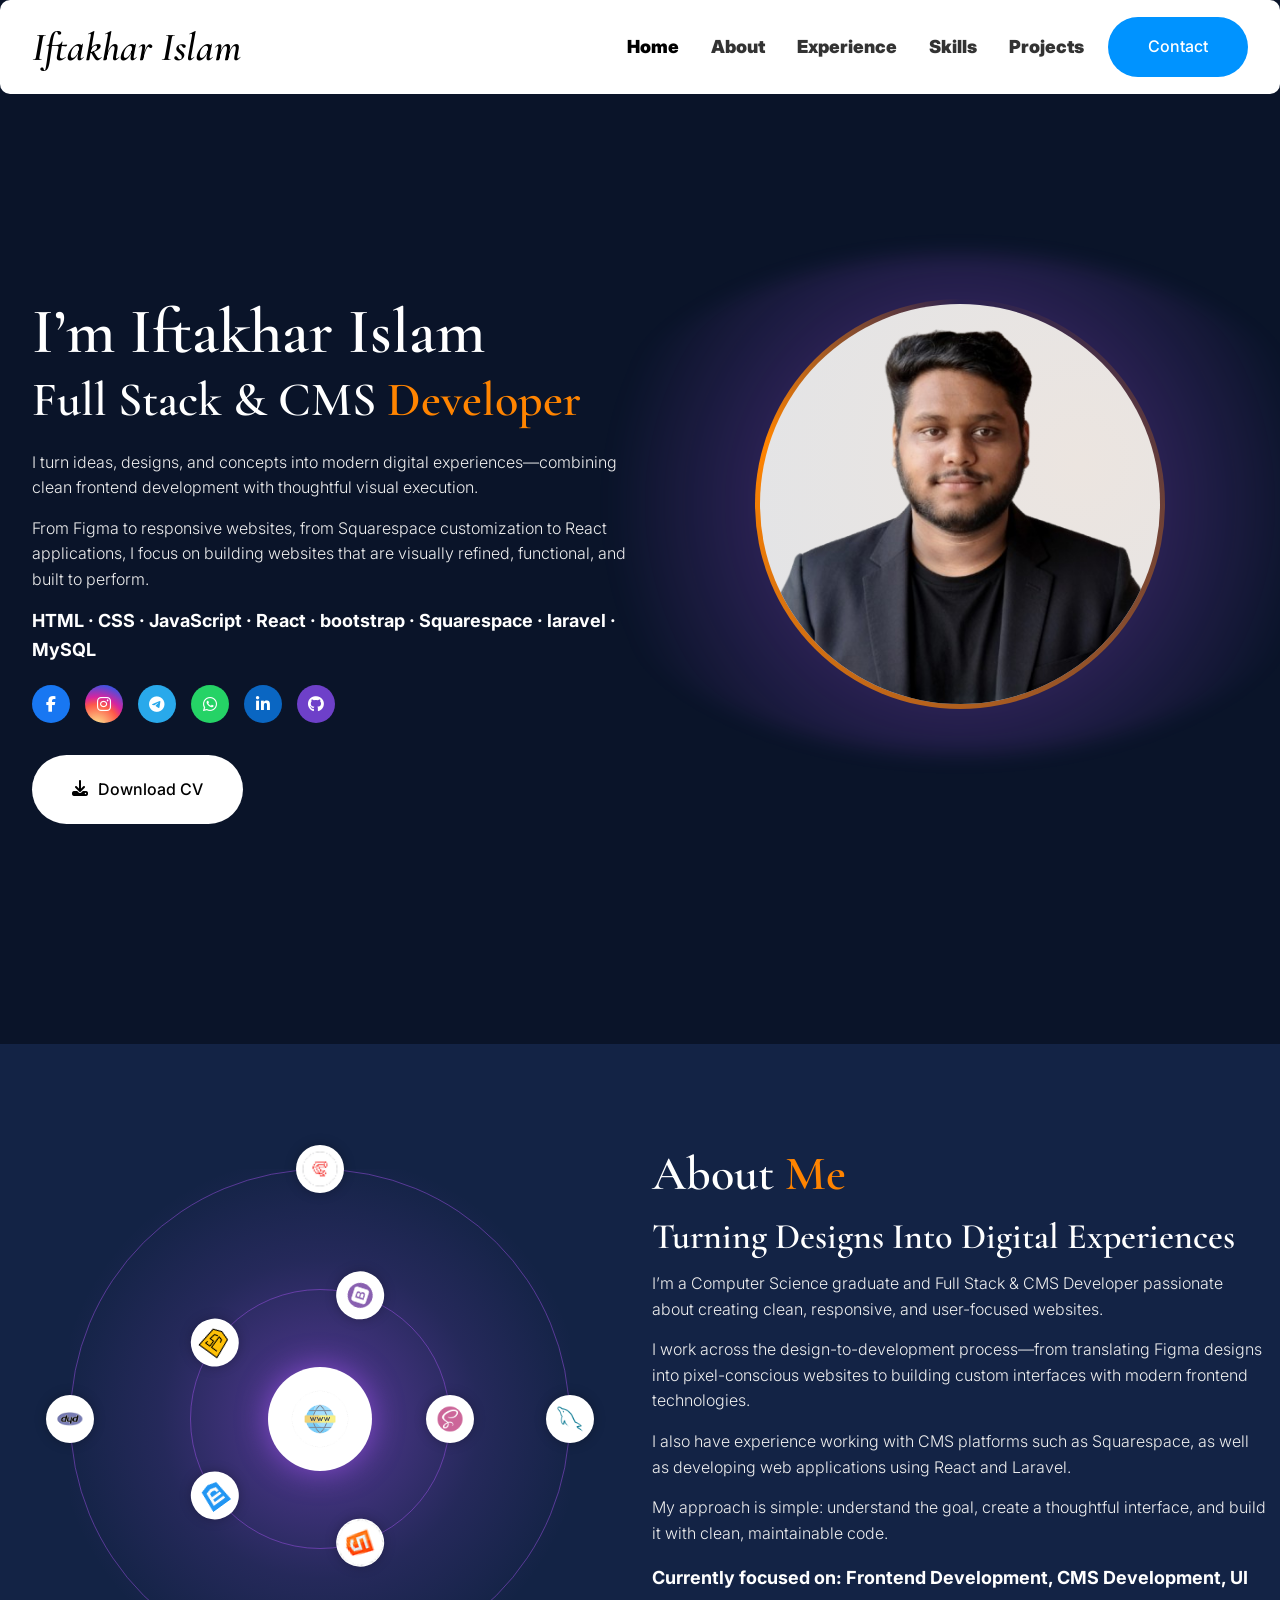
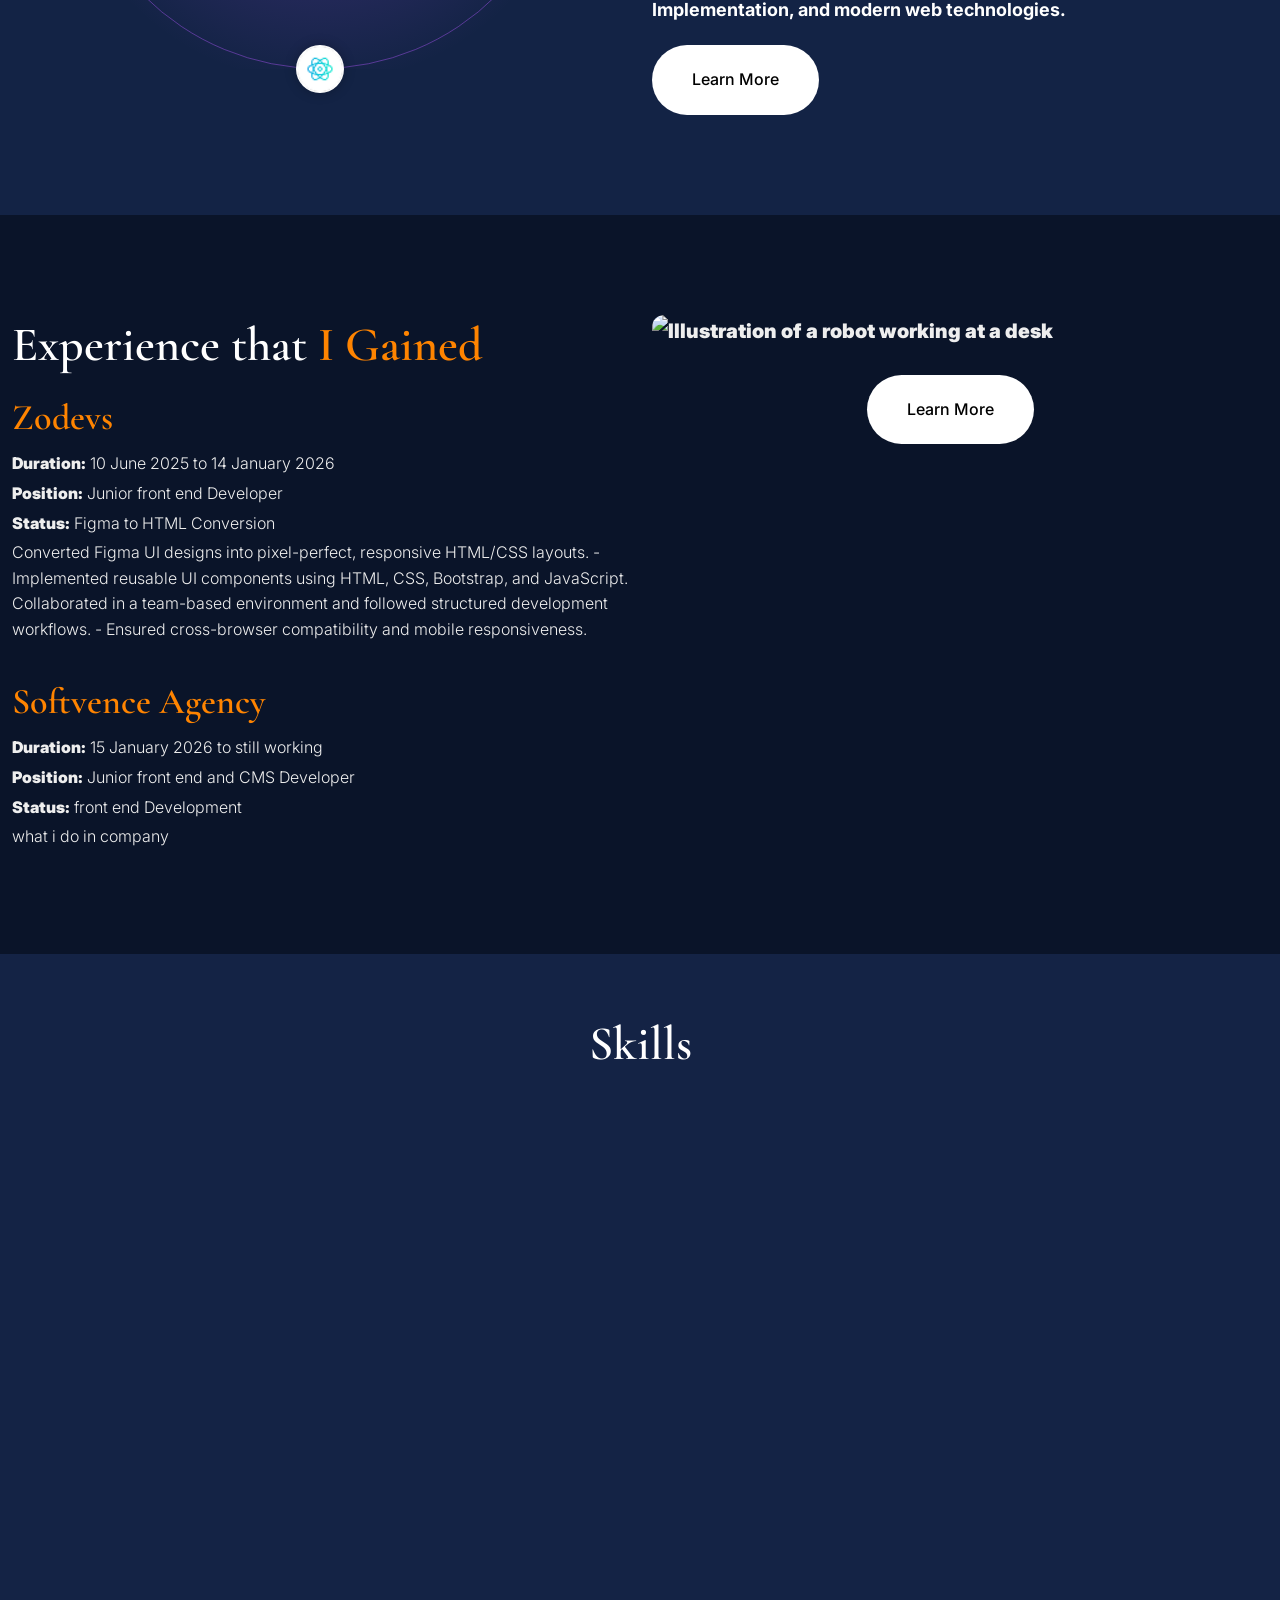
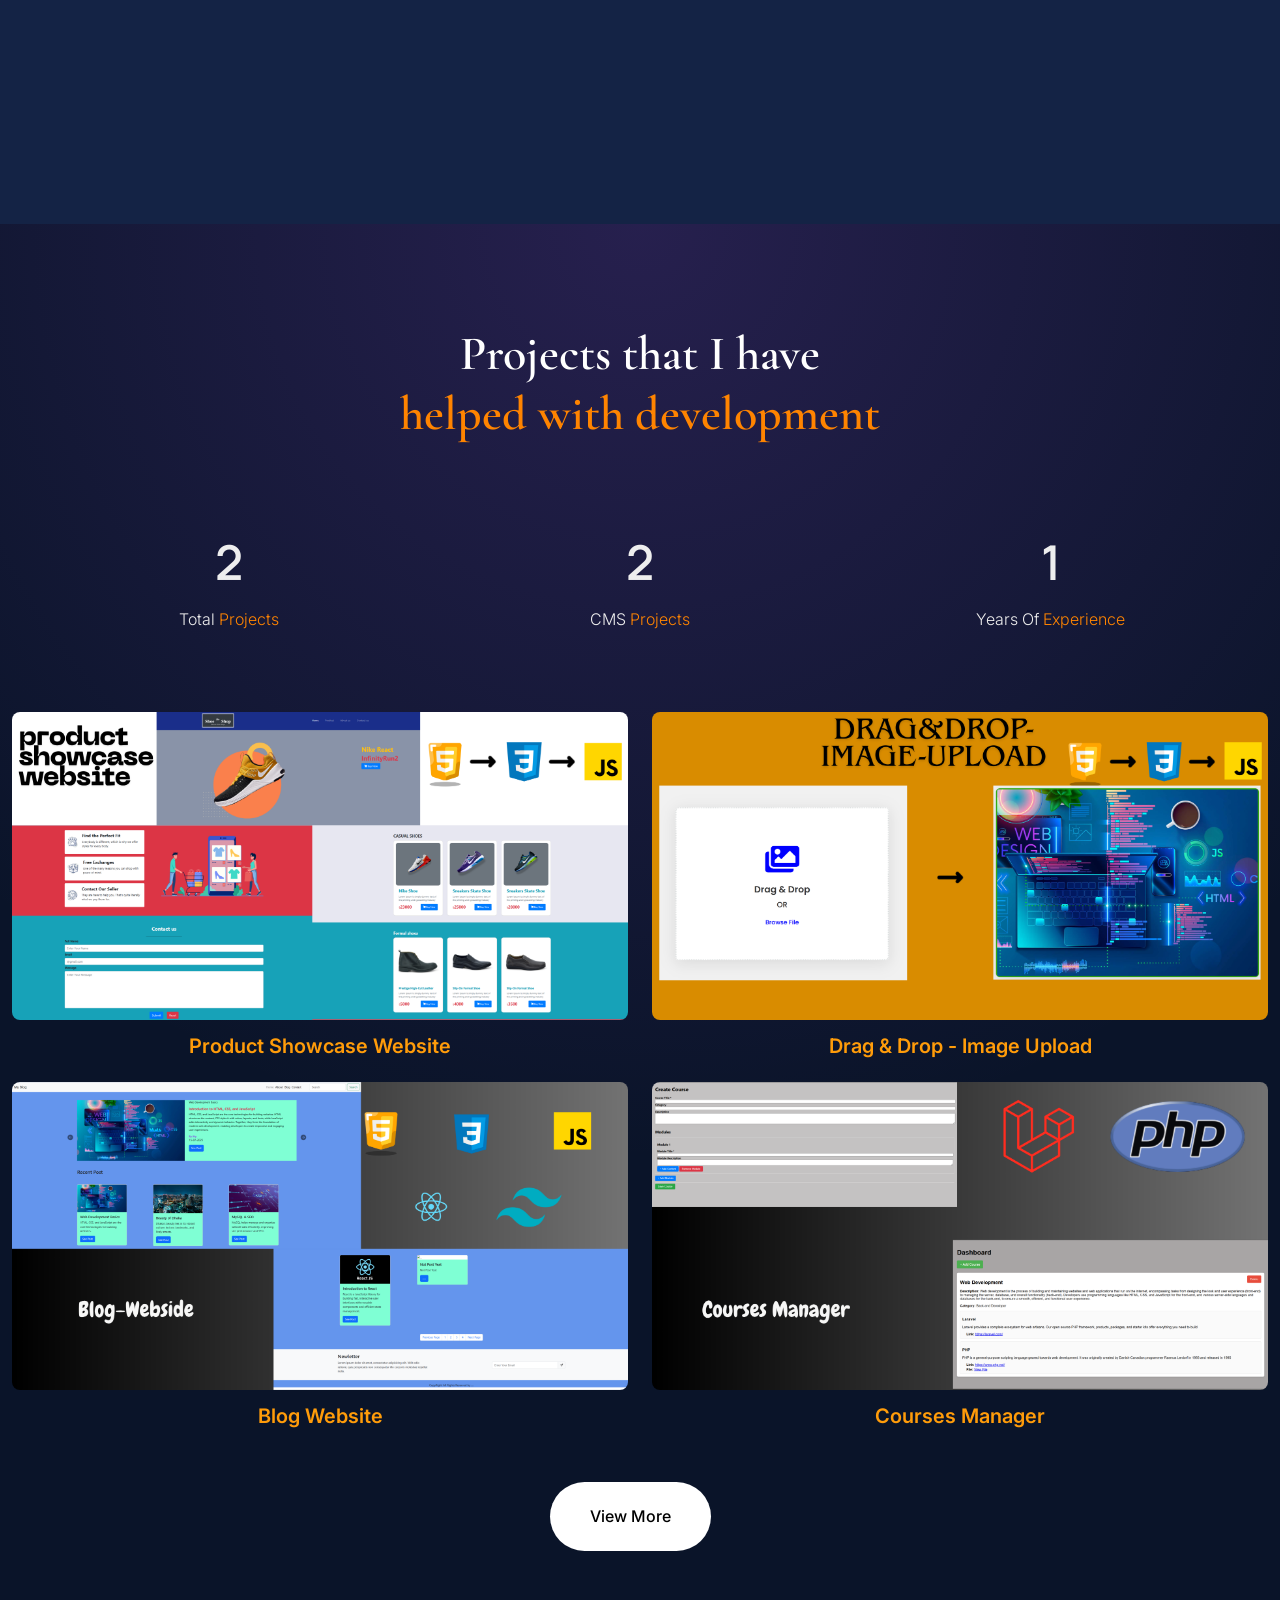
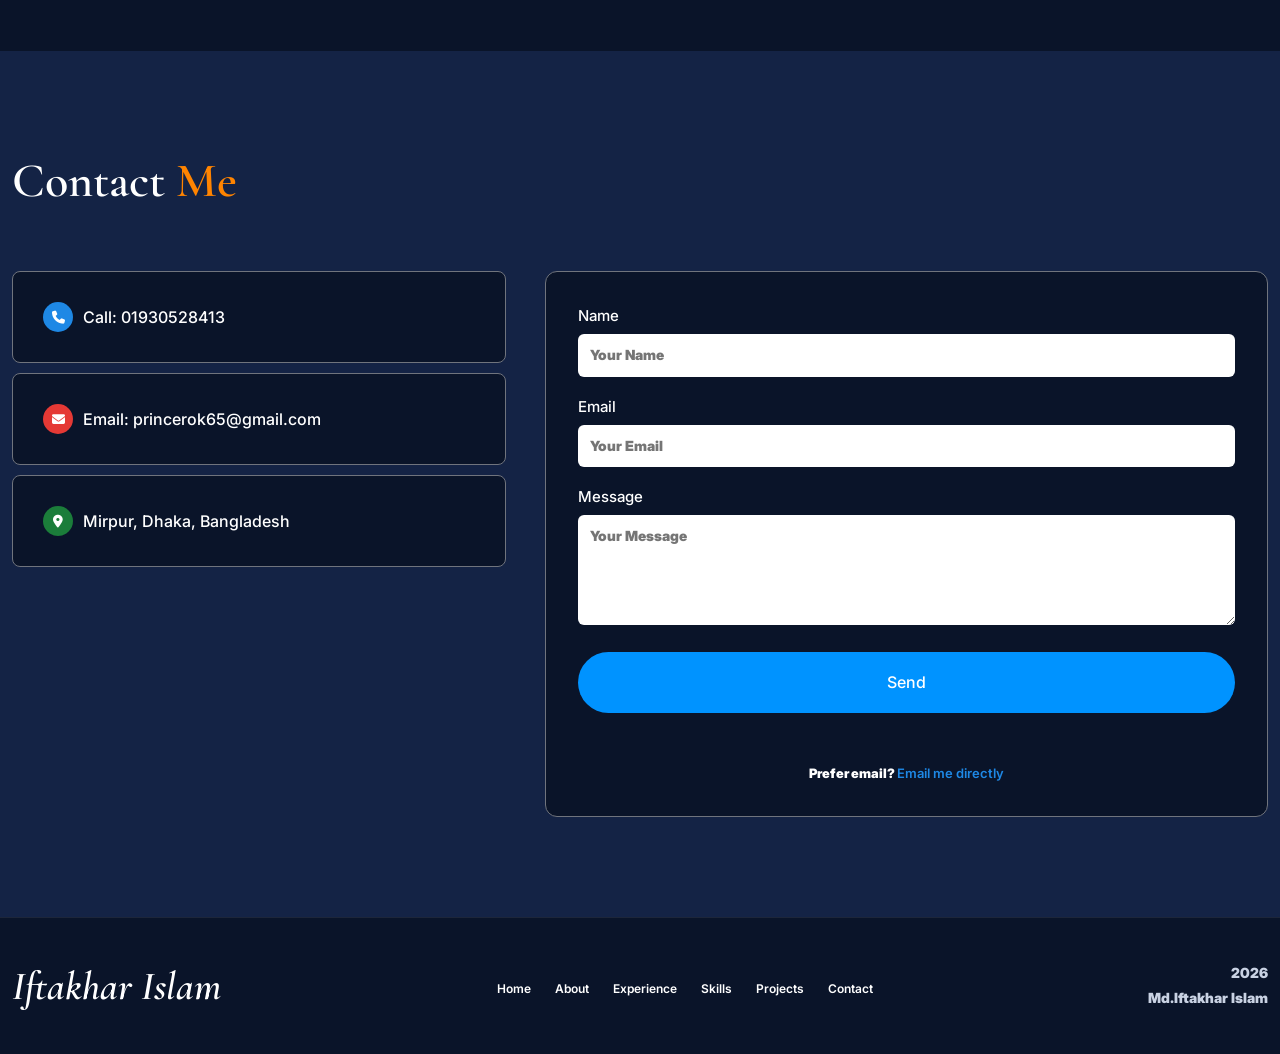
==== index.html @ ff31c4aa "about page and experience is done" ====
<!doctype html>
<html lang="en">

<head>
  <meta charset="UTF-8" />
  <meta name="viewport" content="width=device-width, initial-scale=1.0" />
  <meta name="description"
    content="Talwah is a professional HTML template for madrasa-cadet institutions offering Islamic and modern education under one system." />
  <title>Iftakhar Islam | Developer</title>

  <!-- Bootstrap CSS -->
  <link href="https://cdn.jsdelivr.net/npm/bootstrap@5.3.3/dist/css/bootstrap.min.css" rel="stylesheet" />

  <!-- Icons -->
  <link rel="stylesheet" href="https://cdnjs.cloudflare.com/ajax/libs/font-awesome/6.5.2/css/all.min.css" />
  <link rel="icon" type="image/png" href="assets/img/icons/ChatGPT_Image.png" />
  <link rel="stylesheet" href="assets/css/style.css" />
  <link rel="stylesheet" href="assets/css/swiper.min.css" />
  <link rel="stylesheet" href="assets/css/bootstrap.min.css" />
  <link rel="stylesheet" href="assets/css/remixicon.css" />
  <link rel="stylesheet" href="assets/scss/main.css" />
  <link rel="stylesheet" href="assets/css/simple-lightbox.min.css" />
</head>

<body>
  <!-- Navbar Start Here -->
  <nav class="navbar navbar-expand-md custom-navbar sticky-top">
    <div class="container full-container">
      <!-- Logo -->
      <a class="navbar-brand logo" href="#">
        <p class="logo">Iftakhar Islam</p>
      </a>

      <!-- Toggle Button (Mobile) -->
      <button class="navbar-toggler" type="button" data-bs-toggle="collapse" data-bs-target="#navMenu"
        aria-controls="navMenu" aria-expanded="false" aria-label="Toggle navigation">
        <span class="navbar-toggler-icon"></span>
      </button>

      <!-- Menu -->
      <div class="collapse navbar-collapse justify-content-end" id="navMenu">
        <ul class="navbar-nav align-items-center gap-3">
          <li class="nav-item">
            <a class="nav-link active" href="#">Home</a>
          </li>
          <li class="nav-item">
            <a class="nav-link" href="about.html">About</a>
          </li>
          <li class="nav-item">
            <a class="nav-link" href="experience.html">Experience</a>
          </li>
          <li class="nav-item">
            <a class="nav-link" href="#skills">Skills</a>
          </li>
          <li class="nav-item">
            <a class="nav-link" href="#projects">Projects</a>
          </li>

          <!-- Contact Button -->
          <li class="nav-item">
            <a class="primary-btn" href="#contact">Contact</a>
          </li>
        </ul>
      </div>
    </div>
  </nav>
  <!-- Navbar End Here -->

  <!-- Home-hero Start Here -->
  <section class="hero ptb-200" id="home">
    <div class="container full-container">
      <div class="hero-wrapper align-items-center">
        <div class="row justify-content-center">
          <!-- Text column -->
          <div class="col-xl-6 col-lg-6 col-md-6 col-sm-12">
            <div class="hero-text">
              <h1 class="hero-greeting">I’m Iftakhar Islam</h1>
              <h2>Full Stack & CMS <span>Developer</span></h2>
              <div class="hero-desc">
                <p>
                  I turn ideas, designs, and concepts into modern digital
                  experiences—combining clean frontend development with
                  thoughtful visual execution.
                </p>
                <p>
                  From Figma to responsive websites, from Squarespace
                  customization to React applications, I focus on building
                  websites that are visually refined, functional, and built to
                  perform.
                </p>
                <p>
                  <span>HTML · CSS · JavaScript · React · bootstrap · Squarespace
                    · laravel · MySQL</span>
                </p>
              </div>
              <!-- Social icons -->
              <ul class="social-icons">
                <li>
                  <a href="https://www.facebook.com/share/1AmaYzUc91/" aria-label="Facebook" class="social-fb"
                    target="_blank" rel="noopener"><i class="fa-brands fa-facebook-f"></i></a>
                </li>
                <li>
                  <a href="https://www.instagram.com/ifthakhar_islam?igsh=MWFnd3p4amc1b2N2dA==" aria-label="Instagram"
                    class="social-ig" target="_blank" rel="noopener"><i class="fa-brands fa-instagram"></i></a>
                </li>
                <li>
                  <a href="https://t.me/Iftakhar_Islam" aria-label="Telegram" class="social-tg" target="_blank"
                    rel="noopener"><i class="fa-brands fa-telegram"></i></a>
                </li>
                <li>
                  <a href="https://wa.me/qr/T7R4IDDQA5SNK1" aria-label="WhatsApp" class="social-wa" target="_blank"
                    rel="noopener"><i class="fa-brands fa-whatsapp"></i></a>
                </li>
                <li>
                  <a href="https://www.linkedin.com/in/ifthakhar-islam-a30755213?utm_source=share&utm_campaign=share_via&utm_content=profile&utm_medium=android_app"
                    aria-label="LinkedIn" class="social-li" target="_blank" rel="noopener"><i
                      class="fa-brands fa-linkedin-in"></i></a>
                </li>
                <li>
                  <a href="https://github.com/MrIftakhar" aria-label="GitHub" class="social-gh" target="_blank"
                    rel="noopener"><i class="fa-brands fa-github"></i></a>
                </li>
              </ul>

              <a href="https://drive.google.com/uc?export=download&id=1CptFY_hqhjjaWMTvJQwBOxTksTvJQOSW"
                class="white-btn" id="downloadCv" target="_blank"
                rel="noopener"><!-- just past the link of your drive here in side href-->
                <i class="fa-solid fa-download"></i> Download CV
              </a>
            </div>
          </div>
          <!-- Image column -->
          <div class="col-xl-6 col-lg-6 col-md-6 col-sm-12">
            <div class="hero-image-col">
              <div class="hero-glow"></div>
              <div class="hero-photo-wrapper">
                <img src="assets/img/image-me/aiease_1782556058777-removebg-preview.png" class="hero-photo"
                  alt="Hero Portrait" />
              </div>
            </div>
          </div>
        </div>
      </div>
    </div>
  </section>
  <!-- Home-hero End Here -->

  <!-- About Start Here -->
  <section class="about ptb-100" id="about">
    <div class="container full-container">
      <div class="about-wrapper">
        <div class="row">
          <div class="col-xl-6 col-lg-6 col-md-6 col-sm-12">
            <div class="about-orbit-col">
              <div class="orbit-wrap">
                <div class="orbit-center">
                  <img src="assets/img/icons/world-wide-web.png" alt="Web development" />
                </div>

                <div class="orbit-ring orbit-ring-inner">
                  <div class="orbit-icon" style="--angle: 72deg">
                    <a href="#" target="_blank" rel="noopener">
                      <img src="assets/img/icons/html.png" alt="HTML5" />
                    </a>
                  </div>
                  <div class="orbit-icon" style="--angle: 144deg">
                    <a href="#" target="_blank" rel="noopener">
                      <img src="assets/img/icons/css.png" alt="CSS3" />
                    </a>
                  </div>
                  <div class="orbit-icon" style="--angle: 216deg">
                    <a href="#" target="_blank" rel="noopener">
                      <img src="assets/img/icons/javascript.png" alt="javascript" />
                    </a>
                  </div>
                  <div class="orbit-icon" style="--angle: 288deg">
                    <a href="#" target="_blank" rel="noopener">
                      <img src="assets/img/icons/bootstrap.png" alt="Bootstrap" />
                    </a>
                  </div>
                  <div class="orbit-icon" style="--angle: 360deg">
                    <a href="#" target="_blank" rel="noopener">
                      <img src="assets/img/icons/sass.png" alt="Sass" />
                    </a>
                  </div>
                </div>

                <div class="orbit-ring orbit-ring-outer">
                  <div class="orbit-icon" style="--angle: 90deg">
                    <a href="#" target="_blank" rel="noopener">
                      <img src="assets/img/icons/react.png" alt="React" />
                    </a>
                  </div>
                  <div class="orbit-icon" style="--angle: 180deg">
                    <a href="#" target="_blank" rel="noopener">
                      <img src="assets/img/icons/php.png" alt="PHP" />
                    </a>
                  </div>
                  <div class="orbit-icon" style="--angle: 270deg">
                    <a href="#" target="_blank" rel="noopener">
                      <img src="assets/img/icons/laravel.png" alt="Laravel" />
                    </a>
                  </div>
                  <div class="orbit-icon" style="--angle: 360deg">
                    <a href="#" target="_blank" rel="noopener">
                      <img src="assets/img/icons/mysql.png" alt="mysql" />
                    </a>
                  </div>
                </div>
              </div>
            </div>
          </div>

          <div class="col-xl-6 col-lg-6 col-md-6 col-sm-12">
            <div class="about-text-col">
              <div class="about-description">
                <h2>About <span>Me</span></h2>
                <h3>Turning Designs Into Digital Experiences</h3>
                <div class="about-desc">
                  <p>
                    I’m a Computer Science graduate and Full Stack & CMS
                    Developer passionate about creating clean, responsive, and
                    user-focused websites.
                  </p>
                  <p>
                    I work across the design-to-development process—from
                    translating Figma designs into pixel-conscious websites to
                    building custom interfaces with modern frontend
                    technologies.
                  </p>
                  <p>
                    I also have experience working with CMS platforms such as
                    Squarespace, as well as developing web applications using
                    React and Laravel.
                  </p>
                  <p>
                    My approach is simple: understand the goal, create a
                    thoughtful interface, and build it with clean,
                    maintainable code.
                  </p>
                  <span>Currently focused on: Frontend Development, CMS
                    Development, UI Implementation, and modern web
                    technologies.</span>
                </div>
                <a href="about.html" class="white-btn">Learn More</a>
              </div>
            </div>
          </div>
        </div>
      </div>
    </div>
  </section>
  <!-- About End Here -->

  <!-- experience Start Here -->
  <section class="experience ptb-100" id="experience">
    <div class="container full-container">
      <div class="experience-wrapper">
        <div class="row">
          <!-- Text column -->
          <div class="col-xl-6 col-lg-6 col-md-6 col-sm-12">
            <div class="experience-text">
              <h2>Experience that <span>I Gained</span></h2>

              <div class="experience-entry">
                <h3>Zodevs</h3>
                <p><span>Duration:</span> 10 June 2025 to 14 January 2026</p>
                <p><span>Position:</span> Junior front end Developer</p>
                <p><span>Status:</span> Figma to HTML Conversion</p>
                <p>
                  Converted Figma UI designs into pixel-perfect, responsive
                  HTML/CSS layouts. - Implemented reusable UI components using
                  HTML, CSS, Bootstrap, and JavaScript. Collaborated in a
                  team-based environment and followed structured development
                  workflows. - Ensured cross-browser compatibility and mobile
                  responsiveness.
                </p>
              </div>
              <div class="experience-entry">
                <h3>Softvence Agency</h3>
                <p><span>Duration:</span> 15 January 2026 to still working</p>
                <p><span>Position:</span> Junior front end and CMS Developer</p>
                <p><span>Status:</span> front end Development</p>
                <p>what i do in company</p>
              </div>
            </div>
          </div>
          <!-- Image column -->
          <div class="col-xl-6 col-lg-6 col-md-6 col-sm-12">
            <div class="experience-image">
              <img src="assets/img/home-1/office.jpg" alt="Illustration of a robot working at a desk"
                class="experience-photo" />
              <a href="#" class="white-btn">Learn More</a>
            </div>
          </div>
        </div>
      </div>
    </div>
  </section>
  <!-- experience End Here -->

  <!-- skills Start Here -->
  <section class="skills ptb-100" id="skills">
    <div class="container full-container">
      <div class="skills-wrapper">
        <div class="head">
          <h2>Skills</h2>
        </div>
        <div class="banner">
          <div class="slider" style="--quantity: 10">
            <div class="item" style="--position: 1">
              <img src="assets/img/skills/html-img.png" alt="HTML" />
            </div>
            <div class="item" style="--position: 2">
              <img src="assets/img/skills/css.png" alt="CSS" />
            </div>
            <div class="item" style="--position: 3">
              <img src="assets/img/skills/javascript.png" alt="JavaScript" />
            </div>
            <div class="item" style="--position: 4">
              <img src="assets/img/skills/bootstrap.png" alt="Bootstrap" />
            </div>
            <div class="item" style="--position: 5">
              <img src="assets/img/skills/sass.png" alt="Sass" />
            </div>
            <div class="item" style="--position: 6">
              <img src="assets/img/skills/react.png" alt="React" />
            </div>
            <div class="item" style="--position: 7">
              <img src="assets/img/skills/mysql.png" alt="MySQL" />
            </div>
            <div class="item" style="--position: 8">
              <img src="assets/img/skills/php.png" alt="PHP" />
            </div>
            <div class="item" style="--position: 9">
              <img src="assets/img/skills/Laravel.png" alt="Laravel" />
            </div>
            <div class="item" style="--position: 10">
              <img src="assets/img/skills/squarespace.png" alt="squarespace" />
            </div>
          </div>
        </div>
      </div>
    </div>
  </section>
  <!-- skills End Here -->

  <!-- projects Start Here -->
  <section class="projects ptb-100" id="projects">
    <div class="container full-container">
      <div class="project-wrapper">
        <h2>Projects that I have <span>helped with development</span></h2>
        <!-- Counter row (as provided) -->
        <div class="counter-wrapper">
          <div class="counter-box">
            <div class="count-num" data-target="20">0</div>
            <div class="count-text">
              <p>Total <span>Projects</span></p>
            </div>
          </div>
          <div class="counter-box">
            <div class="count-num" data-target="15">0</div>
            <div class="count-text">
              <p>CMS <span>Projects</span></p>
            </div>
          </div>
          <div class="counter-box">
            <div class="count-num" data-target="2">0</div>
            <div class="count-text">
              <p>Years Of <span>Experience</span></p>
            </div>
          </div>
        </div>
        <div class="project-images">
          <div class="row">
            <div class="col-xl-6 col-lg-6 col-md-6 col-sm-12">
              <div class="project-card-wapper">
                <div class="project-card">
                  <img src="assets/img/home-1/projects/project1.png" alt="Project 1 screenshot" />
                  <div class="project-overlay">
                    <a href="#" class="learn-more-btn" target="_blank" rel="noopener">Live Preview</a>
                  </div>
                </div>
              </div>
              <p class="project-caption">Product Showcase Website</p>
            </div>

            <div class="col-xl-6 col-lg-6 col-md-6 col-sm-12">
              <div class="project-card-wapper">
                <div class="project-card">
                  <img src="assets/img/home-1/projects/project2.png" alt="Project 2 screenshot" />
                  <div class="project-overlay">
                    <a href="#" class="learn-more-btn" target="_blank" rel="noopener">Live Preview</a>
                  </div>
                </div>
              </div>
              <p class="project-caption">Drag & Drop - Image Upload</p>
            </div>

            <div class="col-xl-6 col-lg-6 col-md-6 col-sm-12">
              <div class="project-card-wapper">
                <div class="project-card">
                  <img src="assets/img/home-1/projects/project4.png" alt="Project 3 screenshot" />
                  <div class="project-overlay">
                    <a href="#" class="learn-more-btn" target="_blank" rel="noopener">Live Preview</a>
                  </div>
                </div>
              </div>
              <p class="project-caption">Blog Website</p>
            </div>

            <div class="col-xl-6 col-lg-6 col-md-6 col-sm-12">
              <div class="project-card-wapper">
                <div class="project-card">
                  <img src="assets/img/home-1/projects/project5.png" alt="Project 4 screenshot" />
                  <div class="project-overlay">
                    <a href="#" class="learn-more-btn" target="_blank" rel="noopener">Know More</a>
                  </div>
                </div>
              </div>
              <p class="project-caption">Courses Manager</p>
            </div>
          </div>
        </div>
        <div class="text-center projects-learn-more">
          <a href="#" class="white-btn">View More</a>
        </div>
      </div>
    </div>
  </section>
  <!-- projects End Here -->

  <!-- contact Start Here -->
  <section class="contact ptb-100" id="contact">
    <div class="container full-container">
      <div class="contact-wrapper">
        <h2>Contact <span>Me</span></h2>
        <div class="row">
          <div class="col-xl-5 col-lg-5 col-md-5 col-sm-12">
            <div class="contact-info">
              <ul class="footer-contact-list">
                <li>
                  <span class="footer-icon footer-icon-call"><i class="fa-solid fa-phone"></i></span>
                  <a href="tel:+8801930528413">Call: 01930528413</a>
                </li>
                <li>
                  <span class="footer-icon footer-icon-mail"><i class="fa-solid fa-envelope"></i></span>
                  <a href="mailto:princerok65@gmail.com">Email: princerok65@gmail.com</a>
                </li>
                <li>
                  <span class="footer-icon footer-icon-location">
                    <i class="fa-solid fa-location-dot"></i>
                  </span>
                  <a href="#">Mirpur, Dhaka, Bangladesh</a>
                </li>
              </ul>
            </div>
          </div>

          <div class="col-xl-7 col-lg-7 col-md-7 col-sm-12">
            <div class="contact-form-col">
              <div class="contact-card">
                <form id="contactForm" action="https://formspree.io/f/your-form-id" method="POST" novalidate>
                  <label for="contactName">Name</label>
                  <input type="text" id="contactName" name="name" placeholder="Your Name" required />

                  <label for="contactEmail">Email</label>
                  <input type="email" id="contactEmail" name="email" placeholder="Your Email" required />

                  <label for="contactMessage">Message</label>
                  <textarea id="contactMessage" name="message" rows="4" placeholder="Your Message" required></textarea>

                  <input type="text" name="_gotcha" style="display: none" tabindex="-1" autocomplete="off" />

                  <button type="submit" class="btn contact-submit-btn">
                    <span class="btn-label">Send</span>
                    <span class="btn-spinner" aria-hidden="true"></span>
                  </button>

                  <p class="contact-form-status" id="contactFormStatus" role="status" aria-live="polite"></p>

                  <p class="contact-alt-text">
                    Prefer email?
                    <a href="mailto:your@email.com?subject=Portfolio%20Contact">
                      Email me directly</a>
                  </p>
                </form>
              </div>
            </div>
          </div>
        </div>
      </div>
    </div>
  </section>
  <!-- contact End Here -->

  <!-- FOOTER START here -->
  <footer class="site-footer ptb-100">
    <div class="container full-container">
      <div class="footer-wrapper">
        <!-- Logo + contact -->
        <div class="footer-brand-col">
          <a class="navbar-brand logo" href="#">
            <p class="logo">Iftakhar Islam</p>
          </a>
        </div>

        <!-- Nav links -->
        <nav class="footer-nav-col" aria-label="Footer navigation">
          <ul class="footer-nav-list">
            <li><a href="#">Home</a></li>
            <li><a href="about.html">About</a></li>
            <li><a href="experience.html">Experience</a></li>
            <li><a href="#skills">Skills</a></li>
            <li><a href="#projects">Projects</a></li>
            <li><a href="#contact">Contact</a></li>
          </ul>
        </nav>
        <!-- Copyright -->
        <div class="footer-copyright-col">
          <p class="footer-year" id="footerYear">2026</p>
          <p class="footer-name">Md.Iftakhar Islam</p>
        </div>
      </div>
    </div>
  </footer>

  <!-- FOOTER END here -->
  <!-- Script link -->

  <!-- JS here -->
  <script src="assets/js/simple-lightbox.min.js"></script>
  <script src="assets/js/vendor/jquery3.7.1.js"></script>
  <script src="assets/js/bootstrap.min.js"></script>
  <script src="assets/js/swiper.min.js"></script>
  <script src="assets/js/main.js"></script>
  <script src="assets/js/script.js"></script>
</body>

</html>
---- assets/scss/main.css ----
@charset "UTF-8";
/*----------------------------------------*/
/*  01. THEME DEFAULT CSS START
/*----------------------------------------*/
@import url("https://fonts.googleapis.com/css2?family=Inter:ital,opsz,wght@0,14..32,100..900;1,14..32,100..900&display=swap");
@import url("https://fonts.googleapis.com/css2?family=Manrope:wght@200..800&display=swap");
@import url("https://fonts.googleapis.com/css2?family=Kaushan+Script&family=Story+Script&display=swap");
@import url("https://fonts.googleapis.com/css2?family=Cormorant+Garamond:ital,wght@0,300..700;1,300..700&display=swap");
:root {
  /**
  @font family declaration
  */
  --zo-ff-body: 'Manrope', sans-serif;
  --zo-ff-heading: 'Kaushan Script', cursive;
  --zo-ff-p: 'Inter', sans-serif;
  --zo-ff-heading-2: 'Figtree', sans-serif;
  --zo-ff-menu: 'Inter', sans-serif;
  --zo-ff-button: 'Inter', sans-serif;
  --zo-ff-logo: 'Cormorant Garamond', serif;
  /**
  @color declaration
  */
  --zo-common-white: #ffffff;
  --zo-common-black: #000000;
  --zo-common-light-white: #70747D;
  --zo-common-body: #6D6D6D;
  --zo-heading-primary: #0093FF;
  --zo-heading-secondary: #001A48;
  --zo-grey-1: #CFD1D4;
  --zo-grey-2: #70747D;
  --zo-text-body: #eeeeee;
  --zo-text-body2: #4F4F4F;
  --zo-body-text: #888888;
  --zo-body-text2: #3D3D3D;
  --zo-body-text3: #0093FF;
  --zo-theme-primary: #FF8400;
  --zo-button-primary: #FF9C0A;
  --zo-border-1: #D1D1D1;
  --zo-border-2: #A7E4FF;
  --zo-border-3: #6BD6FF;
  --zo-bg-1: #D1D1D1;
  --zo-bg-2: #E9F8FF;
  --zo-bg-3: #CEEEFF;
  --zo-bg-4: #E9F8FF;
  --zo-bg-5: #D9D9D9;
  --zo-subtitle-primary: #004EFF;
  /**
  @font weight declaration
  */
  --zo-fw-normal: normal;
  --zo-fw-regular: 400;
  --zo-fw-medium: 500;
  --zo-fw-sbold: 600;
  --zo-fw-bold: 700;
  --zo-fw-heading: 600;
  --zo-fw-ebold: 800;
  --zo-fw-black: 900;
  /**
  @font size declaration
  */
  --zo-fz-body: 20px;
  --zo-fz-p: 24px;
  --zo-fz-p2: 20px;
  --zo-fz-p3: 20px;
  --zo-fz-p4: 16px;
  --zo-fz-p5: 18px;
  --zo-fz-p6: 12px;
  --zo-fz-p7: 8px;
  --zo-fz-h1: 64px;
  --zo-fz-h2: 48px;
  --zo-fz-h3: 36px;
  --zo-fz-h4: 32px;
  --zo-fz-button: 16px;
  --zo-fz-mob-body: 16px;
  --zo-fz-mob-h1: 36px;
  --zo-fz-mob-h2: 30px;
  --zo-fz-mob-h3: 26px;
  --zo-fz-mob-h4: 22px;
  --zo-fz-mob-p2: 16px;
  --zo-fz-mob-p4: 14px;
  --zo-fz-mob-button: 16px;
  --zo-fz-tab-body: 18px;
  --zo-fz-tab-h1: 48px;
  --zo-fz-tab-h2: 48px;
  --zo-fz-tab-h3: 32px;
  --zo-fz-tab-h4: 28px;
  --zo-fz-tab-button: 16px;
  /**
  @line height declaration
  */
  --zo-lh-body: 1.6;
  --zo-lh-p: 1.6;
  --zo-lh-p2: 1.6;
  --zo-lh-p3: 1.34;
  --zo-lh-p4: 1.5;
  --zo-lh-p5: 1.2;
  --zo-lh-p6: 1;
  --zo-lh-h1: 1.18;
  --zo-lh-h2: 1.25;
  --zo-lh-h3: 1.3;
  --zo-lh-h4: 1.2;
  --zo-lh-h1-tab: 1.18;
  --zo-lh-h2-tab: 1.25;
  --zo-lh-h3-tab: 1.3;
  --zo-lh-h4-tab: 1.2;
  --zo-lh-h1-mob: 1.18;
  --zo-lh-h2-mob: 1.25;
  --zo-lh-h3-mob: 1.3;
  --zo-lh-h4-mob: 1.2;
}

.pb-124 {
  padding-bottom: 124px;
}
@media only screen and (min-width: 768px) and (max-width: 991.98px), only screen and (min-width: 992px) and (max-width: 1199.98px) {
  .pb-124 {
    padding-bottom: 80px;
  }
}
@media (max-width: 575.98px), only screen and (min-width: 576px) and (max-width: 767.98px) {
  .pb-124 {
    padding-bottom: 50px;
  }
}

.pt-120 {
  padding-top: 120px;
}
@media only screen and (min-width: 768px) and (max-width: 991.98px), only screen and (min-width: 992px) and (max-width: 1199.98px) {
  .pt-120 {
    padding-top: 80px;
  }
}
@media (max-width: 575.98px), only screen and (min-width: 576px) and (max-width: 767.98px) {
  .pt-120 {
    padding-top: 50px;
  }
}

.pb-120 {
  padding-bottom: 120px;
}
@media only screen and (min-width: 768px) and (max-width: 991.98px), only screen and (min-width: 992px) and (max-width: 1199.98px) {
  .pb-120 {
    padding-bottom: 80px;
  }
}
@media (max-width: 575.98px), only screen and (min-width: 576px) and (max-width: 767.98px) {
  .pb-120 {
    padding-bottom: 50px;
  }
}

.pt-100 {
  padding-top: 100px;
}
@media only screen and (min-width: 768px) and (max-width: 991.98px), only screen and (min-width: 992px) and (max-width: 1199.98px) {
  .pt-100 {
    padding-top: 80px;
  }
}
@media (max-width: 575.98px), only screen and (min-width: 576px) and (max-width: 767.98px) {
  .pt-100 {
    padding-top: 50px;
  }
}

.pb-100 {
  padding-bottom: 100px;
}
@media only screen and (min-width: 768px) and (max-width: 991.98px), only screen and (min-width: 992px) and (max-width: 1199.98px) {
  .pb-100 {
    padding-bottom: 80px;
  }
}
@media (max-width: 575.98px), only screen and (min-width: 576px) and (max-width: 767.98px) {
  .pb-100 {
    padding-bottom: 50px;
  }
}

.ptb-100 {
  padding-top: 100px;
  padding-bottom: 100px;
}
@media only screen and (min-width: 768px) and (max-width: 991.98px), only screen and (min-width: 992px) and (max-width: 1199.98px) {
  .ptb-100 {
    padding-top: 80px;
    padding-bottom: 80px;
  }
}
@media (max-width: 575.98px), only screen and (min-width: 576px) and (max-width: 767.98px) {
  .ptb-100 {
    padding-top: 50px;
    padding-bottom: 50px;
  }
}

.ptb-200 {
  padding-top: 200px;
  padding-bottom: 200px;
}
@media only screen and (min-width: 768px) and (max-width: 991.98px), only screen and (min-width: 992px) and (max-width: 1199.98px) {
  .ptb-200 {
    padding-top: 80px;
    padding-bottom: 80px;
  }
}
@media (max-width: 575.98px), only screen and (min-width: 576px) and (max-width: 767.98px) {
  .ptb-200 {
    padding-top: 50px;
    padding-bottom: 50px;
  }
}

.ptb-80 {
  padding-top: 80px;
  padding-bottom: 80px;
}
@media only screen and (min-width: 768px) and (max-width: 991.98px), only screen and (min-width: 992px) and (max-width: 1199.98px) {
  .ptb-80 {
    padding-top: 40px;
    padding-bottom: 40px;
  }
}
@media (max-width: 575.98px), only screen and (min-width: 576px) and (max-width: 767.98px) {
  .ptb-80 {
    padding-bottom: 20px;
  }
}

.pb-89 {
  padding-bottom: 89px;
}
@media only screen and (min-width: 768px) and (max-width: 991.98px), only screen and (min-width: 992px) and (max-width: 1199.98px) {
  .pb-89 {
    padding-bottom: 50px;
  }
}
@media (max-width: 575.98px), only screen and (min-width: 576px) and (max-width: 767.98px) {
  .pb-89 {
    padding-bottom: 30px;
  }
}

.pt-80 {
  padding-top: 80px;
}
@media only screen and (min-width: 768px) and (max-width: 991.98px), only screen and (min-width: 992px) and (max-width: 1199.98px) {
  .pt-80 {
    padding-top: 50px;
  }
}
@media (max-width: 575.98px), only screen and (min-width: 576px) and (max-width: 767.98px) {
  .pt-80 {
    padding-top: 30px;
  }
}

.pb-80 {
  padding-bottom: 80px;
}
@media only screen and (min-width: 768px) and (max-width: 991.98px), only screen and (min-width: 992px) and (max-width: 1199.98px) {
  .pb-80 {
    padding-bottom: 50px;
  }
}
@media (max-width: 575.98px), only screen and (min-width: 576px) and (max-width: 767.98px) {
  .pb-80 {
    padding-bottom: 30px;
  }
}

.pt-60 {
  padding-top: 60px;
}
@media only screen and (min-width: 576px) and (max-width: 767.98px), (max-width: 575.98px) {
  .pt-60 {
    padding-top: 30px;
  }
}

.pb-60 {
  padding-bottom: 60px;
}
@media only screen and (min-width: 576px) and (max-width: 767.98px), (max-width: 575.98px) {
  .pb-60 {
    padding-bottom: 30px;
  }
}

.zo-pt-4 {
  padding-top: 4px;
}

.zo-pt-8 {
  padding-top: 8px;
}

.pt-12 {
  padding-top: 12px;
}

.pt-16 {
  padding-top: 16px;
}

.pt-24 {
  padding-top: 24px;
}
@media only screen and (min-width: 576px) and (max-width: 767.98px), (max-width: 575.98px) {
  .pt-24 {
    padding-top: 16px;
  }
}

.pt-32 {
  padding-top: 32px;
}
@media only screen and (min-width: 576px) and (max-width: 767.98px), (max-width: 575.98px) {
  .pt-32 {
    padding-top: 24px;
  }
}

.pt-48 {
  padding-top: 48px;
}
@media only screen and (min-width: 576px) and (max-width: 767.98px), (max-width: 575.98px) {
  .pt-48 {
    padding-top: 32px;
  }
}

.zo-pb-4 {
  padding-bottom: 4px;
}

.zo-pb-8 {
  padding-bottom: 8px;
}

.pb-12 {
  padding-bottom: 12px;
}

.pb-16 {
  padding-bottom: 16px;
}

.pb-24 {
  padding-bottom: 24px;
}
@media only screen and (min-width: 576px) and (max-width: 767.98px), (max-width: 575.98px) {
  .pb-24 {
    padding-bottom: 16px;
  }
}

.pb-32 {
  padding-bottom: 32px;
}
@media only screen and (min-width: 576px) and (max-width: 767.98px), (max-width: 575.98px) {
  .pb-32 {
    padding-bottom: 24px;
  }
}

.pb-48 {
  padding-bottom: 48px;
}
@media only screen and (min-width: 576px) and (max-width: 767.98px), (max-width: 575.98px) {
  .pb-48 {
    padding-bottom: 32px;
  }
}

.zo-py-4 {
  padding-top: 4px;
  padding-bottom: 4px;
}

.zo-py-8 {
  padding-top: 8px;
  padding-bottom: 8px;
}

.py-12 {
  padding-top: 12px;
  padding-bottom: 12px;
}

.py-16 {
  padding-top: 16px;
  padding-bottom: 16px;
}

.py-24 {
  padding-top: 24px;
  padding-bottom: 24px;
}
@media only screen and (min-width: 576px) and (max-width: 767.98px), (max-width: 575.98px) {
  .py-24 {
    padding-top: 16px;
    padding-bottom: 16px;
  }
}

.py-32 {
  padding-top: 32px;
  padding-bottom: 32px;
}
@media only screen and (min-width: 576px) and (max-width: 767.98px), (max-width: 575.98px) {
  .py-32 {
    padding-top: 24px;
    padding-bottom: 24px;
  }
}

.py-48 {
  padding-top: 48px;
  padding-bottom: 48px;
}
@media only screen and (min-width: 576px) and (max-width: 767.98px), (max-width: 575.98px) {
  .py-48 {
    padding-top: 32px;
    padding-bottom: 32px;
  }
}

.mb-120 {
  margin-bottom: 120px;
}
@media only screen and (min-width: 768px) and (max-width: 991.98px), only screen and (min-width: 992px) and (max-width: 1199.98px) {
  .mb-120 {
    margin-bottom: 80px;
  }
}
@media (max-width: 575.98px), only screen and (min-width: 576px) and (max-width: 767.98px) {
  .mb-120 {
    margin-bottom: 50px;
  }
}

.mt-120 {
  margin-top: 120px;
}
@media only screen and (min-width: 992px) and (max-width: 1199.98px) {
  .mt-120 {
    margin-top: 80px;
  }
}
@media only screen and (min-width: 768px) and (max-width: 991.98px) {
  .mt-120 {
    margin-top: 60px;
  }
}
@media (max-width: 575.98px), only screen and (min-width: 576px) and (max-width: 767.98px) {
  .mt-120 {
    margin-top: 50px;
  }
}

.mt-80 {
  margin-top: 80px;
}
@media only screen and (min-width: 768px) and (max-width: 991.98px), only screen and (min-width: 992px) and (max-width: 1199.98px) {
  .mt-80 {
    margin-top: 50px;
  }
}
@media (max-width: 575.98px), only screen and (min-width: 576px) and (max-width: 767.98px) {
  .mt-80 {
    margin-top: 30px;
  }
}

.mb-80 {
  margin-bottom: 80px;
}
@media only screen and (min-width: 768px) and (max-width: 991.98px), only screen and (min-width: 992px) and (max-width: 1199.98px) {
  .mb-80 {
    margin-bottom: 50px;
  }
}
@media (max-width: 575.98px), only screen and (min-width: 576px) and (max-width: 767.98px) {
  .mb-80 {
    margin-bottom: 30px;
  }
}

.mt-60 {
  margin-top: 60px;
}
@media only screen and (min-width: 576px) and (max-width: 767.98px), (max-width: 575.98px) {
  .mt-60 {
    margin-top: 30px;
  }
}

.mb-60 {
  margin-bottom: 60px;
}
@media only screen and (min-width: 576px) and (max-width: 767.98px), (max-width: 575.98px) {
  .mb-60 {
    margin-bottom: 30px;
  }
}

.zo-mt-4 {
  margin-top: 4px;
}

.zo-mt-8 {
  margin-top: 8px;
}

.mt-12 {
  margin-top: 12px;
}

.mt-16 {
  margin-top: 16px;
}

.mt-24 {
  margin-top: 24px;
}
@media only screen and (min-width: 576px) and (max-width: 767.98px), (max-width: 575.98px) {
  .mt-24 {
    margin-top: 16px;
  }
}

.mt-32 {
  margin-top: 32px;
}
@media only screen and (min-width: 576px) and (max-width: 767.98px), (max-width: 575.98px) {
  .mt-32 {
    margin-top: 24px;
  }
}

.mt-48 {
  margin-top: 48px;
}
@media only screen and (min-width: 576px) and (max-width: 767.98px), (max-width: 575.98px) {
  .mt-48 {
    margin-top: 32px;
  }
}

.zo-mb-4 {
  margin-bottom: 4px;
}

.zo-mb-8 {
  margin-bottom: 8px;
}

.mb-12 {
  margin-bottom: 12px;
}

.mb-16 {
  margin-bottom: 16px;
}

.mb-24 {
  margin-bottom: 24px;
}
@media only screen and (min-width: 576px) and (max-width: 767.98px), (max-width: 575.98px) {
  .mb-24 {
    margin-bottom: 16px;
  }
}

.mb-32 {
  margin-bottom: 32px;
}
@media only screen and (min-width: 576px) and (max-width: 767.98px), (max-width: 575.98px) {
  .mb-32 {
    margin-bottom: 24px;
  }
}

.mb-48 {
  margin-bottom: 48px;
}
@media only screen and (min-width: 576px) and (max-width: 767.98px), (max-width: 575.98px) {
  .mb-48 {
    margin-bottom: 32px;
  }
}

.zo-my-4 {
  margin-top: 4px;
  margin-bottom: 4px;
}

.zo-my-8 {
  margin-top: 8px;
  margin-bottom: 8px;
}

.my-12 {
  margin-top: 12px;
  margin-bottom: 12px;
}

.my-16 {
  margin-top: 16px;
  margin-bottom: 16px;
}

.my-24 {
  margin-top: 24px;
  margin-bottom: 24px;
}
@media only screen and (min-width: 576px) and (max-width: 767.98px), (max-width: 575.98px) {
  .my-24 {
    margin-top: 16px;
    margin-bottom: 16px;
  }
}

.my-32 {
  margin-top: 32px;
  margin-bottom: 32px;
}
@media only screen and (min-width: 576px) and (max-width: 767.98px), (max-width: 575.98px) {
  .my-32 {
    margin-top: 24px;
    margin-bottom: 24px;
  }
}

.my-48 {
  margin-top: 48px;
  margin-bottom: 48px;
}
@media only screen and (min-width: 576px) and (max-width: 767.98px), (max-width: 575.98px) {
  .my-48 {
    margin-top: 32px;
    margin-bottom: 32px;
  }
}

@media only screen and (min-width: 576px) and (max-width: 767.98px) {
  .ml-sm-24 {
    margin-left: 24px;
  }
}

/*-----------------------------------------------------------------------------------

    Theme Name: Drivico - Driving School HTML Template
    Author: Zodevs
    Support: zodevs25@gmail.com
    Description: Drivico  – HTML5 Template
    Version: 1.0

-----------------------------------------------------------------------------------

/************ TABLE OF CONTENTS ***************

    01. THEME DEFAULT CSS
    02. HEADER CSS



**********************************************/
/*----------------------------------------*/
/*  01. THEME DEFAULT CSS START
/*----------------------------------------*/
@font-face {
  font-family: "Inter";
  src: url("../fonts/Inter/Inter_28pt-Black.ttf") format("truetype"), url("../fonts/Inter/Inter_28pt-Bold.ttf") format("truetype"), url("../fonts/Inter/Inter_28pt-ExtraBold.ttf") format("truetype"), url("../fonts/Inter/Inter_28pt-Medium.ttf") format("truetype"), url("../fonts/Inter/Inter_28pt-Regular.ttf") format("truetype"), url("../fonts/Inter/Inter_28pt-SemiBold.ttf") format("truetype");
  font-weight: normal;
  font-style: normal;
}
@font-face {
  font-family: "Manrope";
  src: url("../fonts/Manrope/Manrope-Bold.ttf") format("truetype"), url("../fonts/Manrope/Manrope-ExtraBold.ttf") format("truetype"), url("../fonts/Manrope/Manrope-Medium.ttf") format("truetype"), url("../fonts/Manrope/Manrope-Regular.ttf") format("truetype"), url("../fonts/Manrope/Manrope-SemiBold.ttf") format("truetype");
  font-weight: normal;
  font-style: normal;
}
@font-face {
  font-family: "Figtree";
  src: url("../fonts/Figtree/Figtree-Regular.ttf") format("truetype");
  font-weight: normal;
  font-style: normal;
}
@font-face {
  font-family: "Kaushan Script";
  src: url("../fonts/Kaushan_Script/KaushanScript-Regular.ttf") format("truetype");
  font-weight: normal;
  font-style: normal;
}
@font-face {
  font-family: "Cormorant Garamond";
  src: url("../fonts/CormorantGaramond/CormorantGaramond-Regular.ttf") format("truetype");
  font-weight: normal;
  font-style: normal;
}
* {
  margin: 0;
  padding: 0;
  box-sizing: border-box;
}

/*---------------------------------
    typography css start 
---------------------------------*/
.full-container {
  max-width: 1460px;
}

.half-container {
  max-width: 1212px;
}

body {
  font-family: var(--zo-ff-p);
  font-size: var(--zo-fz-body);
  font-weight: normal;
  color: var(--zo-text-body);
  line-height: var(--zo-lh-body);
  overflow-x: hidden;
}
@media (max-width: 575.98px) {
  body {
    font-size: var(--zo-fz-p2);
    line-height: var(--zo-lh-p2);
  }
}

a {
  text-decoration: none;
  color: var(--zo-heading-primary);
}

h1,
h2,
h3,
h4,
h5,
h6 {
  font-family: var(--zo-ff-logo);
  color: var(--zo-common-white);
  margin: 0;
  font-weight: var(--zo-fw-heading);
  transition: all 0.3s ease-out 0s;
}

h1 {
  font-size: var(--zo-fz-h1);
  line-height: var(--zo-lh-h1);
}
@media only screen and (min-width: 768px) and (max-width: 991.98px) {
  h1 {
    font-size: var(--zo-fz-tab-h1);
    line-height: var(--zo-lh-h1-tab);
  }
}
@media only screen and (min-width: 576px) and (max-width: 767.98px), (max-width: 575.98px) {
  h1 {
    font-size: var(--zo-fz-mob-h1);
    line-height: var(--zo-lh-h1-mob);
  }
}

h2 {
  font-size: var(--zo-fz-h2);
  line-height: var(--zo-lh-h2);
}
@media only screen and (min-width: 768px) and (max-width: 991.98px) {
  h2 {
    font-size: var(--zo-fz-tab-h2);
    line-height: var(--zo-lh-h2-tab);
  }
}
@media only screen and (min-width: 576px) and (max-width: 767.98px), (max-width: 575.98px) {
  h2 {
    font-size: var(--zo-fz-mob-h2);
    line-height: var(--zo-lh-h2-mob);
  }
}

h3 {
  font-size: var(--zo-fz-h3);
  line-height: var(--zo-lh-h3);
}
@media only screen and (min-width: 768px) and (max-width: 991.98px) {
  h3 {
    font-size: var(--zo-fz-tab-h3);
  }
}
@media only screen and (min-width: 576px) and (max-width: 767.98px), (max-width: 575.98px) {
  h3 {
    font-size: var(--zo-fz-mob-h3);
    line-height: var(--zo-lh-h3-mob);
  }
}

h4 {
  font-size: var(--zo-fz-h4);
  line-height: var(--zo-lh-h4);
}
@media only screen and (min-width: 768px) and (max-width: 991.98px) {
  h4 {
    font-size: var(--zo-fz-tab-h4);
    line-height: var(--zo-lh-h4-tab);
  }
}
@media only screen and (min-width: 576px) and (max-width: 767.98px), (max-width: 575.98px) {
  h4 {
    font-size: var(--zo-fz-mob-h4);
    line-height: var(--zo-lh-h4-mob);
  }
}

h5 {
  font-size: var(--zo-fz-h5);
  line-height: var(--zo-lh-h5);
}
@media only screen and (min-width: 768px) and (max-width: 991.98px) {
  h5 {
    font-size: var(--zo-fz-tab-h5);
    line-height: var(--zo-lh-h5-tab);
  }
}
@media only screen and (min-width: 576px) and (max-width: 767.98px), (max-width: 575.98px) {
  h5 {
    font-size: var(--zo-fz-mob-h5);
    line-height: var(--zo-lh-h5-mob);
  }
}

h6 {
  font-size: var(--zo-fz-h6);
  line-height: var(--zo-lh-h6);
}
@media only screen and (min-width: 768px) and (max-width: 991.98px) {
  h6 {
    font-size: var(--zo-fz-tab-h6);
    line-height: var(--zo-lh-h6-tab);
  }
}
@media only screen and (min-width: 576px) and (max-width: 767.98px), (max-width: 575.98px) {
  h6 {
    font-size: var(--zo-fz-mob-h6);
    line-height: var(--zo-lh-h6-mob);
  }
}

ul {
  margin: 0px;
  padding: 0px;
  list-style: none;
}

p {
  font-family: var(--zo-ff-p);
  font-size: var(--zo-fz-body);
  font-weight: var(--zo-fw-normal);
  color: var(--zo-text-body);
  line-height: var(--zo-lh-p);
  margin: 0;
}
@media (max-width: 575.98px) {
  p {
    font-size: var(--zo-fz-p2);
    line-height: var(--zo-lh-p2);
  }
}

/*----------------------------------------*/
/*  02. BUTTONS CSS START
/*----------------------------------------*/
.primary-btn {
  font-size: var(--zo-fz-button);
  padding: 20px 40px;
  line-height: 1.2;
  font-weight: var(--zo-fw-medium);
  color: var(--zo-common-white);
  background: var(--zo-heading-primary);
  border-radius: 100px;
  cursor: pointer;
  display: inline-flex;
  transition: all ease-in-out 0.3s;
}
.primary-btn:hover {
  color: var(--zo-common-white);
  background: var(--zo-heading-secondary);
  transform: translateY(-2px);
  box-shadow: 0 6px 20px rgba(30, 144, 255, 0.4);
}
@media (max-width: 575.98px), only screen and (min-width: 576px) and (max-width: 767.98px), only screen and (min-width: 768px) and (max-width: 991.98px) {
  .primary-btn {
    padding: 20px 40px;
    font-size: 16px;
  }
}
@media only screen and (min-width: 1200px) and (max-width: 1399px), only screen and (min-width: 992px) and (max-width: 1199.98px) {
  .primary-btn {
    padding: 20px 40px;
  }
}

.white-btn {
  font-size: var(--zo-fz-button);
  padding: 20px 40px;
  line-height: 1.2;
  font-weight: var(--zo-fw-medium);
  color: var(--zo-common-black);
  background: var(--zo-common-white);
  border-radius: 100px;
  cursor: pointer;
  display: inline-flex;
  transition: all ease-in-out 0.3s;
  margin-right: 20px;
}
.white-btn:hover {
  color: var(--zo-common-white);
  background: var(--zo-heading-primary);
  transform: translateY(-2px);
  box-shadow: 0 6px 20px rgba(30, 144, 255, 0.4);
}
@media (max-width: 575.98px), only screen and (min-width: 576px) and (max-width: 767.98px), only screen and (min-width: 768px) and (max-width: 991.98px) {
  .white-btn {
    padding: 20px 40px;
    font-size: 16px;
  }
}
@media only screen and (min-width: 1200px) and (max-width: 1399px), only screen and (min-width: 992px) and (max-width: 1199.98px) {
  .white-btn {
    padding: 25px 40px;
  }
}

.learn-more-btn {
  align-items: center;
  gap: 10px;
  padding: 10px 20px;
  color: var(--zo-common-white);
  background-color: var(--zo-theme-primary);
  font-family: var(--zo-ff-p2);
  font-size: var(--zo-fz-button);
  font-weight: var(--zo-fw-sbold);
  border-radius: 200px;
  transition: all ease-in-out 0.3s;
  cursor: pointer;
}
.learn-more-btn .learn-more-btn-icon svg path {
  fill: var(--zo-theme-primary);
}
.learn-more-btn:hover {
  color: var(--zo-common-white);
  background: var(--zo-heading-primary);
  transform: translateY(-2px);
  box-shadow: 0 6px 20px rgba(30, 144, 255, 0.4);
}
@media (max-width: 575.98px), only screen and (min-width: 576px) and (max-width: 767.98px), only screen and (min-width: 768px) and (max-width: 991.98px) {
  .learn-more-btn {
    padding: 8px 16px;
    font-size: 16px;
  }
}
@media only screen and (min-width: 1200px) and (max-width: 1399px), only screen and (min-width: 992px) and (max-width: 1199.98px) {
  .learn-more-btn {
    padding: 8px 16px;
  }
}

/*----------------------------------------*/
/*  03. MENU CSS START
/*----------------------------------------*/
.main-menu {
  text-align: center;
}
.main-menu nav ul {
  position: relative;
}
.main-menu nav ul li:hover .submenu {
  visibility: visible;
  opacity: 1;
  transform: scaleY(1);
}
.main-menu nav ul li:hover .mega-menu {
  transform: scaleY(1);
  visibility: visible;
  opacity: 1;
  top: 52px;
  width: 100%;
}
.main-menu nav ul li {
  list-style: none;
  display: inline-block;
  margin-right: 30px;
  position: relative;
  transition: all 0.3s ease-out 0s;
}
.main-menu nav ul li:last-child {
  margin-right: 0;
}
@media only screen and (min-width: 1200px) and (max-width: 1399px) {
  .main-menu nav ul li {
    margin-right: 10px;
  }
}
@media only screen and (min-width: 992px) and (max-width: 1199.98px) {
  .main-menu nav ul li .p-lg-inherit {
    position: inherit;
  }
}
.main-menu nav ul li .submenu,
.main-menu nav ul li .sub-submenu {
  position: absolute;
  top: 118px;
  left: 0;
  width: 100%;
  z-index: 99;
  visibility: hidden;
  opacity: 0;
  transform-origin: top center;
  transform: scaleY(0);
  box-shadow: 0px 20px 30px rgba(3, 4, 28, 0.1);
  transition: all 0.3s ease-out;
  background: transparent;
}
.main-menu nav ul li .sub-submenu {
  top: -1px !important;
}
.main-menu nav ul li:hover > .submenu {
  visibility: visible;
  opacity: 1;
  transform: scaleY(1);
}
.main-menu nav ul li .submenu li {
  position: relative;
}
.main-menu nav ul li .submenu li .sub-submenu {
  transform: scaleY(0);
  margin-left: 201px;
}
.main-menu nav ul li .submenu li:hover > .sub-submenu {
  visibility: visible;
  opacity: 1;
  transform: scaleY(1);
}
.main-menu nav ul li .submenu,
.main-menu nav ul li .sub-submenu {
  z-index: 99;
}
.main-menu nav ul li .submenu li,
.main-menu nav ul li .sub-submenu li {
  margin-right: 0;
  min-width: 200px;
  border-bottom: 1px solid var(--zo-border-1);
  background: var(--zo-common-white);
  z-index: 99;
}
.main-menu nav ul li .submenu li:first-child,
.main-menu nav ul li .sub-submenu li:first-child {
  border-top: 1px solid var(--zo-border-1);
}
.main-menu nav ul li .submenu li a,
.main-menu nav ul li .sub-submenu li a {
  display: block;
  padding: 12px 24px;
  color: var(--zo-common-black);
  text-transform: capitalize;
  transition: all 0.3s ease-out;
  font-family: var(--zo-ff-menu);
  font-size: var(--zo-fz-p2);
  line-height: var(--zo-lh-p2);
}
.main-menu nav ul li .submenu li a:hover,
.main-menu nav ul li .sub-submenu li a:hover {
  color: var(--zo-theme-primary);
  padding-left: 35px;
}
.main-menu nav ul li > a {
  display: inline-block;
  color: var(--zo-common-black);
  padding: 46px 0;
  text-align: left;
  transition: all 0.3s ease;
  position: relative;
  font-weight: var(--zo-fw-regular);
  font-family: var(--zo-ff-menu);
  font-size: 16px;
}
@media only screen and (min-width: 1200px) and (max-width: 1399px) {
  .main-menu nav ul li > a i {
    margin-left: -4px;
  }
}
.main-menu nav ul li:hover > a,
.main-menu nav ul li .submenu li:hover > a {
  color: var(--zo-theme-primary);
}
.main-menu nav ul .mega-menu {
  position: absolute;
  z-index: 9999;
  top: 100%;
  opacity: 0;
  visibility: hidden;
  transition: 0.3s;
  transform-origin: top;
  left: 0;
  right: 0;
  margin: 0 auto;
  max-width: 700px !important;
  width: 100%;
  min-height: 320px;
  height: 100%;
  background: var(--zo-common-white);
  transform: scaleY(0);
  border-top: 1px solid var(--zo-border-1);
  box-shadow: 0px 20px 30px rgba(3, 4, 28, 0.1);
}

.main-menu nav ul li > a {
  position: relative;
}

.main-menu nav ul li > a:hover {
  color: var(--zo-theme-primary);
}

.main-menu nav ul li .submenu li:hover {
  color: var(--zo-theme-primary);
}

.main-has-submenu {
  width: 100%;
  padding: 30px 30px 10px 30px;
  background-color: var(--zo-common-white);
  left: 0;
  right: 0;
}
@media only screen and (min-width: 992px) and (max-width: 1199.98px), only screen and (min-width: 768px) and (max-width: 991.98px), only screen and (min-width: 576px) and (max-width: 767.98px), (max-width: 575.98px) {
  .main-has-submenu {
    width: 100%;
    padding-top: 0;
  }
}
@media only screen and (min-width: 768px) and (max-width: 991.98px), only screen and (min-width: 576px) and (max-width: 767.98px), (max-width: 575.98px) {
  .main-has-submenu {
    background: none;
    box-shadow: none;
    padding: 0;
    border: none;
  }
}
.main-has-submenu .homemenu {
  padding: 0px 10px;
  max-width: 250px;
  width: 100%;
  max-height: 250px;
  height: 100%;
}
@media (max-width: 575.98px), only screen and (min-width: 576px) and (max-width: 767.98px), only screen and (min-width: 992px) and (max-width: 1199.98px), only screen and (min-width: 768px) and (max-width: 991.98px) {
  .main-has-submenu .homemenu {
    margin: 22px 0;
  }
}
.main-has-submenu .homemenu .homemenu-thumb {
  box-shadow: 0 1px 3px rgba(1, 15, 28, 0.2);
  transition: all 0.3s ease-out 0s;
}
.main-has-submenu .homemenu .homemenu-thumb a {
  position: relative;
  display: block;
  overflow: hidden;
}
.main-has-submenu .homemenu .homemenu-thumb a img {
  transition: all 0.3s ease-out 0s;
  width: 100%;
  -o-object-fit: cover;
     object-fit: cover;
  aspect-ratio: 1/1;
}
.main-has-submenu .homemenu .homemenu-thumb a img:hover {
  transform: scale(1.1);
}
.main-has-submenu .homemenu .homemenu-title a {
  padding: 0;
  font-size: 16px;
  font-weight: 500;
  background-image: linear-gradient(var(--zo-theme-primary), var(--zo-theme-primary)), linear-gradient(var(--zo-theme-primary), var(--zo-theme-primary));
  background-size: 0 1px, 0 1px;
  background-position: 100% 100%, 0 100%;
  background-repeat: no-repeat;
  transition: background-size 0.3s linear;
  color: var(--zo-common-black);
}
.main-has-submenu .homemenu .homemenu-title a:hover {
  background-size: 0 1px, 100% 1px;
  background-position: 100% 100%, 0 100%;
  transition: background-size 0.3s linear;
  color: var(--zo-theme-primary);
}

/*----------------------------------------*/
/*  04. HEADER-1 CSS START
/*----------------------------------------*/
/*----------------------------------------*/
/*  04. HEADER-1 CSS START
/*----------------------------------------*/
.header-v1-area {
  border-bottom: 1px solid var(--zo-border-1);
  background: var(--zo-common-white);
}
@media (max-width: 575.98px), only screen and (min-width: 576px) and (max-width: 767.98px), only screen and (min-width: 768px) and (max-width: 991.98px), only screen and (min-width: 992px) and (max-width: 1199.98px) {
  .header-v1-area {
    padding: 20px 0;
  }
}
.header-v1-area .logo-area img {
  max-width: 176px;
  width: 100%;
  height: auto;
  display: block;
  transition: all 0.3s ease;
}
.header-v1-area .header-right-action {
  gap: 30px;
  justify-content: end;
}
@media (max-width: 575.98px) {
  .header-v1-area .header-right-action .get-started-btn {
    display: none;
  }
}
@media (max-width: 575.98px), only screen and (min-width: 576px) and (max-width: 767.98px), only screen and (min-width: 768px) and (max-width: 991.98px) {
  .header-v1-area .header-right-action {
    gap: 12px;
  }
}
.header-v1-area .header-right-action .user-section {
  gap: 10px;
}
.header-v1-area .header-right-action .user-section .user,
.header-v1-area .header-right-action .user-section .cart,
.header-v1-area .header-right-action .user-section .menubar {
  width: 35px;
  height: 35px;
  border: 1px solid var(--zo-common-black);
  display: flex;
  align-items: center;
  justify-content: center;
  border-radius: 50%;
}
.header-v1-area .header-right-action .user-section .user a,
.header-v1-area .header-right-action .user-section .cart a,
.header-v1-area .header-right-action .user-section .menubar a {
  line-height: 1;
}
.header-v1-area .header-right-action .user-section .user svg,
.header-v1-area .header-right-action .user-section .cart svg,
.header-v1-area .header-right-action .user-section .menubar svg {
  width: 16px;
  height: 18px;
}
.header-v1-area .header-right-action .user-section .user i,
.header-v1-area .header-right-action .user-section .cart i,
.header-v1-area .header-right-action .user-section .menubar i {
  font-size: 20px;
}
.header-v1-area .header-right-action .user-section .user button,
.header-v1-area .header-right-action .user-section .cart button,
.header-v1-area .header-right-action .user-section .menubar button {
  border: none;
  background: none;
  outline: none;
  font-size: 20px;
}
.header-v1-area .header-right-action .user-section .menubar {
  display: none;
}
@media (max-width: 575.98px), only screen and (min-width: 576px) and (max-width: 767.98px), only screen and (min-width: 768px) and (max-width: 991.98px), only screen and (min-width: 992px) and (max-width: 1199.98px) {
  .header-v1-area .header-right-action .user-section .menubar {
    display: inline-flex;
  }
}
.header-v1-area .header-right-action .user-section .cart {
  position: relative;
}
.header-v1-area .header-right-action .user-section .cart .cart-count {
  font-size: 11px;
  line-height: 1;
  background: var(--zo-common-black);
  color: var(--zo-common-white);
  width: 20px;
  height: 20px;
  border-radius: 50%;
  display: flex;
  align-items: center;
  justify-content: center;
  position: absolute;
  top: -8px;
  right: -5px;
}

/*----------------------------------------*/
/*  05. FOOTER CSS START
/*----------------------------------------*/
/*----------------------------------------*/
/*  06. COMMON CSS START
/*----------------------------------------*/
.p-relative {
  position: relative;
}

.p-absolute {
  position: absolute;
}

.pl-0 {
  padding-left: 0;
}

.title-wrapper .subtitle {
  font-weight: var(--zo-fw-bold);
  line-height: var(--zo-lh-p5);
  letter-spacing: 8px;
  color: var(--zo-subtitle-primary);
  text-transform: capitalize;
}
.title-wrapper .title {
  font-family: var(--zo-ff-p2);
  font-weight: var(--zo-fw-bold);
  text-transform: capitalize;
}
.title-wrapper .description {
  font-weight: var(--zo-fw-regular);
}

.background-position {
  background-position: center;
  background-size: cover;
  background-repeat: no-repeat;
}

.search-overlay {
  position: fixed;
  top: 0;
  left: 0;
  width: 100%;
  height: 100vh;
  background: rgba(0, 0, 0, 0.85);
  display: none;
  align-items: center;
  justify-content: center;
  z-index: 9999;
  padding: 20px;
}
.search-overlay .search-form-box {
  position: relative;
  background: var(--zo-common-white);
  padding: 30px;
  border-radius: 8px;
  max-width: 600px;
  width: 100%;
  box-shadow: 0 20px 40px rgba(0, 0, 0, 0.3);
}
.search-overlay .search-form-box .close-search {
  position: absolute;
  top: -1px;
  right: 7px;
  font-size: 28px;
  background: transparent;
  border: none;
  color: var(--zo-theme-primary);
  cursor: pointer;
}
.search-overlay .search-form-box form {
  display: flex;
  gap: 10px;
}
.search-overlay .search-form-box form input {
  flex: 1;
  padding: 12px 16px;
  font-size: 16px;
  border: 1px solid var(--zo-border-1);
  border-radius: 6px;
}
.search-overlay .search-form-box form input:focus {
  border-color: var(--zo-theme-primary);
  outline: none;
}
.search-overlay .search-form-box form button[type=submit] {
  padding: 12px 20px;
  border-radius: 6px;
}

.sticky {
  position: fixed;
  top: 0;
  left: 0;
  right: 0;
  z-index: 999;
  box-shadow: 0 2px 10px rgba(0, 0, 0, 0.1);
  animation: slideDown 0.3s ease-in-out;
}
.sticky .logo-area {
  margin-top: 0;
}

@keyframes slideDown {
  from {
    transform: translateY(-100%);
  }
  to {
    transform: translateY(0);
  }
}
.back-to-top {
  position: fixed;
  bottom: 30px;
  right: 30px;
  width: 48px;
  height: 48px;
  background-color: var(--zo-theme-primary);
  color: #fff;
  font-size: 22px;
  display: flex;
  align-items: center;
  justify-content: center;
  border-radius: 50%;
  box-shadow: 0 8px 20px rgba(8, 94, 36, 0.3);
  opacity: 0;
  visibility: hidden;
  transition: all 0.3s ease;
  z-index: 9999;
  cursor: pointer;
}

.back-to-top:hover {
  background-color: #0b6f2d;
  transform: translateY(-4px);
  box-shadow: 0 10px 24px rgba(8, 94, 36, 0.4);
}

.back-to-top.show {
  opacity: 1;
  visibility: visible;
}

a,
button,
input,
textarea,
select {
  cursor: pointer;
}

.custom-cursor,
.custom-cursor-follower {
  position: fixed;
  pointer-events: none;
  z-index: 9999;
  border-radius: 50%;
  transition: transform 0.15s ease;
}

@media (hover: none) and (pointer: coarse) {
  .custom-cursor,
  .custom-cursor-follower {
    display: none;
  }
  body {
    cursor: auto;
  }
}
.custom-cursor {
  width: 8px;
  height: 8px;
  background-color: var(--zo-theme-primary);
  transform: translate(-50%, -50%);
}

.custom-cursor-follower {
  width: 30px;
  height: 30px;
  border: 2px solid var(--zo-theme-primary);
  transform: translate(-50%, -50%);
  transition: transform 0.3s ease-out;
  mix-blend-mode: 5;
}

.btn-wrapper {
  display: flex;
  gap: 24px;
}

/*----------------------------------------*/
/*  07. Offcanvas CSS START
/*----------------------------------------*/
.offcanvas-menu {
  margin-bottom: 40px;
}
.offcanvas-menu ul {
  list-style: none;
}
.offcanvas-menu ul li {
  position: relative !important;
}
.offcanvas-menu ul li:not(:last-child) > a {
  border-bottom: 1px solid var(--zo-border-1);
}
.offcanvas-menu ul li a {
  padding: 12px 0;
  display: block;
  font-size: var(--zo-fz-p);
  font-weight: 600;
  font-family: var(--zo-ff-menu);
}
@media(max-width: 575.98px) {
  .offcanvas-menu ul li a {
    font-size: var(--zo-fz-p2);
  }
}
.offcanvas-menu ul li a:hover {
  color: var(--zo-theme-primary);
}
.offcanvas-menu ul li.active > a {
  color: var(--zo-theme-primary);
}
.offcanvas-menu ul li .submenu {
  display: none;
  padding-left: 20px;
}
.offcanvas-menu ul li .sub-submenu {
  display: none;
  padding-left: 20px;
}
.offcanvas-menu ul li .mega-menu {
  display: none;
  padding-left: 0;
}
.offcanvas-menu ul li .megamenu-list ul li a {
  border-bottom: 1px solid var(--zo-border-1);
}
.offcanvas-menu .homemenu-title {
  margin-bottom: 25px;
}
.offcanvas-menu .menu-close {
  background: var(--zo-theme-primary);
  border-color: var(--zo-theme-primary);
}
.offcanvas-menu .menu-close i {
  transform: rotate(90deg);
}
.offcanvas-menu .menu-close {
  position: absolute;
  right: 0;
  top: 11px;
  height: 30px;
  width: 30px;
  font-size: 20px;
  line-height: 29px;
  text-align: center;
  background: var(--z0-bg-1);
  border: 1px solid rgba(1, 15, 28, 0.12);
}
@media (max-width: 575.98px), only screen and (min-width: 576px) and (max-width: 767.98px), only screen and (min-width: 768px) and (max-width: 991.98px), only screen and (min-width: 992px) and (max-width: 1199.98px) {
  .offcanvas-menu ul li a i {
    display: none;
  }
}

.body-overlay {
  position: fixed;
  top: 0;
  right: 0;
  bottom: 0;
  left: 0;
  z-index: 99998;
  background: rgba(0, 0, 0, 0.7);
  transform: translateX(100%);
  opacity: 0;
  visibility: hidden;
  pointer-events: none;
  transition: transform 0.5s ease, opacity 0.5s ease, visibility 0.5s ease;
}

.body-overlay.opened {
  transform: translateX(0);
  opacity: 1;
  visibility: visible;
  pointer-events: auto;
}

.offcanvas-logo svg {
  max-width: 60px;
  width: 100%;
}

.offcanvas-area {
  position: fixed;
  top: 0;
  right: 0;
  width: 500px;
  height: 100%;
  z-index: 99999;
  padding: min(48px, 8%);
  overflow-y: scroll;
  overflow-x: hidden;
  scrollbar-width: none;
  background: var(--zo-common-white);
  overscroll-behavior-y: contain;
  transform: translateX(100%);
  opacity: 0;
  visibility: hidden;
  pointer-events: none;
  transition: transform 0.5s ease, opacity 0.5s ease, visibility 0.5s ease;
  transition-delay: 0s;
}

.offcanvas-area.opened {
  transform: translateX(0);
  opacity: 1;
  visibility: visible;
  pointer-events: auto;
  transition-delay: 0.5s;
}

@media (max-width: 450px) {
  .offcanvas-area {
    padding: 35px 30px;
  }
}
@media (max-width: 575.98px) {
  .offcanvas-area {
    width: 100%;
  }
}
@media only screen and (min-width: 576px) and (max-width: 767.98px) {
  .offcanvas-area {
    width: 450px;
  }
}
.offcanvas-top {
  margin-bottom: 16px;
}

.offcanvas-close-btn {
  border: none;
  background: none;
  outline: none;
  color: var(--zo-common-white);
  width: 40px;
  height: 40px;
  background: var(--zo-theme-primary);
  font-size: 20px;
  transition: all 0.3s ease-out 0s;
  border: 1px solid transparent;
}
.offcanvas-close-btn:hover svg path {
  stroke: var(--zo-theme-primary);
}
.offcanvas-close-btn:hover {
  background: var(--zo-common-white);
  border: 1px solid var(--zo-theme-primary);
}
.offcanvas-close-btn svg {
  width: 30px;
}

/*----------------------------------------*/
/*  08. Preloader CSS START
/*----------------------------------------*/
@keyframes spin {
  0% {
    transform: translate(2px, 1px) rotate(0deg);
  }
  10% {
    transform: translate(-1px, -3px) rotate(36deg);
  }
  20% {
    transform: translate(-2px, 0px) rotate(72deg);
  }
  30% {
    transform: translate(1px, 2px) rotate(108deg);
  }
  40% {
    transform: translate(1px, -1px) rotate(144deg);
  }
  50% {
    transform: translate(-1px, 3px) rotate(180deg);
  }
  60% {
    transform: translate(-1px, 1px) rotate(216deg);
  }
  70% {
    transform: translate(3px, 1px) rotate(252deg);
  }
  80% {
    transform: translate(-2px, -1px) rotate(288deg);
  }
  90% {
    transform: translate(2px, 1px) rotate(324deg);
  }
  100% {
    transform: translate(1px, -2px) rotate(360deg);
  }
}
@keyframes speed {
  0% {
    transform: translate(2px, 1px) rotate(0deg);
  }
  10% {
    transform: translate(-1px, -3px) rotate(-1deg);
  }
  20% {
    transform: translate(-2px, 0px) rotate(1deg);
  }
  30% {
    transform: translate(1px, 2px) rotate(0deg);
  }
  40% {
    transform: translate(1px, -1px) rotate(1deg);
  }
  50% {
    transform: translate(-1px, 3px) rotate(-1deg);
  }
  60% {
    transform: translate(-1px, 1px) rotate(0deg);
  }
  70% {
    transform: translate(3px, 1px) rotate(-1deg);
  }
  80% {
    transform: translate(-2px, -1px) rotate(1deg);
  }
  90% {
    transform: translate(2px, 1px) rotate(0deg);
  }
  100% {
    transform: translate(1px, -2px) rotate(-1deg);
  }
}
@keyframes strikes {
  from {
    left: 25px;
  }
  to {
    left: -80px;
    opacity: 0;
  }
}
@keyframes dots {
  from {
    width: 0px;
  }
  to {
    width: 15px;
  }
}
@keyframes fadeIn {
  from {
    opacity: 0;
  }
  to {
    opacity: 1;
  }
}
.fadeIn, .loading-window {
  animation: fadeIn 0.4s both;
}

.loading-window {
  background: #111827;
  border-radius: 6px;
  border: 3px solid #FF6314;
  color: #FF6314;
  height: 200px;
  width: 300px;
  position: fixed;
  top: 50%;
  left: 50%;
  margin-top: -100px;
  margin-left: -150px;
  z-index: 99;
}
.loading-window .text {
  font-size: 16px;
  position: absolute;
  top: 75%;
  left: 38%;
}
.loading-window .dots {
  display: inline-block;
  width: 5px;
  overflow: hidden;
  vertical-align: bottom;
  animation: dots 1.5s linear infinite;
}

.car {
  position: absolute;
  width: 117px;
  height: 42px;
  left: 92px;
  top: 70px;
}
.car .strike {
  position: absolute;
  width: 11px;
  height: 1px;
  background: #FF6314;
  animation: strikes 0.2s linear infinite;
}
.car .strike.strike2 {
  top: 11px;
  animation-delay: 0.05s;
}
.car .strike.strike3 {
  top: 22px;
  animation-delay: 0.1s;
}
.car .strike.strike4 {
  top: 33px;
  animation-delay: 0.15s;
}
.car .strike.strike5 {
  top: 44px;
  animation-delay: 0.2s;
}
.car-detail {
  position: absolute;
  display: block;
  background: #FF6314;
  animation: speed 0.5s linear infinite;
}
.car-detail.spoiler {
  width: 0;
  height: 0;
  top: 7px;
  background: none;
  border: 20px solid transparent;
  border-bottom: 8px solid #FF6314;
  border-left: 20px solid #FF6314;
}
.car-detail.back {
  width: 92px;
  height: 20px;
  top: 15px;
  left: 0px;
}
.car-detail.center {
  width: 75px;
  height: 35px;
  left: 12px;
  border-top-left-radius: 30px;
  border-top-right-radius: 45px 40px;
  border: 4px solid #FF6314;
  background: none;
  box-sizing: border-box;
}
.car-detail.center1 {
  width: 35px;
  height: 35px;
  left: 12px;
  border-top-left-radius: 30px;
}
.car-detail.front {
  width: 50px;
  height: 20px;
  top: 15px;
  left: 67px;
  border-top-right-radius: 50px 40px;
  border-bottom-right-radius: 10px;
}
.car-detail.wheel {
  width: 20px;
  height: 20px;
  border-radius: 50%;
  top: 20px;
  left: 12px;
  border: 3px solid #111827;
  background: linear-gradient(45deg, transparent 45%, #FF6314 46%, #FF6314 54%, transparent 55%), linear-gradient(-45deg, transparent 45%, #FF6314 46%, #FF6314 54%, transparent 55%), linear-gradient(90deg, transparent 45%, #FF6314 46%, #FF6314 54%, transparent 55%), linear-gradient(0deg, transparent 45%, #FF6314 46%, #FF6314 54%, transparent 55%), radial-gradient(#FF6314 29%, transparent 30%, transparent 50%, #FF6314 51%), #111827;
  animation: spin 1s linear infinite;
}
.car-detail.wheel.wheel2 {
  left: 82px;
}

/*----------------------------------------*/
/*  09. SECTION TITLE CSS START
/*----------------------------------------*/
/***********************************
*** Section Title Start ****
***********************************/
.section-title .sub-title {
  line-height: 1.6;
  color: var(--zo-theme-primary);
  display: block;
  padding-bottom: 8px;
}
.section-title h2 span {
  display: block;
}
@media only screen and (min-width: 992px) and (max-width: 1199.98px) {
  .section-title h2 span {
    display: unset;
  }
}
@media only screen and (min-width: 992px) and (max-width: 1199.98px) {
  .section-title h2 {
    font-size: 45px;
  }
}
@media only screen and (min-width: 992px) and (max-width: 1199.98px) {
  .section-title h1 {
    font-size: 46px;
  }
}

/*----------------------------------------*/
/*  10. Footer-1 CSS START
/*----------------------------------------*/
footer .footer-v1-wrapper {
  padding-top: 60px;
  padding-bottom: 40px;
  background: var(--zo-common-black);
}
footer .footer-v1-wrapper .container .footer-newsletter {
  padding: 50px;
  border: 1px solid var(--zo-grey-1);
  display: grid;
  grid-template-columns: 1.5fr 2fr;
  gap: 50px;
  border-radius: 10px;
  background: rgba(255, 255, 255, 0.05);
  backdrop-filter: blur(10px);
}
@media (max-width: 575.98px), only screen and (min-width: 576px) and (max-width: 767.98px), only screen and (min-width: 768px) and (max-width: 991.98px) {
  footer .footer-v1-wrapper .container .footer-newsletter {
    grid-template-columns: 1fr;
  }
}
@media (max-width: 575.98px) {
  footer .footer-v1-wrapper .container .footer-newsletter {
    padding: 30px 20px;
    gap: 30px;
  }
}
footer .footer-v1-wrapper .container .footer-newsletter .footer-logo-wrapper a img {
  max-width: 176px;
  width: 100%;
  display: inline-block;
}
footer .footer-v1-wrapper .container .footer-newsletter .footer-logo-wrapper p {
  margin-top: 22px;
  color: var(--zo-grey-1);
  line-height: 1.6;
}
footer .footer-v1-wrapper .container .footer-newsletter .news-letter-wrapper {
  display: flex;
  gap: 20px;
}
footer .footer-v1-wrapper .container .footer-newsletter .news-letter-wrapper .mail-icon-box {
  max-width: 106px;
  width: 100%;
  max-height: 106px;
  height: 100%;
  border: 1px solid var(--zo-border-1);
  display: flex;
  align-items: center;
  justify-content: center;
  border-radius: 8px;
}
footer .footer-v1-wrapper .container .footer-newsletter .news-letter-wrapper .mail-icon-box svg path {
  fill: var(--zo-theme-primary);
}
footer .footer-v1-wrapper .container .footer-newsletter .news-letter-wrapper .subscribe-form h5 {
  color: var(--zo-common-white);
  padding-bottom: 22px;
  font-weight: 600;
}
footer .footer-v1-wrapper .container .footer-newsletter .news-letter-wrapper .subscribe-form .form-wrapper form {
  display: flex;
  gap: 20px;
}
footer .footer-v1-wrapper .container .footer-newsletter .news-letter-wrapper .subscribe-form .form-wrapper form input[type=email] {
  padding: 14px 12px;
  outline: none;
  border: none;
  background: var(--zo-common-white);
  border-radius: 5px;
  flex: 1;
}
footer .footer-v1-wrapper .container .footer-newsletter .news-letter-wrapper .subscribe-form .form-wrapper form .primary-btn {
  border-radius: 5px;
  transition: all 0.3s ease;
  box-shadow: 0 2px 10px rgba(0, 0, 0, 0.1);
}
footer .footer-v1-wrapper .container .footer-newsletter .news-letter-wrapper .subscribe-form .form-wrapper form .primary-btn:hover {
  transform: translateY(-3px);
  box-shadow: 0 5px 15px rgba(0, 0, 0, 0.3);
  background: var(--zo-theme-primary);
}
footer .footer-v1-wrapper .footer-menu-wrappe {
  padding-top: 70px;
}
footer .footer-v1-wrapper .footer-menu-wrappe .single-footer-navigation .single-footer-title {
  margin-bottom: 40px;
}
footer .footer-v1-wrapper .footer-menu-wrappe .single-footer-navigation .single-footer-title h5 {
  color: var(--zo-common-white);
  font-weight: 700;
  text-transform: uppercase;
  letter-spacing: 1px;
  position: relative;
  padding-bottom: 10px;
}
footer .footer-v1-wrapper .footer-menu-wrappe .single-footer-navigation .single-footer-title h5::after {
  content: "";
  position: absolute;
  bottom: 0;
  left: 0;
  width: 50px;
  height: 3px;
  background: var(--zo-theme-primary);
}
footer .footer-v1-wrapper .footer-menu-wrappe .single-footer-navigation .footer-two-culumn-menu {
  display: flex;
  gap: 80px;
}
@media only screen and (min-width: 768px) and (max-width: 991.98px) {
  footer .footer-v1-wrapper .footer-menu-wrappe .single-footer-navigation .footer-two-culumn-menu {
    gap: 40px;
  }
}
@media only screen and (min-width: 576px) and (max-width: 767.98px), (max-width: 575.98px) {
  footer .footer-v1-wrapper .footer-menu-wrappe .single-footer-navigation .footer-two-culumn-menu {
    flex-direction: column;
    gap: 30px;
  }
}
footer .footer-v1-wrapper .footer-menu-wrappe .single-footer-navigation nav ul li {
  padding-bottom: 23px;
}
footer .footer-v1-wrapper .footer-menu-wrappe .single-footer-navigation nav ul li:last-child {
  padding-bottom: 0;
}
footer .footer-v1-wrapper .footer-menu-wrappe .single-footer-navigation nav ul li a {
  color: var(--zo-grey-1);
  transition: all ease-in 0.3s;
  display: flex;
  gap: 13px;
  align-items: center;
  position: relative;
  padding-left: 0;
}
footer .footer-v1-wrapper .footer-menu-wrappe .single-footer-navigation nav ul li a::before {
  content: "";
  position: absolute;
  left: 0;
  top: 50%;
  transform: translateY(-50%);
  width: 0;
  height: 2px;
  background: var(--zo-theme-primary);
  transition: width 0.3s ease;
}
footer .footer-v1-wrapper .footer-menu-wrappe .single-footer-navigation nav ul li a:hover {
  color: var(--zo-theme-primary);
  padding-left: 10px;
}
footer .footer-v1-wrapper .footer-menu-wrappe .single-footer-navigation nav ul li a:hover::before {
  width: 8px;
}
footer .footer-v1-wrapper .footer-menu-wrappe .single-footer-navigation nav ul li a svg {
  width: 30px;
  color: var(--zo-theme-primary);
  transition: transform 0.3s ease;
}
footer .footer-v1-wrapper .footer-menu-wrappe .single-footer-navigation nav ul li a:hover svg {
  transform: scale(1.1);
}
footer .footer-v1-wrapper .footer-copyright-wrapper {
  background: #414652;
  padding: 20px 60px;
  margin-top: 60px;
  border-radius: 0 0 10px 10px;
}
footer .footer-v1-wrapper .footer-copyright-wrapper .row {
  display: flex;
  align-items: center;
}
footer .footer-v1-wrapper .footer-copyright-wrapper .row .copyright-text p {
  color: var(--zo-common-white);
  margin: 0;
}
footer .footer-v1-wrapper .footer-copyright-wrapper .row .copyright-text p a {
  color: var(--zo-common-white);
  font-weight: 600;
  text-decoration: none;
  transition: 0.3s;
}
footer .footer-v1-wrapper .footer-copyright-wrapper .row .copyright-text p a:hover {
  color: var(--zo-theme-primary);
  text-decoration: underline;
}
footer .footer-v1-wrapper .footer-copyright-wrapper .row .footer-social ul {
  display: flex;
  gap: 12px;
  justify-content: flex-end;
  padding: 0;
  margin: 0;
  list-style: none;
}
footer .footer-v1-wrapper .footer-copyright-wrapper .row .footer-social ul li a {
  display: flex;
  align-items: center;
  justify-content: center;
  width: 40px;
  height: 40px;
  border: 1px solid rgba(255, 255, 255, 0.2);
  color: var(--zo-common-white);
  transition: 0.3s;
  border-radius: 50%;
}
footer .footer-v1-wrapper .footer-copyright-wrapper .row .footer-social ul li a i {
  font-size: 18px;
}
footer .footer-v1-wrapper .footer-copyright-wrapper .row .footer-social ul li a:hover {
  background: var(--zo-theme-primary);
  border-color: var(--zo-theme-primary);
  color: var(--zo-common-white);
  transform: translateY(-3px);
  box-shadow: 0 5px 15px rgba(0, 0, 0, 0.3);
}
footer .footer-v1-wrapper .footer-copyright-wrapper .row .footer-social ul li a.active {
  background: var(--zo-theme-primary);
  border-color: var(--zo-theme-primary);
  color: var(--zo-common-white);
}
@media only screen and (min-width: 576px) and (max-width: 767.98px), (max-width: 575.98px) {
  footer .footer-v1-wrapper .footer-copyright-wrapper .row .footer-social .footer-copyright-wrapper {
    padding: 20px 30px;
  }
  footer .footer-v1-wrapper .footer-copyright-wrapper .row .footer-social .footer-copyright-wrapper .row .copyright-text p {
    font-size: 14px;
  }
  footer .footer-v1-wrapper .footer-copyright-wrapper .row .footer-social .footer-copyright-wrapper .row .footer-social ul {
    gap: 8px;
  }
  footer .footer-v1-wrapper .footer-copyright-wrapper .row .footer-social .footer-copyright-wrapper .row .footer-social ul li a {
    width: 36px;
    height: 36px;
  }
  footer .footer-v1-wrapper .footer-copyright-wrapper .row .footer-social .footer-copyright-wrapper .row .footer-social ul li a i {
    font-size: 16px;
  }
}
@media (max-width: 991px) {
  footer .footer-v1-wrapper .footer-copyright-wrapper .row {
    flex-direction: column;
    text-align: center;
    gap: 15px;
  }
  footer .footer-v1-wrapper .footer-copyright-wrapper .row .footer-social ul {
    justify-content: center;
  }
}

/*----------------------------------------*/
/*  11. PAGES home CSS START
/*----------------------------------------*/
/* ============================
   Base
   ============================ */
html {
  scroll-behavior: smooth;
}

/* Respect users who've asked for reduced motion */
@media (prefers-reduced-motion: reduce) {
  html {
    scroll-behavior: auto;
  }
}
body {
  background-color: #0a1429;
}

/* ============================
   Navbar
   ============================ */
.custom-navbar {
  background: #ffffff;
  border-radius: 10px;
  padding: 10px 20px;
  transition: box-shadow 0.3s ease;
}

.custom-navbar.scrolled {
  box-shadow: 0 6px 24px rgba(0, 0, 0, 0.25);
}

/* Logo styling */
.logo p {
  color: var(--zo-common-black);
  font-family: var(--zo-ff-logo);
  font-style: italic;
  font-size: 40px;
  font-weight: 600;
}

/* Nav links */
.nav-link {
  color: #333;
  font-size: 18px;
  transition: 0.3s;
  font-family: "Inter", sans-serif;
}

.nav-link:hover,
.nav-link.active {
  color: var(--zo-theme-primary);
}

/* Remove default toggle border */
.navbar-toggler {
  border: none;
  box-shadow: none !important;
}

/* ============================
   Hero section
   ============================ */
.hero {
  width: 100%;
  background-color: #0a1429;
  overflow: hidden;
}

.hero-wrapper {
  position: relative;
}

.hero-greeting h1 {
  font-family: var(--zo-ff-heading);
}

.hero-text {
  padding: 0 0 0 20px;
  margin-bottom: 20px;
}
.hero-text h2 {
  margin-bottom: 20px;
}
.hero-text span {
  font-family: var(--zo-ff-logo);
  color: var(--zo-theme-primary);
}

.hero-desc {
  margin-bottom: 20px;
}
.hero-desc p {
  font-size: var(--zo-fz-p4);
  font-weight: 300;
  margin-bottom: 15px;
}
.hero-desc p span {
  font-family: var(--zo-ff-p);
  font-weight: bold;
  color: var(--zo-common-white);
  font-size: 18px;
}

/* Social icons */
.social-icons {
  display: flex;
  list-style: none;
  gap: 15px;
  padding: 0;
  margin-bottom: 32px;
}

.social-icons a {
  display: flex;
  align-items: center;
  justify-content: center;
  width: 38px;
  height: 38px;
  border-radius: 50%;
  color: #fff;
  font-size: 16px;
  transition: transform 0.2s ease, opacity 0.2s ease;
  text-decoration: none;
}

.social-icons a:hover {
  transform: translateY(-3px);
  opacity: 0.9;
}

.social-fb {
  background: #1877f2;
}

.social-ig {
  background: radial-gradient(circle at 30% 110%, #fdf497, #fd5949 45%, #d6249f 60%, #285AEB 90%);
}

.social-tg {
  background: #29a9eb;
}

.social-wa {
  background: #25d366;
}

.social-li {
  background: #0a66c2;
}

.social-gh {
  background: #6e40c9;
}

/* Download CV button */
.white-btn {
  gap: 10px;
}

/* Image + glow */
.hero-image-col {
  position: relative;
  display: flex;
  justify-content: center;
  align-items: center;
  min-height: 420px;
}

.hero-glow {
  position: absolute;
  width: 800px;
  height: 500px;
  border-radius: 50%;
  background: radial-gradient(circle, rgba(168, 85, 247, 0.55) 0%, rgba(168, 85, 247, 0.18) 45%, rgba(10, 20, 41, 0) 75%);
  filter: blur(10px);
  z-index: 1;
}

/* 1. The container that handles the rotating border */
.hero-photo-wrapper {
  position: relative;
  width: 410px;
  /* Slightly larger than image to show the 5px border */
  height: 410px;
  border-radius: 50%;
  display: flex;
  align-items: center;
  justify-content: center;
  overflow: hidden;
  z-index: 2;
}

/* 2. The "Running" Border (The Gradient Background that Spins) */
.hero-photo-wrapper::before {
  content: "";
  position: absolute;
  width: 150%;
  height: 150%;
  /* Conic gradient using a deeper shade of your background color (#8A9099) fading to transparent */
  background: conic-gradient(transparent, #FF8400 80%, transparent 100%);
  /* Loops the rotation infinitely */
  animation: spinBorder 4s linear infinite;
  z-index: 1;
}

/* 3. Your actual Image sitting perfectly on top */
.hero-photo {
  position: relative;
  width: 400px;
  height: 400px;
  border-radius: 50%;
  -o-object-fit: cover;
     object-fit: cover;
  z-index: 3;
  /* Keeps your background styling intact inside the image container */
  background: radial-gradient(circle at 80% 40%, #ECE5E0 0%, #E2E4E7 100%);
}

/* 4. The Animation Logic */
@keyframes spinBorder {
  0% {
    transform: rotate(0deg);
  }
  100% {
    transform: rotate(360deg);
  }
}
/* ============================
   Responsive
   ============================ */
@media (max-width: 991px) {
  .hero {
    padding: 60px 0;
    text-align: center;
  }
  .hero-desc {
    margin-left: auto;
    margin-right: auto;
  }
  .social-icons {
    justify-content: center;
  }
  .hero-image-col {
    margin-top: 40px;
  }
}
/* ============================
   About section
   ============================ */
.about {
  width: 100%;
  background-color: #132345;
}

.about-wrapper {
  position: relative;
}

.about-text-col {
  display: grid;
  justify-content: center;
}
.about-text-col h2 {
  margin-bottom: 10px;
}
.about-text-col h3 {
  margin-bottom: 10px;
}

.about-description span {
  color: var(--zo-theme-primary);
}

.about-desc {
  font-weight: 300;
  margin-bottom: 20px;
}
.about-desc p {
  font-size: var(--zo-fz-p4);
  font-weight: 300;
  margin-bottom: 15px;
}
.about-desc span {
  font-family: var(--zo-ff-p);
  font-weight: bold;
  color: var(--zo-common-white);
  font-size: 18px;
}

/* Orbit layout */
.about-orbit-col {
  display: flex;
  justify-content: center;
  align-items: center;
  min-height: 550px;
}

/* Wrapper base — fixed size, scaled down as a whole on smaller screens */
.orbit-wrap {
  position: relative;
  width: 500px;
  height: 500px;
  background: radial-gradient(circle, rgba(168, 85, 247, 0.45) 0%, rgba(168, 85, 247, 0.12) 45%, rgba(10, 20, 41, 0) 75%);
}
@media (max-width: 992px) {
  .orbit-wrap {
    transform: scale(0.8);
    /* 400px equivalent */
  }
}
@media (max-width: 768px) {
  .orbit-wrap {
    transform: scale(0.65);
    /* 325px equivalent */
  }
}
@media (max-width: 480px) {
  .orbit-wrap {
    transform: scale(0.52);
    /* 260px equivalent */
  }
}

/* Center icon */
.orbit-center {
  position: absolute;
  top: 50%;
  left: 50%;
  width: 104px;
  height: 104px;
  transform: translate(-50%, -50%);
  background: #fff;
  border-radius: 50%;
  display: flex;
  align-items: center;
  justify-content: center;
  box-shadow: 0 0 30px rgba(168, 85, 247, 0.6);
  z-index: 3;
}

.orbit-center img {
  width: 62px;
  height: 62px;
  -o-object-fit: contain;
     object-fit: contain;
}

/* Rings */
.orbit-ring {
  position: absolute;
  top: 50%;
  left: 50%;
  border: 1px solid rgba(168, 85, 247, 0.45);
  border-radius: 50%;
  transform: translate(-50%, -50%);
}

.orbit-ring-inner {
  width: 260px;
  height: 260px;
  animation: spin-ring-forward 22s linear infinite;
}

.orbit-ring-outer {
  width: 500px;
  height: 500px;
  animation: spin-ring-reverse 38s linear infinite;
}

@keyframes spin-ring-forward {
  from {
    transform: translate(-50%, -50%) rotate(0deg);
  }
  to {
    transform: translate(-50%, -50%) rotate(360deg);
  }
}
@keyframes spin-ring-reverse {
  from {
    transform: translate(-50%, -50%) rotate(360deg);
  }
  to {
    transform: translate(-50%, -50%) rotate(0deg);
  }
}
.orbit-icon {
  position: absolute;
  top: 50%;
  left: 50%;
  width: 48px;
  height: 48px;
  margin: -24px;
}

.orbit-ring-inner .orbit-icon {
  transform: rotate(var(--angle)) translate(130px);
}

.orbit-ring-outer .orbit-icon {
  transform: rotate(var(--angle)) translate(250px);
}

.orbit-icon a {
  display: flex;
  align-items: center;
  justify-content: center;
  width: 48px;
  height: 48px;
  border-radius: 50%;
  background: #fff;
  box-shadow: 0 0 12px rgba(0, 0, 0, 0.25);
}

.orbit-ring-inner .orbit-icon a {
  animation: hold-upright-forward 22s linear infinite;
}

.orbit-ring-outer .orbit-icon a {
  animation: hold-upright-reverse 38s linear infinite;
}

@keyframes hold-upright-forward {
  from {
    transform: rotate(calc(-1 * var(--angle) - 0deg));
  }
  to {
    transform: rotate(calc(-1 * var(--angle) - 360deg));
  }
}
@keyframes hold-upright-reverse {
  from {
    transform: rotate(calc(-1 * var(--angle) - 360deg));
  }
  to {
    transform: rotate(calc(-1 * var(--angle) - 0deg));
  }
}
.orbit-icon img {
  width: 50px;
  height: 50px;
  -o-object-fit: contain;
     object-fit: contain;
}

/* ============================
   Responsive
   ============================ */
@media (max-width: 575.98px), only screen and (min-width: 576px) and (max-width: 767.98px) {
  .about-text-col {
    display: flex;
    justify-content: center;
    padding: 30px 0px 0px 0px;
  }
  .about-description {
    text-align: center;
  }
  .about-orbit-col {
    height: 300px;
  }
}
/* ============================
   Experience section
   ============================ */
.experience {
  width: 100%;
  background-color: #0a1429;
}

.experience-wrapper {
  position: relative;
  align-items: center;
}

.experience-text h2 {
  margin-bottom: 20px;
}
.experience-text h2 span {
  color: var(--zo-theme-primary);
}

.experience-entry {
  max-width: 650px;
  margin-bottom: 36px;
}
.experience-entry h3 {
  margin-bottom: 10px;
  color: var(--zo-theme-primary);
}
.experience-entry p {
  font-size: var(--zo-fz-p4);
  margin-bottom: 4px;
  font-weight: 300;
}
.experience-entry p span {
  font-weight: 400;
}

.experience-entry:last-child {
  margin-bottom: 0;
}

.experience-image {
  position: relative;
  display: flex;
  flex-direction: column;
  align-items: center;
  min-height: 420px;
}
.experience-image .white-btn {
  margin-top: 28px;
}

.experience-photo {
  position: relative;
  z-index: 2;
  width: 100%;
  border-radius: 12px;
  -o-object-fit: cover;
     object-fit: cover;
}

@media (max-width: 575.98px), only screen and (min-width: 576px) and (max-width: 767.98px) {
  .experience-text {
    padding: 20px 0;
    text-align: center;
  }
  .experience-entry p {
    margin-left: auto;
    margin-right: auto;
  }
  .experience-entry h3 {
    margin-left: auto;
    margin-right: auto;
  }
  .experience-image {
    margin-top: 50px;
  }
}
/* ============================
   Skills section
   ============================ */
.skills {
  width: 100%;
  background-color: #142345;
}

.skills-wrapper {
  width: 100%;
  height: auto;
}

/* Fixed positioning to center nicely on all devices */
.head {
  text-align: center;
  margin-bottom: 40px;
}

.banner {
  width: 100%;
  height: 500px;
  /* Changed from 80vh to a stable height for better mobile rendering */
  text-align: center;
  overflow: hidden;
  position: relative;
  /* DEFAULT MOBILE CONFIGURATIONS */
  --slider-width: 120px;
  --slider-height: 120px;
  --radius: 200px;
  /* Smaller 3D rotation circle radius for phones */
}

/* TABLET AND DESKTOP MEDIA QUERY (Scales everything up beautifully) */
@media (min-width: 768px) {
  .skills {
    padding: 60px 0;
  }
  .banner {
    height: 600px;
    --slider-width: 180px;
    --slider-height: 180px;
    --radius: 400px;
    /* Medium circle depth */
  }
}
@media (min-width: 1200px) {
  .banner {
    height: 650px;
    --slider-width: 200px;
    --slider-height: 200px;
    --radius: 500px;
    /* Full cinematic size circle depth */
  }
}
.banner .slider {
  position: absolute;
  width: var(--slider-width);
  height: var(--slider-height);
  top: 20%;
  left: calc(50% - var(--slider-width) / 2);
  /* Always centers precisely */
  transform-style: preserve-3d;
  transform: perspective(1000px);
  animation: autoRun 25s linear infinite;
}

@keyframes autoRun {
  from {
    transform: perspective(1000px) rotateX(-10deg) rotateY(0deg);
  }
  to {
    transform: perspective(1000px) rotateX(-10deg) rotateY(360deg);
  }
}
.banner .slider .item {
  position: absolute;
  inset: 0 0 0 0;
  transform: rotateY(calc((var(--position) - 1) * 360 / var(--quantity) * 1deg)) translateZ(var(--radius));
  /* Uses the dynamic fluid viewport radius variable */
}

.banner .slider .item img {
  width: 100%;
  height: 100%;
  -o-object-fit: contain;
     object-fit: contain;
  /* Prevents logos from being cut or stretched out of shape */
  filter: drop-shadow(0 0 15px rgba(168, 85, 247, 0.3));
  /* Adds a premium subtle glow */
}

@media (prefers-reduced-motion: reduce) {
  .banner .slider {
    animation: none;
    transform: perspective(1000px) rotateX(-10deg) rotateY(0deg);
  }
}
@media (max-width: 575.98px), only screen and (min-width: 576px) and (max-width: 767.98px) {
  .banner {
    height: 300px;
  }
}
/* ============================
   Projects section
   ============================ */
.projects {
  width: 100%;
  background-color: #0a1429;
  background-image: radial-gradient(circle at 50% 0%, rgba(168, 85, 247, 0.18) 0%, rgba(10, 20, 41, 0) 60%);
}

.project-wrapper {
  display: grid;
  text-align: center;
}
.project-wrapper h2 {
  display: contents;
  max-width: 500px;
}
.project-wrapper h2 span {
  color: var(--zo-theme-primary);
}

/* Counter widget (as provided, scoped to this section) */
.counter-wrapper {
  display: flex;
  flex-direction: row;
  justify-content: space-between;
  align-items: center;
  width: 100%;
  padding: 40px 20px;
  box-sizing: border-box;
  gap: 16px;
  margin-bottom: 40px;
  margin-top: 40px;
}

.counter-box {
  flex: 1;
  display: flex;
  flex-direction: column;
  align-items: center;
  justify-content: center;
  text-align: center;
  min-width: 0;
}

.count-num {
  font-family: var(--zo-ff-body);
  font-size: var(--zo-fz-h2);
  font-weight: var(--zo-fw-sbold);
  margin-bottom: 6px;
}

.count-text p {
  font-size: var(--zo-fz-p4);
  font-weight: 300;
}
.count-text p span {
  color: var(--zo-theme-primary);
  font-weight: 300;
}

@media (max-width: 575.98px), only screen and (min-width: 576px) and (max-width: 767.98px) {
  .counter-wrapper {
    flex-direction: column;
    align-items: center;
    margin-top: 25px;
    padding: 0;
  }
  .counter-box {
    width: 100%;
  }
  .count-num {
    font-size: 55px;
  }
  .count-text p {
    font-size: 20px;
  }
}
/* Project grid */
.project-images {
  margin-bottom: 20px;
}

.project-card {
  position: relative;
  width: 100%;
  border-radius: 8px;
  overflow: hidden;
  background-color: #d9d9d9;
}

.project-card img {
  width: 100%;
  height: 100%;
  -o-object-fit: cover;
     object-fit: cover;
  display: block;
  transition: transform 0.4s ease;
}

/* Overlay revealed on hover, holding the Live Preview button */
.project-overlay {
  position: absolute;
  inset: 0;
  display: flex;
  align-items: center;
  justify-content: center;
  background: rgba(10, 20, 41, 0.65);
  opacity: 0;
  transition: opacity 0.3s ease;
}

.project-card:hover img {
  transform: scale(1.08);
}

.project-card:hover .project-overlay {
  opacity: 2;
}

.project-card:hover {
  transform: translateY(0);
}

.project-caption {
  display: flex;
  justify-content: center;
  margin-top: 10px;
  margin-bottom: 20px;
  font-size: var(--zo-fz-p2);
  font-weight: var(--zo-fw-sbold);
  color: var(--zo-button-primary);
}

.projects-learn-more {
  margin-top: 10px;
}

@media (max-width: 575.98px), only screen and (min-width: 576px) and (max-width: 767.98px) {
  .projects {
    padding: 60px 0 70px;
  }
  .project-caption {
    font-size: 20px;
  }
}
/* Respect reduced motion preference for hover effects too */
@media (prefers-reduced-motion: reduce) {
  .project-card img,
  .project-overlay,
  .live-preview-btn {
    transition: none;
  }
}
/* ============================
   Contact section
   ============================ */
.contact {
  width: 100%;
  background-color: #142345;
}

.contact-wrapper {
  position: relative;
  align-items: center;
  justify-content: space-between;
}
.contact-wrapper h2 span {
  color: var(--zo-theme-primary);
}

.contact-info {
  position: relative;
  display: flex;
  flex-direction: column;
  margin-top: 60px;
  padding: 0px 15px 0px 0px;
  /* Default alignment */
}
.contact-info .footer-contact-list {
  list-style: none;
  margin: 0;
  padding: 0;
  display: flex;
  flex-direction: column;
  gap: 10px;
}
.contact-info .footer-contact-list li {
  display: flex;
  align-items: center;
  gap: 10px;
  border: 1px solid var(--zo-common-light-white);
  border-radius: 8px;
  padding: 30px;
  background: #0a1429;
  transition: transform 0.3s ease-in-out, opacity 0.3s ease-in-out;
}
.contact-info .footer-contact-list li:hover {
  transform: translateY(-3px);
  opacity: 0.9;
}
.contact-info .footer-contact-list a {
  color: var(--zo-common-white);
  font-size: var(--zo-fz-p4);
  font-weight: 500;
  text-decoration: none;
}
.contact-info .footer-contact-list a:hover {
  color: var(--zo-heading-primary);
}
.contact-info .footer-icon {
  display: flex;
  align-items: center;
  justify-content: center;
  width: 30px;
  height: 30px;
  border-radius: 50%;
  color: #fff;
  font-size: 13px;
  flex-shrink: 0;
}
.contact-info .footer-icon-call {
  background: #1e88e5;
}
.contact-info .footer-icon-mail {
  background: #e53935;
}
.contact-info .footer-icon-location {
  background-color: #1b7d3a;
}

/* Form card */
.contact-form-col {
  display: flex;
  justify-content: center;
  margin-top: 60px;
}

.contact-card {
  background: #0a1429;
  border-radius: 12px;
  padding: 32px;
  width: 100%;
  color: var(--zo-common-white);
  border: 1px solid var(--zo-common-light-white);
}

.contact-card label {
  display: block;
  font-family: "Inter", sans-serif;
  font-size: 15px;
  font-weight: 500;
  color: var(--zo-common-white);
  margin-bottom: 6px;
}

.contact-card input,
.contact-card textarea {
  width: 100%;
  border: none;
  border-radius: 6px;
  padding: 10px 12px;
  font-family: "Inter", sans-serif;
  font-size: 14px;
  margin-bottom: 18px;
  background: #fff;
  color: #1a1a1a;
  resize: vertical;
}

.contact-card input:focus,
.contact-card textarea:focus {
  outline: 2px solid #1e88e5;
}

.contact-card input:invalid:not(:-moz-placeholder), .contact-card textarea:invalid:not(:-moz-placeholder) {
  outline: 2px solid #e53935;
}

.contact-card input:invalid:not(:placeholder-shown),
.contact-card textarea:invalid:not(:placeholder-shown) {
  outline: 2px solid #e53935;
}

.contact-submit-btn {
  font-size: var(--zo-fz-button);
  padding: 20px 40px;
  line-height: 1.2;
  font-weight: var(--zo-fw-medium);
  color: var(--zo-common-white);
  background: var(--zo-heading-primary);
  border-radius: 100px;
  transition: all ease-in-out 0.3s;
  width: 100%;
  display: flex;
  align-items: center;
  justify-content: center;
  gap: 10px;
  cursor: pointer;
}

.contact-submit-btn:hover {
  color: var(--zo-common-white);
  background: var(--zo-button-primary);
}

.contact-submit-btn:disabled {
  opacity: 0.75;
  cursor: not-allowed;
}

.btn-spinner {
  display: none;
  width: 16px;
  height: 16px;
  border: 2px solid rgba(255, 255, 255, 0.4);
  border-top-color: #fff;
  border-radius: 50%;
  animation: spin-btn 0.7s linear infinite;
}

.contact-submit-btn.loading .btn-spinner {
  display: inline-block;
}

@keyframes spin-btn {
  to {
    transform: rotate(360deg);
  }
}
.contact-form-status {
  margin-top: 14px;
  margin-bottom: 0;
  font-size: 14px;
  font-family: "Inter", sans-serif;
  min-height: 20px;
}

.contact-form-status.success {
  color: #1b7d3a;
}

.contact-form-status.error {
  color: #c62828;
}

.contact-alt-text {
  margin-top: 16px;
  margin-bottom: 0;
  font-size: 13px;
  font-family: "Inter", sans-serif;
  color: var(--zo-common-white);
  text-align: center;
}

.contact-alt-text a {
  color: #1e88e5;
  font-weight: 600;
  text-decoration: none;
}

.contact-alt-text a:hover {
  text-decoration: underline;
}

/* DESKTOP RESPONSIVE MODIFICATIONS */
@media (max-width: 575.98px), only screen and (min-width: 576px) and (max-width: 767.98px) {
  .contact-info {
    margin-top: 20px;
  }
  /* Keeps heading text floating normally on the left wall */
  .contact-heading {
    align-self: flex-start;
  }
  .contact {
    padding: 60px 0;
  }
  .contact-form-col {
    margin-top: 15px;
  }
}
/* ============================
   Footer
   ============================ */
.site-footer {
  width: 100%;
  background-color: #0a1429;
  border-top: 1px solid rgba(255, 255, 255, 0.08);
  padding: 36px 0;
}

.footer-wrapper {
  display: flex;
  align-items: center;
}

/* Logo + contact column */
.footer-brand-col {
  align-items: center;
  gap: 80px;
}
.footer-brand-col p {
  color: var(--zo-common-white);
  font-family: var(--zo-ff-logo);
  font-style: italic;
  font-size: 40px;
  font-weight: 600;
}

/* Nav links column */
.footer-nav-col {
  flex: 1;
  display: flex;
  justify-content: center;
}

.footer-nav-list {
  list-style: none;
  margin: 0;
  padding: 0;
  display: flex;
  flex-wrap: wrap;
  gap: 24px;
}

.footer-nav-list a {
  color: #fff;
  font-size: 12px;
  font-weight: 600;
  text-decoration: none;
}

.footer-nav-list a:hover {
  color: var(--zo-button-primary);
}

/* Copyright column */
.footer-copyright-col {
  text-align: right;
}

.footer-year {
  font-size: 14px;
  color: #c9d2e3;
  margin: 0 0 2px;
}

.footer-name {
  font-size: 14px;
  color: #c9d2e3;
  margin: 0;
}

@media (max-width: 575.98px), only screen and (min-width: 576px) and (max-width: 767.98px) {
  .footer-wrapper {
    display: grid;
    align-items: center;
    text-align: center;
  }
  .footer-brand-col {
    gap: 16px;
  }
  .footer-contact-list li {
    justify-content: center;
  }
  .footer-nav-list {
    display: grid;
    justify-content: center;
    gap: 5px;
  }
  .footer-copyright-col {
    text-align: center;
    margin-top: 15px;
  }
}
/*----------------------------------------*/
/*  11. PAGES about CSS START
/*----------------------------------------*/
/* ==========================================
   About Hero Section
   ========================================== */
.about-hero {
  background-color: #061123;
  /* Radial glow in the center-left similar to the reference design */
  background-image: radial-gradient(circle at 30% 50%, rgba(14, 43, 86, 0.6) 0%, rgb(6, 17, 35) 70%);
  overflow: hidden;
}

.about-hero-wrapper {
  display: flex;
  align-items: center;
}

/* Left Column Styling */
.hero-left {
  margin-top: 150px;
  padding-right: 30px;
}
.hero-left h2 {
  color: var(--zo-theme-primary);
  margin-bottom: 10px;
}
.hero-left h3 {
  margin-bottom: 14px;
}
.hero-left h3 span {
  color: var(--zo-theme-primary);
  /* Keeps accent text clean if needed */
}
.hero-left p {
  font-size: var(--zo-fz-p4);
  font-weight: 300;
  margin-bottom: 35px;
}

/* Right Column Image Container */
.hero-right {
  position: relative;
  width: 100%;
  display: flex;
  justify-content: flex-end;
}
.hero-right img {
  width: 100%;
  max-width: 650px;
  height: 650px;
  -o-object-fit: cover;
     object-fit: cover;
  border-radius: 10px;
  /* Smooth rounded image corners */
  box-shadow: 0 20px 40px rgba(0, 0, 0, 0.5);
  /* Soft drop shadow */
}

/* ==========================================
   Responsive Adjustments
   ========================================== */
@media (max-width: 991px) {
  .hero-left {
    padding-right: 0;
    margin-bottom: 40px;
    margin-top: 20px;
  }
  .hero-right {
    justify-content: center;
  }
  .hero-right img {
    height: 400px;
  }
}
@media (max-width: 575px) {
  .hero-left {
    margin-top: 20px;
  }
  .hero-left .white-btn {
    margin-bottom: 50px;
  }
  .hero-right img {
    height: 280px;
    border-radius: 10px;
  }
}
/* ==========================================
   Expertise Section
   ========================================== */
.expertise {
  background-color: #132345;
  color: #ffffff;
}

.expertise-wrapper {
  display: flex;
  align-items: center;
}

/* Left Column Styling */
.expertise-left {
  padding-right: 40px;
  margin-top: 100px;
}
.expertise-left span {
  color: var(--zo-theme-primary);
  font-size: var(--zo-fz-p5);
  font-weight: 400;
  margin-bottom: 25px;
  text-transform: uppercase;
}
.expertise-left h2 {
  margin-bottom: 20px;
}
.expertise-left p {
  font-size: var(--zo-fz-p4);
  font-weight: 300;
  margin-bottom: 35px;
}

/* ==========================================
   Right Column / Service Cards Grid
   ========================================== */
.expertise-right .boxes-wrapper,
.expertise-right .boxs-wrapper {
  margin-bottom: 24px;
}

/* Card Container */
.boxs {
  background-color: #222d42;
  /* Slate blue card background */
  border-radius: 10px;
  /* Rounded corners */
  padding: 28px 24px;
  height: 100%;
  transition: transform 0.3s ease, background-color 0.3s ease, box-shadow 0.3s ease;
  border: 1px solid rgba(255, 255, 255, 0.03);
}

/* Hover Effect */
.boxs:hover {
  transform: translateY(-5px);
  background-color: #28354d;
  box-shadow: 0 12px 30px rgba(0, 0, 0, 0.35);
}

/* Icon Styling */
.boxs img {
  width: 50px;
  height: 50px;
  -o-object-fit: contain;
     object-fit: contain;
  margin-bottom: 18px;
}

/* Card Heading: "Design to Code", "Frontend Dev", etc. */
.boxs .headding {
  color: #ffffff;
  font-size: 17px;
  font-weight: 600;
  margin-bottom: 10px;
}

/* Card Description */
.boxs p:not(.headding) {
  color: var(--zo-common-white);
  font-size: var(--zo-fz-p6);
  font-weight: 300;
  margin-bottom: 0;
}

/* ==========================================
   Responsive Adjustments
   ========================================== */
@media (max-width: 991px) {
  .expertise-left {
    padding-right: 0;
    margin-bottom: 50px;
    margin-top: 0;
  }
  .expertise-left span {
    margin-bottom: 20px;
  }
}
@media (max-width: 575px) {
  .boxs {
    padding: 22px 18px;
  }
  .expertise-right .boxes-wrapper,
  .expertise-right .boxs-wrapper {
    margin-bottom: 16px;
  }
}
/* ==========================================
   Process / Approach Section
   ========================================== */
.process {
  background-color: #061123;
  /* Deep navy background matching hero/expertise */
}

/* Centered Header Block */
.process-top {
  text-align: center;
  margin-bottom: 80px;
}
.process-top span {
  color: var(--zo-theme-primary);
  font-size: var(--zo-fz-p5);
  font-weight: 400;
  margin-bottom: 25px;
  text-transform: uppercase;
}

/* Card Wrapper Reset */
.card-wrapper {
  height: 100%;
  padding: 30px;
  border-radius: 12px;
  background-color: #151F34;
  transition: transform 0.3s ease, background-color 0.3s ease, box-shadow 0.3s ease;
}

.card-wrapper:hover {
  transform: translateY(-5px);
  background-color: #28354d;
  box-shadow: 0 12px 30px rgba(0, 0, 0, 0.35);
}

.card {
  background: transparent;
  border: none;
  border-radius: 0;
  padding: 0;
}

/* Step Numbers: "01", "02", "03", "04" */
.card span {
  display: block;
  color: var(--zo-common-white);
  /* Muted slate blue number accent */
  font-size: 18px;
  font-weight: 600;
  margin-bottom: 14px;
}

/* Card Heading: "Understand", "Build", etc. */
.card .head {
  color: #9cbbf0;
  /* Soft light blue heading */
  font-size: 18px;
  font-weight: 500;
  margin-bottom: 14px;
  float: left;
}

/* Card Paragraph Text */
.card p {
  color: #94a3b8;
  /* Muted slate body text */
  font-size: 14px;
  line-height: 1.6;
  font-weight: 300;
  margin-bottom: 0;
}

/* ==========================================
   Responsive Adjustments
   ========================================== */
@media (max-width: 991px) {
  .process-top {
    margin-bottom: 40px;
  }
  .card-wrapper {
    margin-bottom: 32px;
  }
  /* Remove bottom margin on last item in mobile grid */
  .col-sm-12:last-child .card-wrapper {
    margin-bottom: 0;
  }
}
@media (max-width: 575px) {
  .card-wrapper {
    margin-bottom: 32px;
  }
  .col-sm-12:last-child .card-wrapper {
    margin-bottom: 0;
    padding-bottom: 50px;
  }
}
/* ==========================================
   Academic / Educational Journey Section
   ========================================== */
.academic {
  background-color: #061123;
  color: #ffffff;
  /* Header Block */
}
.academic .academic-top {
  text-align: center;
  margin-bottom: 50px;
}
.academic .academic-top span {
  display: inline-block;
  color: #d97706; /* Warm orange accent */
  font-size: 13px;
  font-weight: 700;
  text-transform: uppercase;
  letter-spacing: 2.5px;
  margin-bottom: 10px;
}
.academic .academic-top h2 {
  color: #ffffff;
  margin-bottom: 0;
}
.academic {
  /* Card Layout Container */
}
.academic .academic-body-wrapper {
  max-width: 960px;
  margin: 0 auto;
}
.academic {
  /* Main Education Card */
}
.academic .academic-body {
  background-color: #121c2e; /* Dark slate blue card background */
  border-radius: 16px;
  padding: 32px 36px;
  position: relative;
  overflow: hidden;
  box-shadow: 0 15px 35px rgba(0, 0, 0, 0.35);
  margin-bottom: 30px;
  /* Left Orange Vertical Accent Bar */
}
.academic .academic-body::before {
  content: "";
  position: absolute;
  top: 0;
  left: 0;
  bottom: 0;
  width: 4px;
  background-color: #f57c00; /* Vibrant orange border bar */
}
.academic .academic-body {
  /* Left Content Column */
}
.academic .academic-body .body-left .body-top {
  display: flex;
  align-items: center;
  gap: 12px;
  margin-bottom: 14px;
}
.academic .academic-body .body-left .body-top img {
  width: 40px;
  height: 40px;
  -o-object-fit: contain;
     object-fit: contain;
}
.academic .academic-body .body-left .body-top p {
  color: #ffffff;
  font-size: 18px;
  font-weight: 600;
  margin-bottom: 0;
}
.academic .academic-body .body-left h4 {
  color: #7893c4; /* Soft blue university heading */
  margin-bottom: 14px;
}
.academic .academic-body .body-left p {
  color: #94a3b8; /* Muted description text */
  font-size: var(--zo-fz-p5);
  font-weight: 300;
  margin-bottom: 0;
}
.academic .academic-body {
  /* Right Column (Year Badge) */
}
.academic .academic-body .body-right {
  display: flex;
  justify-content: flex-end;
  align-items: flex-start;
  height: 100%;
}
.academic .academic-body .body-right p {
  display: inline-block;
  background-color: #1a2538; /* Pill background */
  color: #d97706; /* Orange text */
  font-size: 13px;
  font-weight: 600;
  padding: 6px 18px;
  border-radius: 30px;
  margin-bottom: 0;
  letter-spacing: 0.5px;
}

/* ==========================================
   Responsive Adjustments
   ========================================== */
@media (max-width: 767px) {
  .academic .academic-body {
    padding: 24px 20px;
  }
  .academic .academic-body .body-right {
    justify-content: flex-start;
    margin-top: 16px;
  }
}
/* ==========================================
   Mantra / Outside The Screen Section
   ========================================== */
.mantra {
  background-color: #061123;
  color: #ffffff;
  position: relative;
  overflow: hidden;
  /* Radial glow on top right background */
  background-image: radial-gradient(circle at 85% 20%, rgba(30, 58, 100, 0.35) 0%, rgb(6, 17, 35) 65%);
  /* Left Side Typography */
}
.mantra .mantra-left {
  padding-right: 30px;
}
.mantra .mantra-left .tag {
  display: block;
  color: #d97706; /* Warm orange tag */
  font-size: 13px;
  font-weight: 700;
  text-transform: uppercase;
  letter-spacing: 3px;
  margin-bottom: 24px;
}
.mantra .mantra-left h2 {
  font-size: 52px;
  font-weight: 800;
  line-height: 1.15;
  letter-spacing: 1px;
  color: #ffffff;
  margin-bottom: 0;
  text-transform: uppercase;
  /* Stack each word on a new line */
}
.mantra .mantra-left h2 span {
  display: block;
}
.mantra .mantra-left h2 {
  /* Orange words */
}
.mantra .mantra-left h2 .orange {
  color: #f57c00;
}
.mantra .mantra-left h2 {
  /* Italic "REPEAT." word */
}
.mantra .mantra-left h2 .italic {
  font-style: italic;
}
.mantra {
  /* Right Side Card */
}
.mantra .mantra-right .mantra-right-wrapper {
  background-color: #121c2e; /* Dark slate card background */
  border-radius: 20px;
  padding: 44px 38px;
  box-shadow: 0 20px 40px rgba(0, 0, 0, 0.35);
  border: 1px solid rgba(255, 255, 255, 0.04);
}
.mantra .mantra-right .mantra-right-wrapper span.tag {
  display: block;
  color: #d97706; /* Orange section title */
  font-size: 13px;
  font-weight: 700;
  text-transform: uppercase;
  letter-spacing: 2.5px;
  margin-bottom: 18px;
}
.mantra .mantra-right .mantra-right-wrapper h5 {
  color: #e2e8f0;
  font-size: 17px;
  font-weight: 500;
  margin-bottom: 16px;
}
.mantra .mantra-right .mantra-right-wrapper p {
  font-size: var(--zo-fz-p6);
  font-weight: 300;
  margin-bottom: 32px;
}
.mantra .mantra-right .mantra-right-wrapper {
  /* Bottom Hobby Badges */
}
.mantra .mantra-right .mantra-right-wrapper .right-bottom {
  display: flex;
  align-items: center;
  gap: 28px;
}
.mantra .mantra-right .mantra-right-wrapper .right-bottom .hobby-item {
  display: flex;
  align-items: center;
  gap: 12px;
}
.mantra .mantra-right .mantra-right-wrapper .right-bottom .hobby-item .icon-box {
  display: flex;
  align-items: center;
  justify-content: center;
}
.mantra .mantra-right .mantra-right-wrapper .right-bottom .hobby-item .icon-box img {
  width: 40px;
  height: 40px;
  -o-object-fit: contain;
     object-fit: contain;
}
.mantra .mantra-right .mantra-right-wrapper .right-bottom .hobby-item span {
  color: #94a3b8;
  font-size: 14px;
  font-weight: 400;
  margin-bottom: 0;
  text-transform: none;
  letter-spacing: normal;
}

/* ==========================================
   Responsive Adjustments
   ========================================== */
@media (max-width: 991px) {
  .mantra .mantra-left {
    padding-right: 0;
    margin-bottom: 40px;
  }
  .mantra .mantra-left h2 {
    font-size: 42px;
  }
  .mantra .mantra-right .mantra-right-wrapper {
    padding: 30px 24px;
  }
}
@media (max-width: 575px) {
  .mantra .mantra-left h2 {
    font-size: 34px;
  }
  .mantra .mantra-right .mantra-right-wrapper .right-bottom {
    flex-direction: column;
    align-items: flex-start;
    gap: 16px;
  }
}
/*----------------------------------------*/
/*  12. PAGES experience CSS START
/*----------------------------------------*/
/* ==========================================
   Experience Hero / Section Header
   ========================================== */
.hero-top {
  text-align: center;
  max-width: 720px;
  margin: 0 auto;
  padding: 0 15px;
  /* Main Title: "Experience" */
}
.hero-top h2 {
  color: #ffffff;
  font-size: 52px;
  font-weight: 700;
  letter-spacing: -0.5px;
  line-height: 1.1;
  margin-bottom: 16px;
}
.hero-top {
  /* Subtitle: "Building, Learning, and Growing..." */
}
.hero-top span {
  display: block;
  color: #92b7f7;
  /* Soft vibrant blue */
  font-size: 21px;
  font-weight: 600;
  line-height: 1.35;
  margin-bottom: 24px;
  max-width: 580px;
  margin-left: auto;
  margin-right: auto;
}
.hero-top {
  /* Description Paragraph */
}
.hero-top p {
  font-weight: 300;
  margin-bottom: 0;
}

/* ==========================================
   Responsive Adjustments
   ========================================== */
@media (max-width: 767px) {
  .hero-top h2 {
    font-size: 38px;
  }
  .hero-top span {
    font-size: 18px;
    margin-bottom: 18px;
  }
  .hero-top p {
    font-size: 14.5px;
  }
}
/* ==========================================
   Professional Growth Section
   ========================================== */
.growth-section {
  background-color: #061123;
  color: #ffffff;
}
.growth-section .growth-wrapper {
  /* Section Title with Orange Dash Bar */
}
.growth-section .growth-wrapper h3 {
  display: flex;
  align-items: center;
  gap: 12px;
  color: #ffffff;
  font-size: 28px;
  font-weight: 700;
  margin-bottom: 40px;
}
.growth-section .growth-wrapper {
  /* Row Counter Setup */
}
.growth-section .growth-wrapper .row {
  counter-reset: growth-step;
}
.growth-section .growth-wrapper {
  /* Card Wrapper & Step Increment */
}
.growth-section .growth-wrapper .growth-card-wrapper {
  height: 100%;
  counter-increment: growth-step;
}
.growth-section .growth-wrapper {
  /* Main Card Styling */
}
.growth-section .growth-wrapper .growth-cards {
  background-color: #121c2e;
  /* Dark card background */
  border-radius: 14px;
  padding: 32px 24px;
  height: 100%;
  display: flex;
  flex-direction: column;
  align-items: flex-start;
  border: 1px solid rgba(255, 255, 255, 0.03);
  box-shadow: 0 10px 25px rgba(0, 0, 0, 0.25);
  transition: transform 0.3s ease, box-shadow 0.3s ease;
}
.growth-section .growth-wrapper .growth-cards:hover {
  transform: translateY(-4px);
  box-shadow: 0 15px 30px rgba(0, 0, 0, 0.35);
}
.growth-section .growth-wrapper .growth-cards {
  /* Icon Box Container */
}
.growth-section .growth-wrapper .growth-cards img {
  width: 50px;
  height: 50px;
  background-color: #1a2638;
  /* Soft dark badge background */
  border-radius: 10px;
  -o-object-fit: contain;
     object-fit: contain;
  margin-bottom: 24px;
}
.growth-section .growth-wrapper .growth-cards {
  /* Automatic Step Numbers (01, 02, 03, 04) */
}
.growth-section .growth-wrapper .growth-cards::before {
  content: "0" counter(growth-step);
  display: block;
  color: #d97706;
  /* Warm orange step number */
  font-size: 13px;
  font-weight: 700;
  margin-bottom: 8px;
  letter-spacing: 0.5px;
}
.growth-section .growth-wrapper .growth-cards {
  /* Card Title */
}
.growth-section .growth-wrapper .growth-cards h5 {
  color: #ffffff;
  font-size: 20px;
  font-weight: 700;
  margin-bottom: 12px;
}
.growth-section .growth-wrapper .growth-cards {
  /* Card Paragraph */
}
.growth-section .growth-wrapper .growth-cards p {
  color: #94a3b8;
  /* Muted description text */
  font-size: 14px;
  line-height: 1.6;
  font-weight: 300;
  margin-bottom: 0;
}

/* ==========================================
   Responsive Adjustments
   ========================================== */
@media (max-width: 991px) {
  .growth-section .growth-card-wrapper {
    margin-bottom: 24px;
  }
  .growth-section {
    /* Remove bottom margin on last items */
  }
  .growth-section .row > div:last-child .growth-card-wrapper {
    margin-bottom: 0;
  }
}
@media (max-width: 575px) {
  .growth-section .growth-wrapper h3 {
    font-size: 24px;
    margin-bottom: 30px;
  }
  .growth-section .growth-cards {
    padding: 24px 20px;
  }
}
body.bg-dark-custom {
  background-color: #0B0F19;
  font-family: "Inter", system-ui, -apple-system, sans-serif;
}

.section-title h2 {
  font-weight: 700;
  letter-spacing: 1.5px;
  color: #FF6B00;
}

.experience-card {
  background-color: #111827;
  border: 1px solid #1F2937;
  border-radius: 16px;
  padding: 2.25rem;
  transition: transform 0.2s ease, border-color 0.2s ease;
}
.experience-card:hover {
  border-color: rgba(255, 107, 0, 0.4);
}
.experience-card .date-range {
  font-size: 0.8rem;
  font-weight: 700;
  letter-spacing: 1.2px;
  color: #FF6B00;
  text-transform: uppercase;
}
.experience-card .company-title-wrapper {
  display: inline-flex;
  align-items: center;
  gap: 10px;
}
.experience-card .company-name {
  font-size: 2.5rem;
  font-weight: 800;
  line-height: 1.1;
  color: #FFFFFF;
  margin: 0;
}
.experience-card .job-role {
  font-size: 1.25rem;
  font-weight: 600;
  color: #60A5FA;
  margin-top: 0.25rem;
  margin-bottom: 1.5rem;
}
.experience-card .bullet-list {
  list-style: none;
  padding-left: 0;
  margin-bottom: 1.75rem;
}
.experience-card .bullet-list li {
  position: relative;
  padding-left: 1.5rem;
  margin-bottom: 0.75rem;
  color: #D1D5DB;
  font-size: 0.95rem;
  line-height: 1.6;
}
.experience-card .bullet-list li::before {
  content: "▶";
  position: absolute;
  left: 0;
  top: 2px;
  font-size: 0.7rem;
  color: #FF6B00;
}
.experience-card .skills-wrapper {
  display: flex;
  flex-wrap: wrap;
  gap: 8px;
}
.experience-card .skills-wrapper .skill-badge {
  background-color: #1A2333;
  color: #93C5FD;
  font-size: 0.8rem;
  font-weight: 600;
  padding: 0.35rem 0.85rem;
  border-radius: 20px;
  border: 1px solid rgba(147, 197, 253, 0.15);
  letter-spacing: 0.5px;
}

.glowing-dot {
  width: 10px;
  height: 10px;
  background-color: #FF6B00;
  border-radius: 50%;
  position: relative;
  display: inline-block;
  box-shadow: 0 0 10px #FF6B00;
}
.glowing-dot::after {
  content: "";
  position: absolute;
  top: -3px;
  left: -3px;
  width: 16px;
  height: 16px;
  border-radius: 50%;
  background-color: rgba(255, 107, 0, 0.6);
  animation: pulseGlow 1.8s infinite ease-in-out;
}

@keyframes pulseGlow {
  0% {
    transform: scale(0.8);
    opacity: 0.8;
  }
  50% {
    transform: scale(1.6);
    opacity: 0.2;
  }
  100% {
    transform: scale(0.8);
    opacity: 0.8;
  }
}/*# sourceMappingURL=main.css.map */
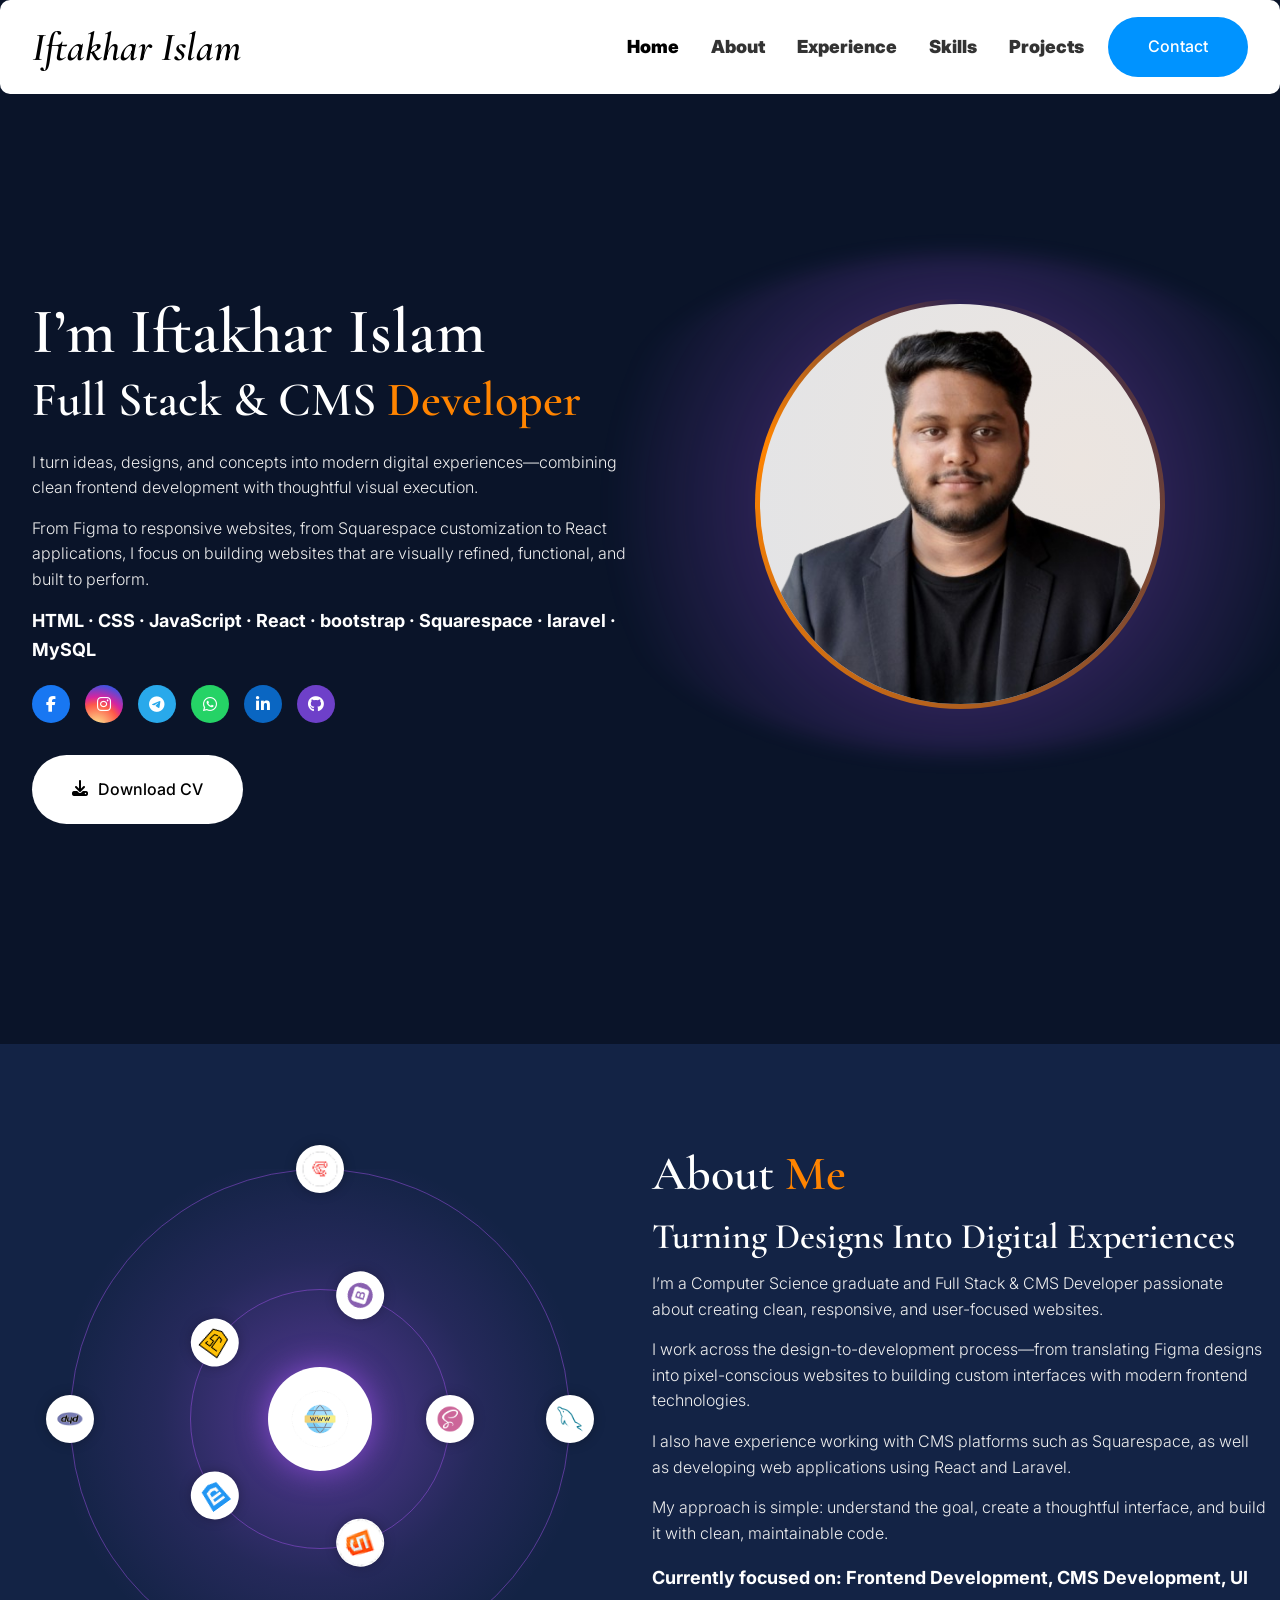
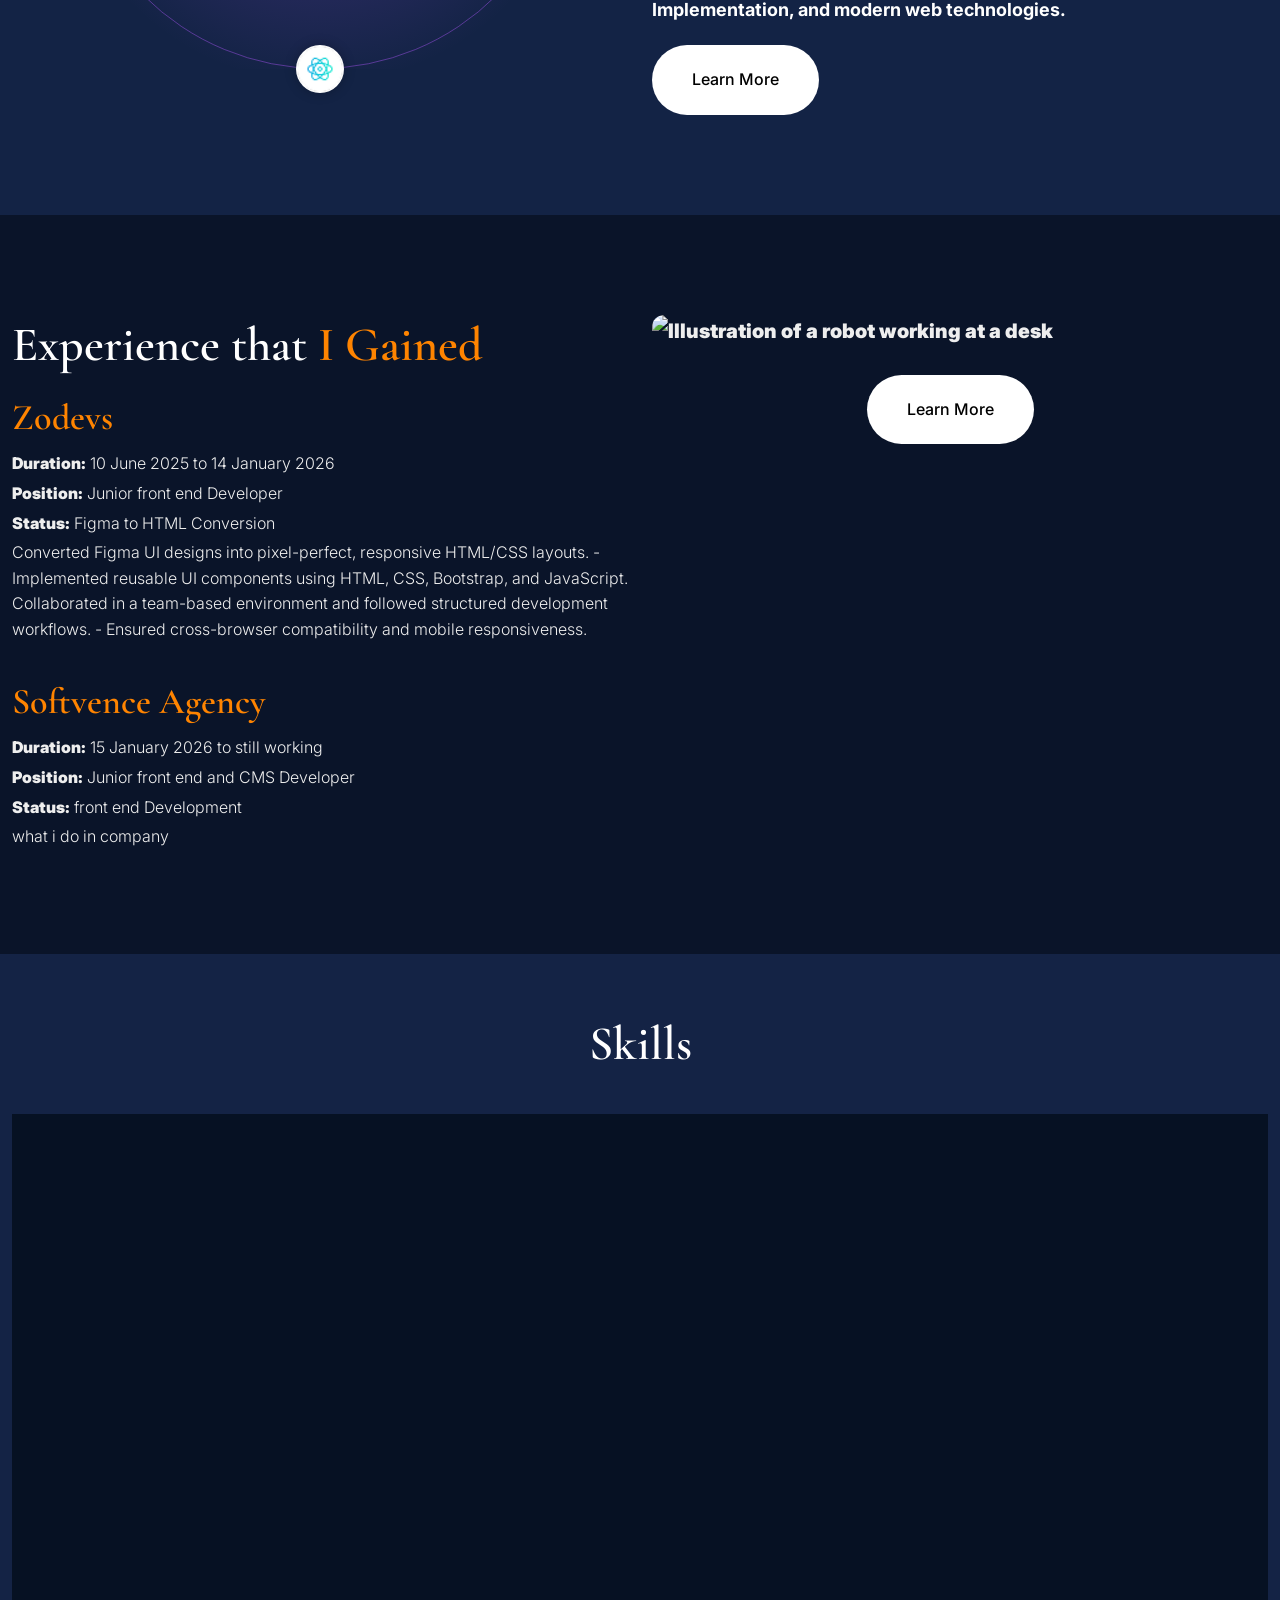
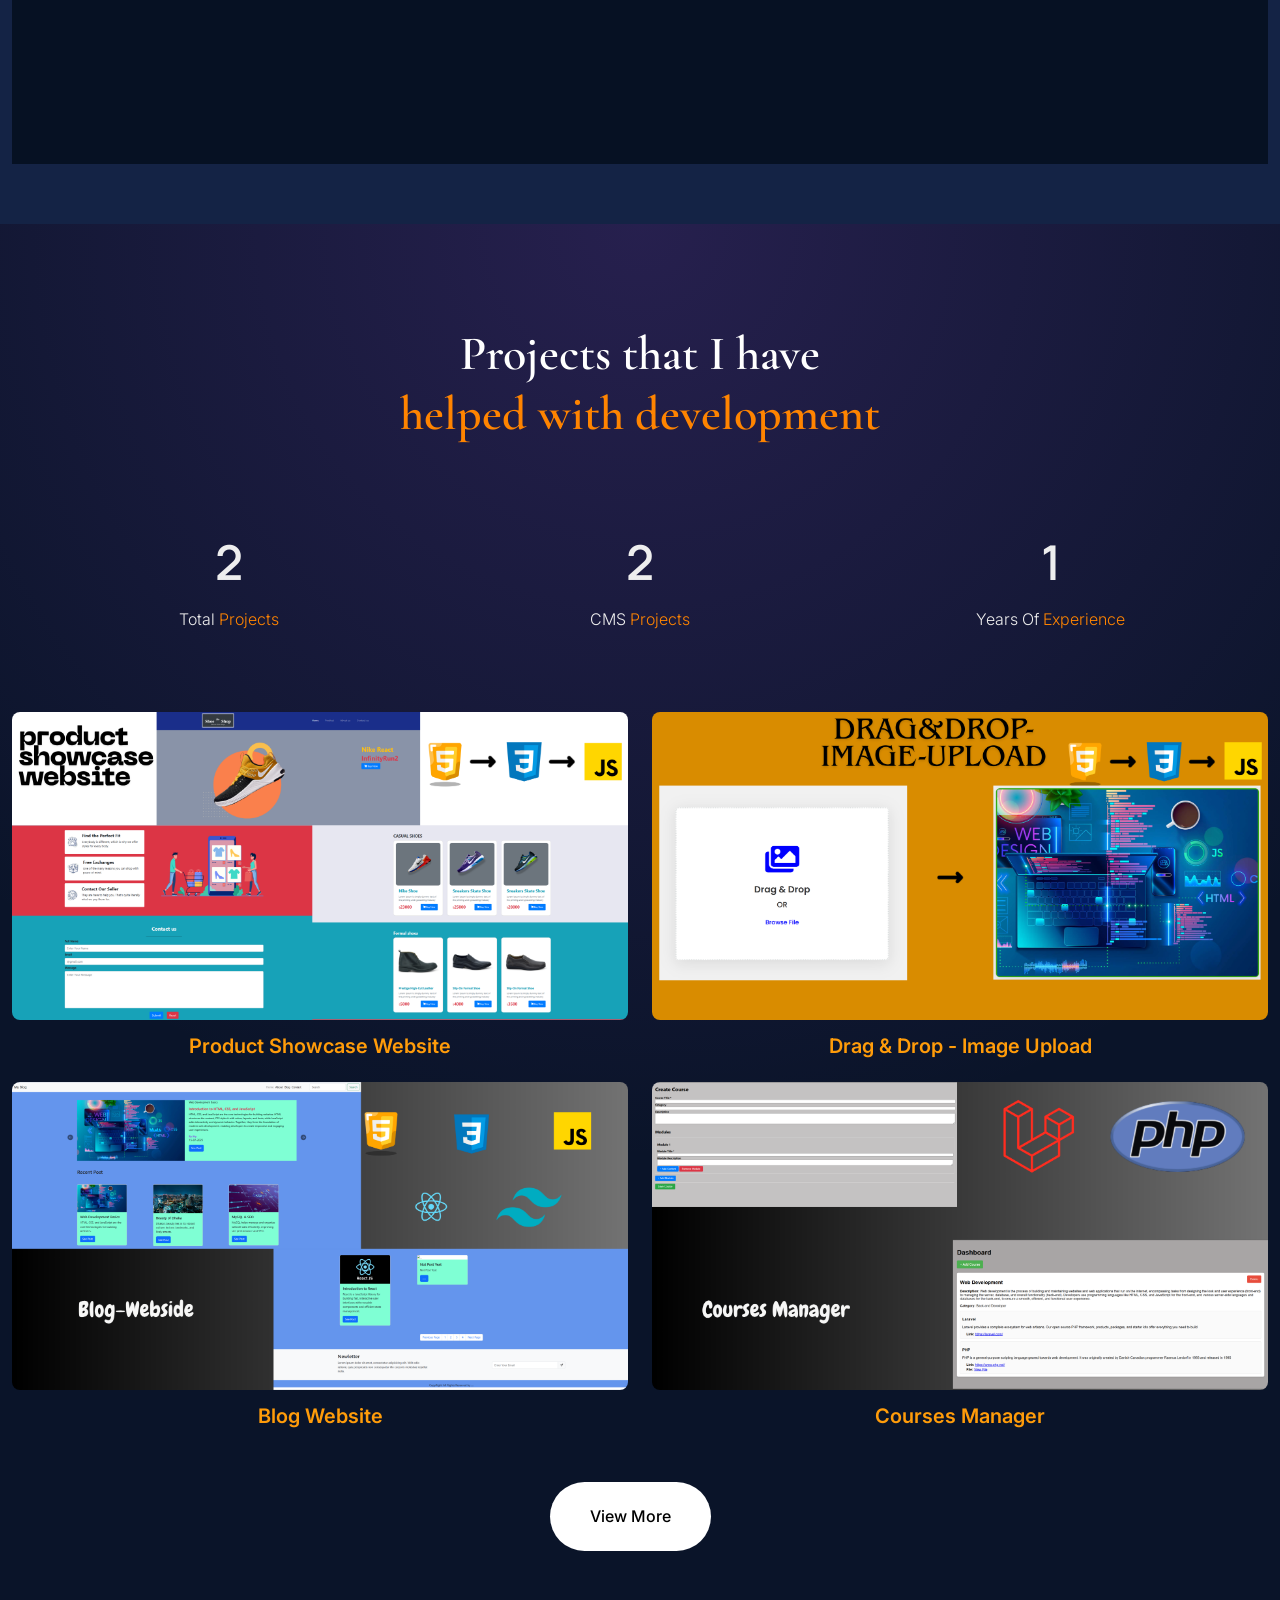
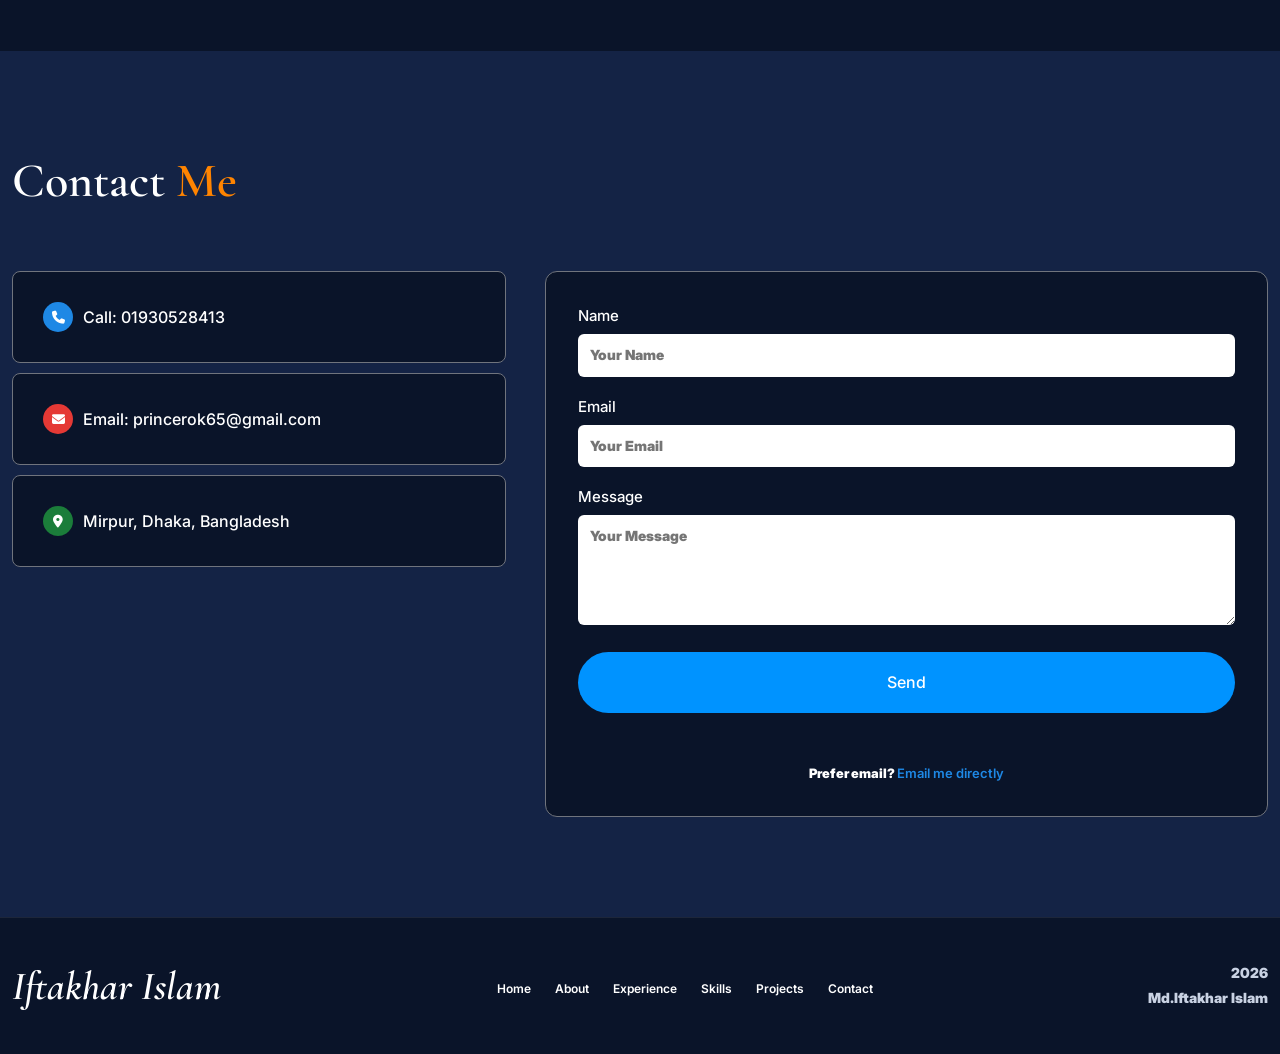
==== commit ebe2507b: "updated" ====
--- a/index.html
+++ b/index.html
@@ -290,7 +290,7 @@
             <div class="experience-image">
               <img src="assets/img/home-1/office.jpg" alt="Illustration of a robot working at a desk"
                 class="experience-photo" />
-              <a href="#" class="white-btn">Learn More</a>
+              <a href="experience.html" class="white-btn">Learn More</a>
             </div>
           </div>
         </div>
--- a/assets/scss/main.css
+++ b/assets/scss/main.css
@@ -4136,4 +4136,69 @@
     transform: scale(0.8);
     opacity: 0.8;
   }
+}
+/* ==========================================
+   Banner / Call To Action Section
+   ========================================== */
+.banner {
+  background-color: #061123;
+  text-align: center;
+  /* Flexbox for vertical & horizontal centering */
+  display: flex;
+  align-items: center;
+  justify-content: center;
+  min-height: 450px; /* Adjust height as needed (e.g., 50vh, 500px, etc.) */
+}
+.banner .container {
+  width: 100%;
+}
+.banner .banner-body {
+  max-width: 800px;
+  margin: 0 auto;
+  /* Center-align all children elements */
+  display: flex;
+  flex-direction: column;
+  align-items: center;
+  justify-content: center;
+  /* Heading Text */
+}
+.banner .banner-body .text-haed, .banner .banner-body h2, .banner .banner-body h5 {
+  color: #ffffff;
+  font-size: 65px;
+  font-weight: 700;
+  letter-spacing: -0.5px;
+  line-height: 1.15;
+  margin-bottom: 36px;
+}
+.banner .banner-body {
+  /* Button Group Wrapper */
+}
+.banner .banner-body .banner-btns {
+  display: flex;
+  align-items: center;
+  justify-content: center;
+  gap: 12px;
+  width: 100%;
+  /* Shared Button Styles */
+}
+
+/* ==========================================
+   Responsive Adjustments
+   ========================================== */
+@media (max-width: 767px) {
+  .banner {
+    min-height: 350px; /* Slightly smaller minimum height on mobile */
+  }
+  .banner .banner-body .text-haed, .banner .banner-body h2, .banner .banner-body h5 {
+    font-size: 36px;
+    margin-bottom: 28px;
+  }
+  .banner .banner-body .banner-btns {
+    flex-direction: column;
+    gap: 16px;
+  }
+  .banner .banner-body .banner-btns a {
+    width: 100%;
+    max-width: 260px;
+  }
 }/*# sourceMappingURL=main.css.map */
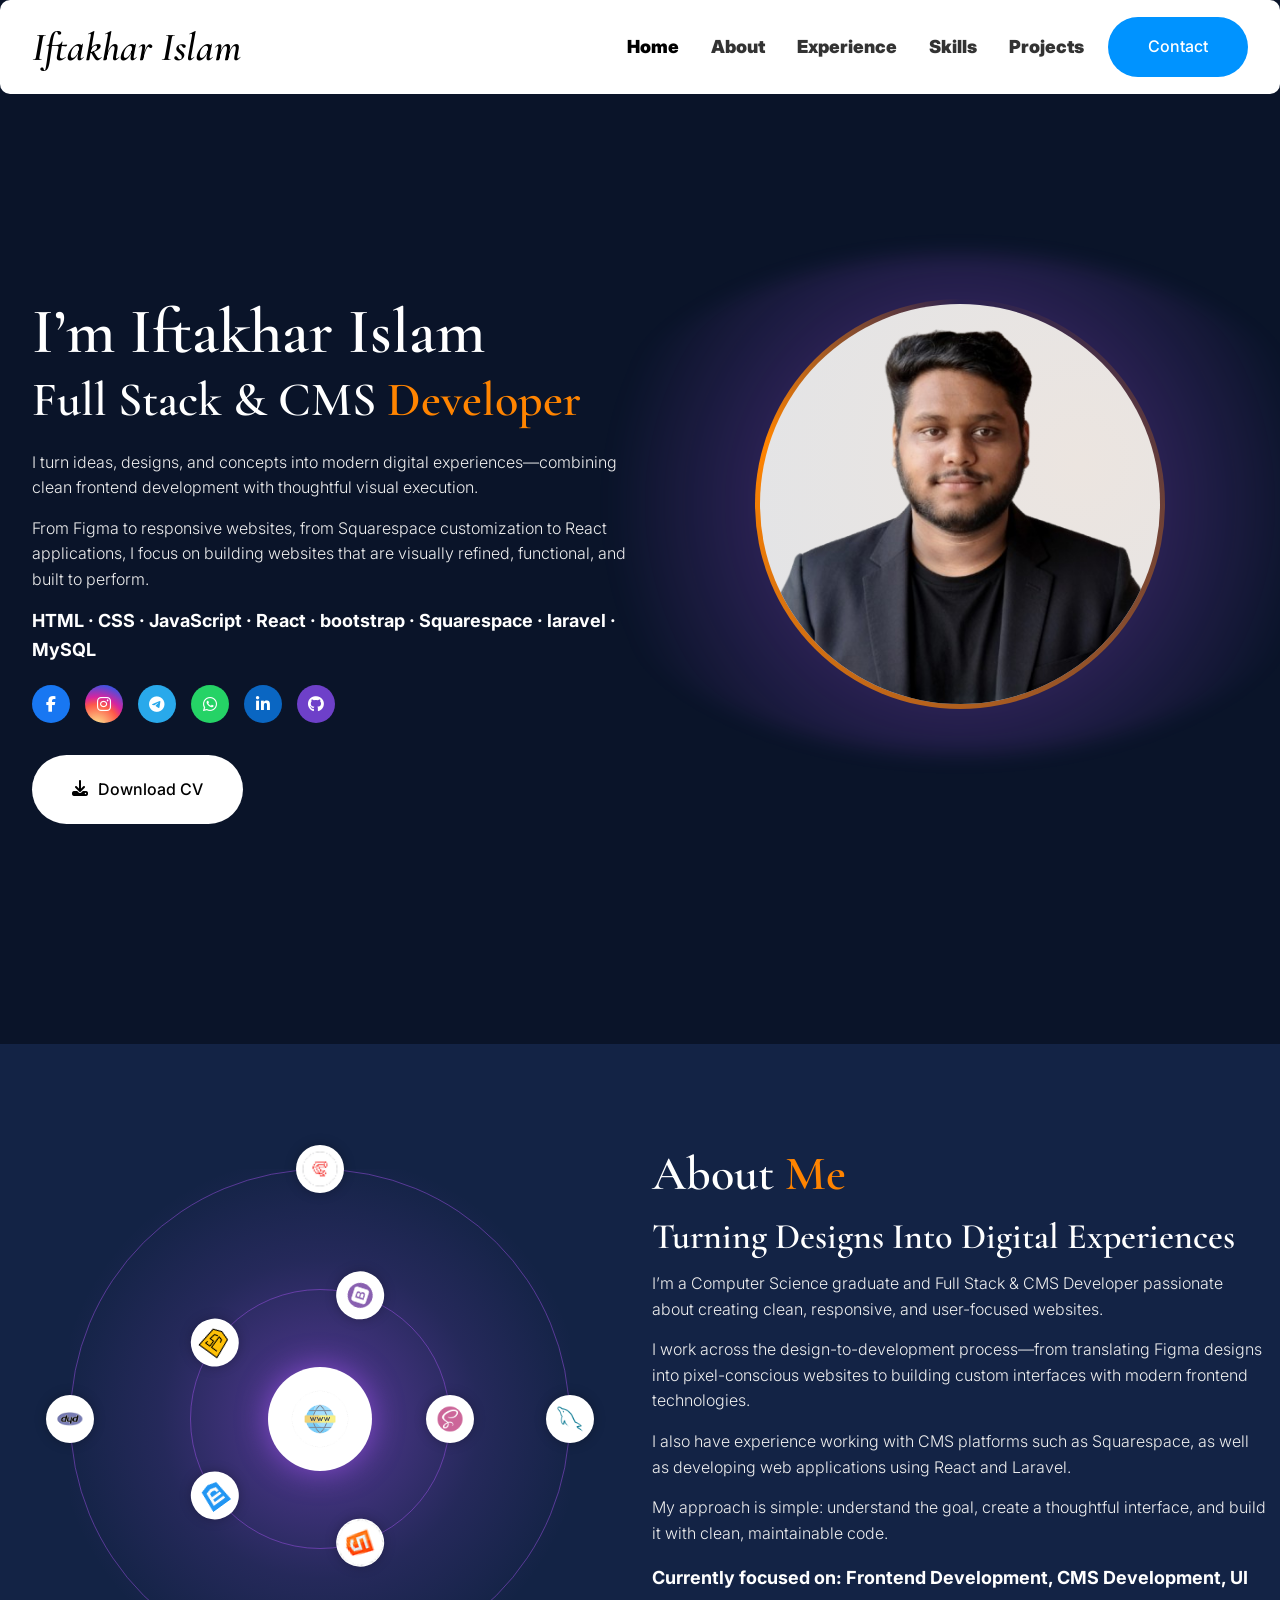
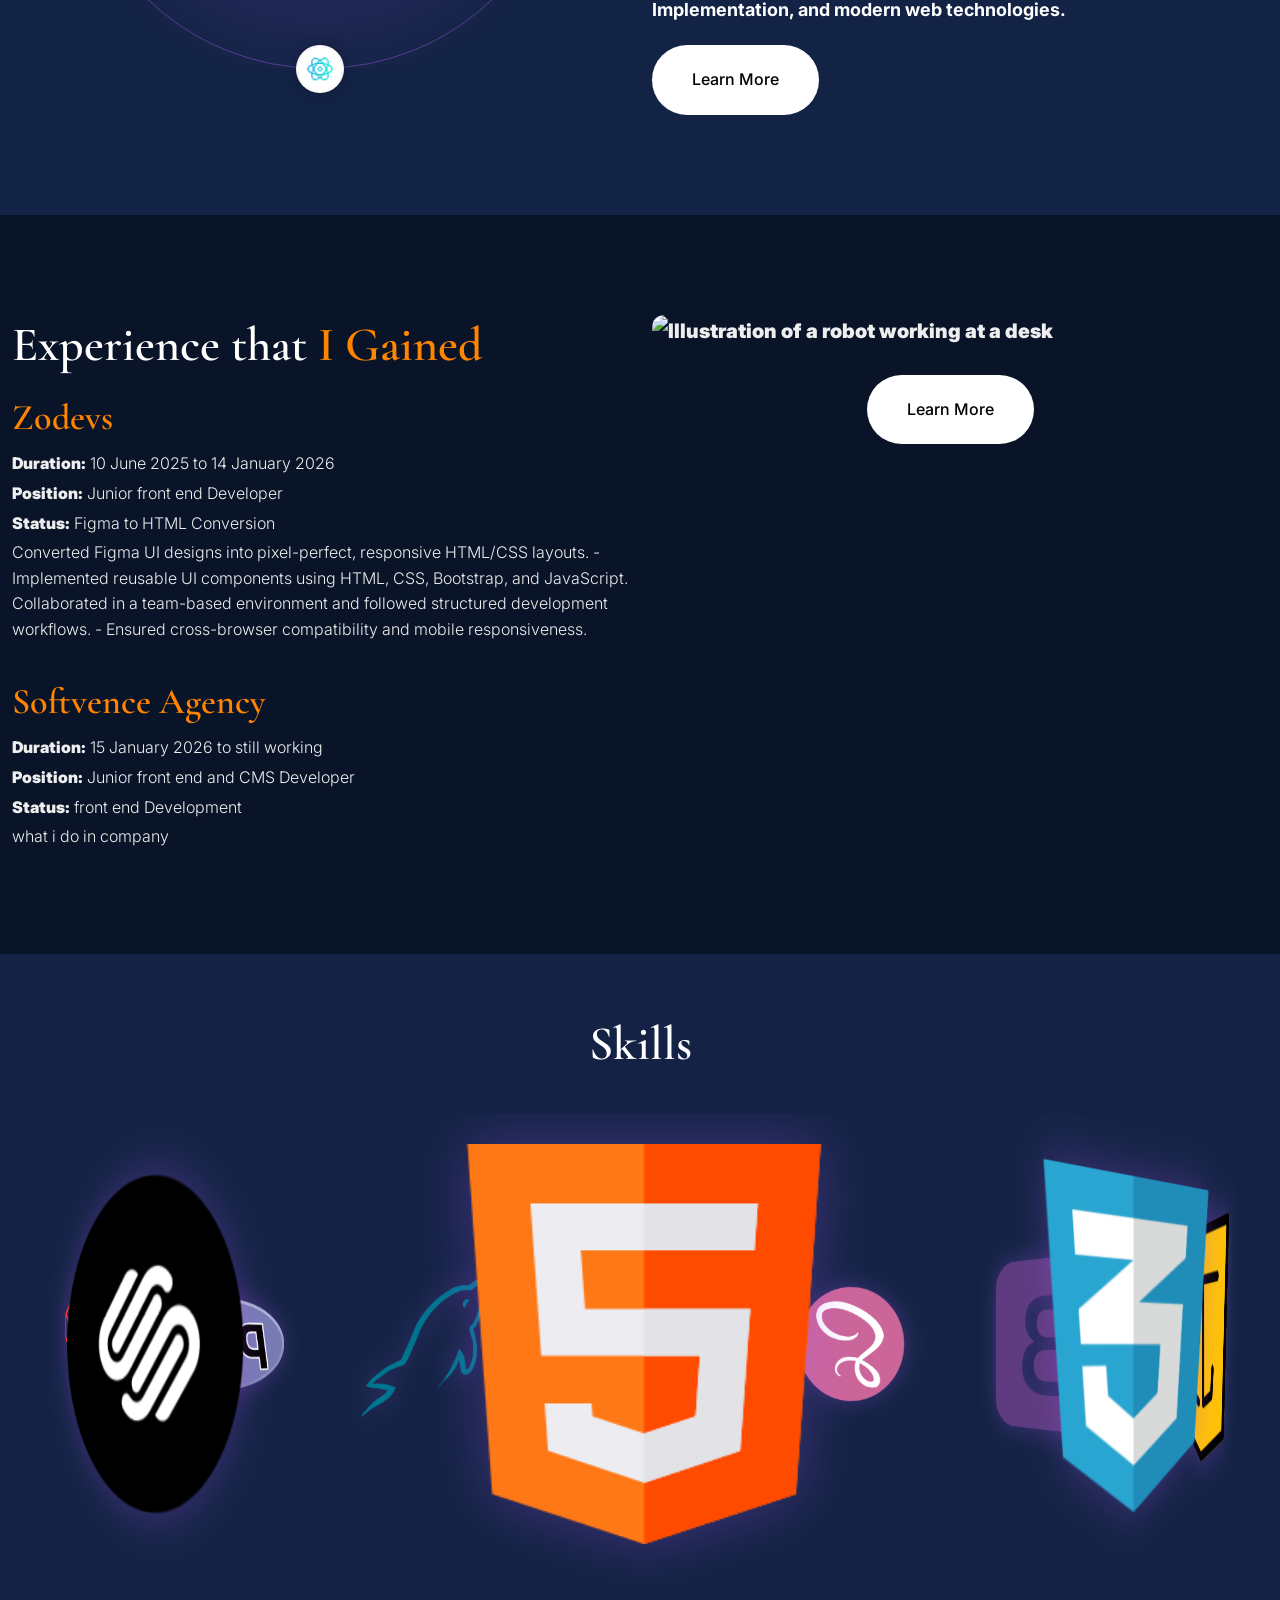
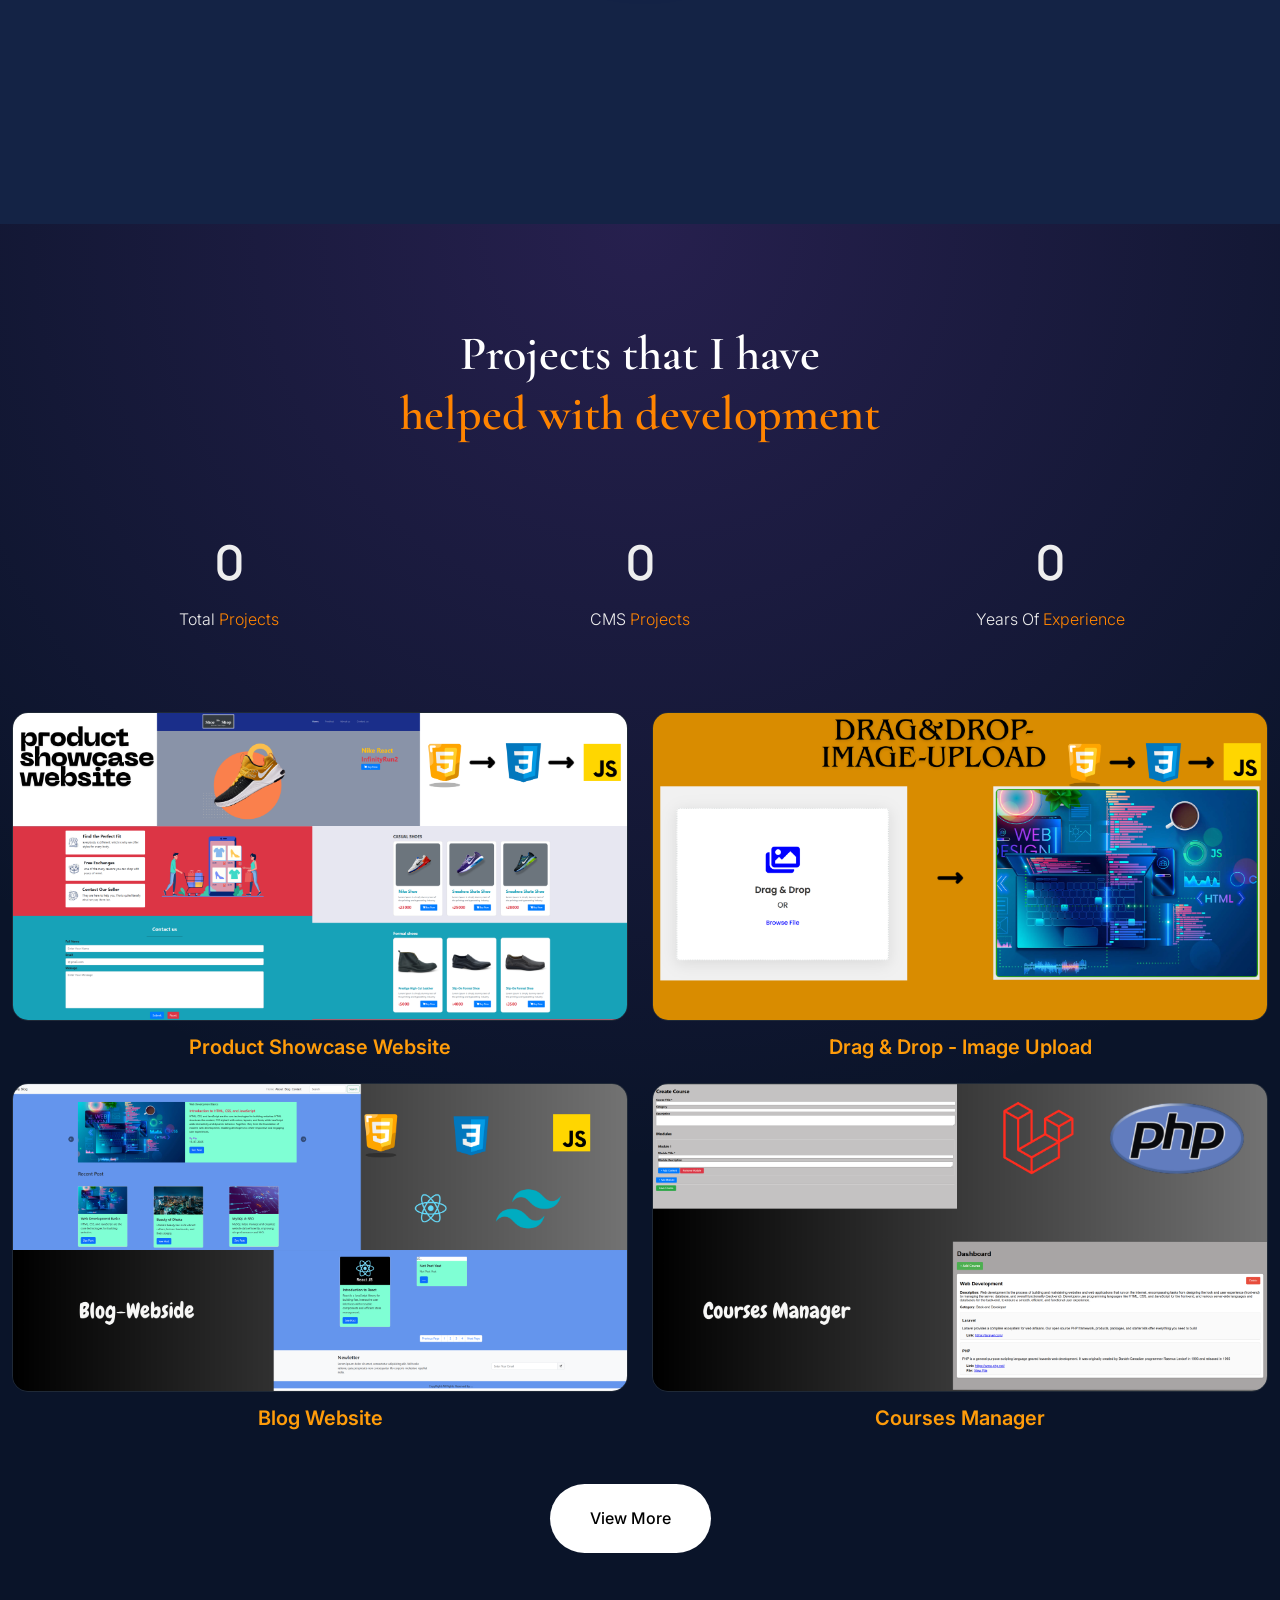
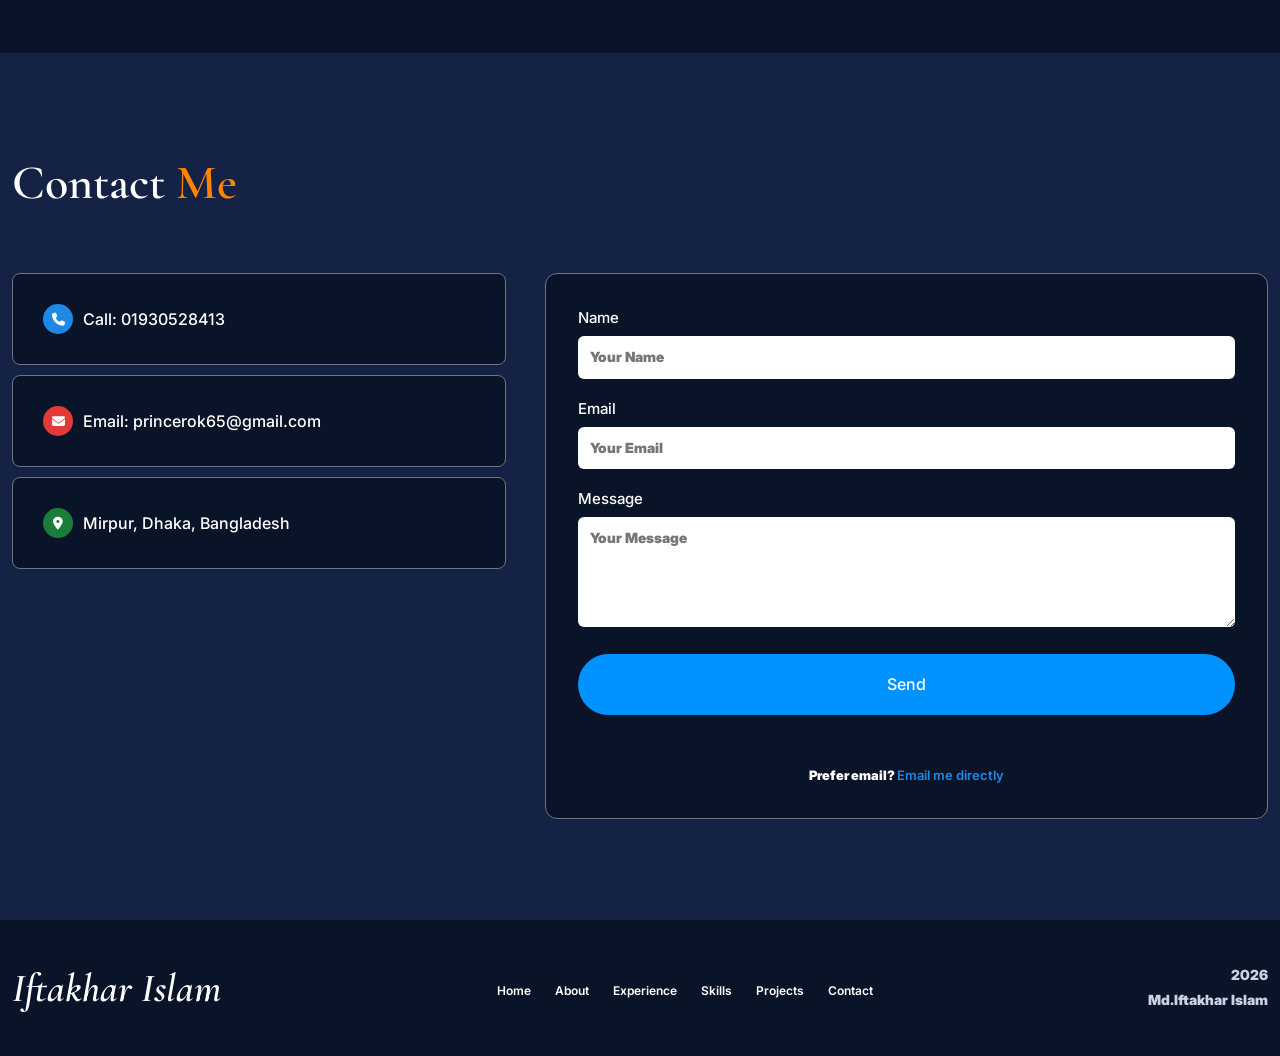
==== commit 939fd6c4: "updated" ====
--- a/index.html
+++ b/index.html
@@ -53,7 +53,7 @@
             <a class="nav-link" href="#skills">Skills</a>
           </li>
           <li class="nav-item">
-            <a class="nav-link" href="#projects">Projects</a>
+            <a class="nav-link" href="Projects.html">Projects</a>
           </li>
 
           <!-- Contact Button -->
@@ -423,7 +423,7 @@
           </div>
         </div>
         <div class="text-center projects-learn-more">
-          <a href="#" class="white-btn">View More</a>
+          <a href="Projects.html" class="white-btn">View More</a>
         </div>
       </div>
     </div>
@@ -512,8 +512,8 @@
             <li><a href="about.html">About</a></li>
             <li><a href="experience.html">Experience</a></li>
             <li><a href="#skills">Skills</a></li>
-            <li><a href="#projects">Projects</a></li>
-            <li><a href="#contact">Contact</a></li>
+            <li><a href="Projects.html">Projects</a></li>
+            <li><a href="contact.html">Contact</a></li>
           </ul>
         </nav>
         <!-- Copyright -->
--- a/assets/scss/main.css
+++ b/assets/scss/main.css
@@ -4140,7 +4140,7 @@
 /* ==========================================
    Banner / Call To Action Section
    ========================================== */
-.banner {
+.experience-banner {
   background-color: #061123;
   text-align: center;
   /* Flexbox for vertical & horizontal centering */
@@ -4149,10 +4149,10 @@
   justify-content: center;
   min-height: 450px; /* Adjust height as needed (e.g., 50vh, 500px, etc.) */
 }
-.banner .container {
+.experience-banner .container {
   width: 100%;
 }
-.banner .banner-body {
+.experience-banner .banner-body {
   max-width: 800px;
   margin: 0 auto;
   /* Center-align all children elements */
@@ -4162,7 +4162,7 @@
   justify-content: center;
   /* Heading Text */
 }
-.banner .banner-body .text-haed, .banner .banner-body h2, .banner .banner-body h5 {
+.experience-banner .banner-body .text-haed, .experience-banner .banner-body h2, .experience-banner .banner-body h5 {
   color: #ffffff;
   font-size: 65px;
   font-weight: 700;
@@ -4170,10 +4170,10 @@
   line-height: 1.15;
   margin-bottom: 36px;
 }
-.banner .banner-body {
+.experience-banner .banner-body {
   /* Button Group Wrapper */
 }
-.banner .banner-body .banner-btns {
+.experience-banner .banner-body .banner-btns {
   display: flex;
   align-items: center;
   justify-content: center;
@@ -4201,4 +4201,229 @@
     width: 100%;
     max-width: 260px;
   }
+}
+/*----------------------------------------*/
+/*  12. PAGES projects CSS START
+/*----------------------------------------*/
+/* ==========================================
+   Project Hero Section
+   ========================================== */
+.project-hero {
+  background-color: #061123;
+  color: #ffffff;
+  text-align: left;
+  /* Soft lighting overlay matching the design */
+  background-image: radial-gradient(circle at 90% 10%, rgba(30, 58, 100, 0.25) 0%, rgb(6, 17, 35) 70%);
+}
+.project-hero .hero-top-project {
+  max-width: 720px; /* Limits line length for clean readability */
+  /* "SELECTED WORK" Tag with Orange Bar */
+}
+.project-hero .hero-top-project span {
+  display: inline-flex;
+  align-items: center;
+  gap: 12px;
+  color: #d97706; /* Warm orange color */
+  font-size: 13px;
+  font-weight: 700;
+  text-transform: uppercase;
+  letter-spacing: 2.5px;
+  margin-bottom: 16px;
+}
+.project-hero .hero-top-project {
+  /* "Projects" Heading */
+}
+.project-hero .hero-top-project h2 {
+  color: #ffffff;
+  font-size: 56px;
+  font-weight: 800;
+  line-height: 1.1;
+  letter-spacing: -0.5px;
+  margin-bottom: 24px;
+}
+.project-hero .hero-top-project {
+  /* Paragraph Body Text */
+}
+.project-hero .hero-top-project p {
+  color: #94a3b8; /* Muted slate text */
+  font-size: 15.5px;
+  line-height: 1.7;
+  font-weight: 300;
+  margin-bottom: 0;
+}
+
+/* ==========================================
+   Responsive Adjustments
+   ========================================== */
+@media (max-width: 767px) {
+  .project-hero .hero-top-project h2 {
+    font-size: 38px;
+    margin-bottom: 18px;
+  }
+  .project-hero .hero-top-project p {
+    font-size: 14.5px;
+  }
+}
+/* ==========================================================================
+   Projects Card Grid & Hover Effect Styles
+   ========================================================================== */
+.projects-section {
+  background-color: #0b0f19;
+}
+
+/* 2-Column Grid Layout */
+.projects-grid {
+  display: grid;
+  grid-template-columns: 1fr;
+  gap: 1.75rem;
+}
+@media (min-width: 768px) {
+  .projects-grid {
+    grid-template-columns: repeat(2, 1fr);
+  }
+}
+.projects-grid .grid-span-full {
+  grid-column: 1/-1;
+}
+
+/* Project Card Styling */
+.project-card {
+  background-color: #111827;
+  border: 1px solid #1f2937;
+  border-radius: 16px;
+  overflow: hidden;
+  display: flex;
+  flex-direction: column;
+  height: 100%;
+  transition: transform 0.3s ease, border-color 0.3s ease, box-shadow 0.3s ease;
+}
+.project-card:hover {
+  transform: translateY(-4px);
+  border-color: rgba(255, 107, 0, 0.4);
+  box-shadow: 0 12px 30px rgba(0, 0, 0, 0.4);
+}
+.project-card:hover .project-img {
+  transform: scale(1.05);
+}
+.project-card:hover .project-img-overlay {
+  opacity: 1;
+}
+.project-card:hover .hover-link-btn {
+  transform: translateY(0);
+  opacity: 1;
+}
+.project-card {
+  /* Image Thumbnail & Overlays */
+}
+.project-card .project-thumb {
+  position: relative;
+  width: 100%;
+  height: 220px;
+  overflow: hidden;
+  background-color: #1f2937;
+}
+.project-card .project-thumb .project-img {
+  width: 100%;
+  height: 100%;
+  -o-object-fit: cover;
+     object-fit: cover;
+  transition: transform 0.4s ease;
+}
+.project-card .project-thumb {
+  /* Top-Right Badge */
+}
+.project-card .project-thumb .project-badge {
+  position: absolute;
+  top: 12px;
+  right: 12px;
+  background: rgba(17, 24, 39, 0.85);
+  backdrop-filter: blur(8px);
+  border: 1px solid rgba(255, 255, 255, 0.12);
+  color: #e5e7eb;
+  font-size: 0.75rem;
+  font-weight: 600;
+  padding: 4px 12px;
+  border-radius: 20px;
+  z-index: 2;
+}
+.project-card .project-thumb {
+  /* Hover Overlay & Button */
+}
+.project-card .project-thumb .project-img-overlay {
+  position: absolute;
+  inset: 0;
+  background: rgba(11, 15, 25, 0.75);
+  backdrop-filter: blur(4px);
+  display: flex;
+  align-items: center;
+  justify-content: center;
+  opacity: 0;
+  transition: opacity 0.3s ease;
+  z-index: 1;
+}
+.project-card .project-thumb .hover-link-btn {
+  display: inline-flex;
+  align-items: center;
+  gap: 8px;
+  background-color: #ff6b00;
+  color: #0b0f19;
+  font-weight: 700;
+  font-size: 0.85rem;
+  padding: 0.65rem 1.35rem;
+  border-radius: 25px;
+  text-decoration: none;
+  transform: translateY(15px);
+  opacity: 0;
+  transition: all 0.3s ease;
+}
+.project-card .project-thumb .hover-link-btn:hover {
+  background-color: #ffffff;
+  color: #0b0f19;
+}
+.project-card {
+  /* Card Content */
+}
+.project-card .project-content {
+  padding: 1.5rem;
+  display: flex;
+  flex-direction: column;
+  flex-grow: 1;
+}
+.project-card .project-title {
+  font-size: 1.35rem;
+  font-weight: 700;
+  color: #ffffff;
+  margin-bottom: 0.5rem;
+}
+.project-card .project-description {
+  font-size: 0.9rem;
+  color: #9ca3af;
+  line-height: 1.6;
+  margin-bottom: 1.25rem;
+  flex-grow: 1;
+}
+.project-card {
+  /* Tech Stack Badges */
+}
+.project-card .tech-tags {
+  display: flex;
+  flex-wrap: wrap;
+  gap: 6px;
+}
+.project-card .tech-tags .tech-tag {
+  background-color: #1f2937;
+  color: #9ca3af;
+  font-size: 0.68rem;
+  font-weight: 700;
+  letter-spacing: 0.5px;
+  text-transform: uppercase;
+  padding: 4px 10px;
+  border-radius: 4px;
+  border: 1px solid rgba(255, 255, 255, 0.05);
+}
+
+.text-project {
+  color: var(--zo-common-white);
+  font-size: var(--zo-fz-p5);
+  line-height: 1.5;
 }/*# sourceMappingURL=main.css.map */
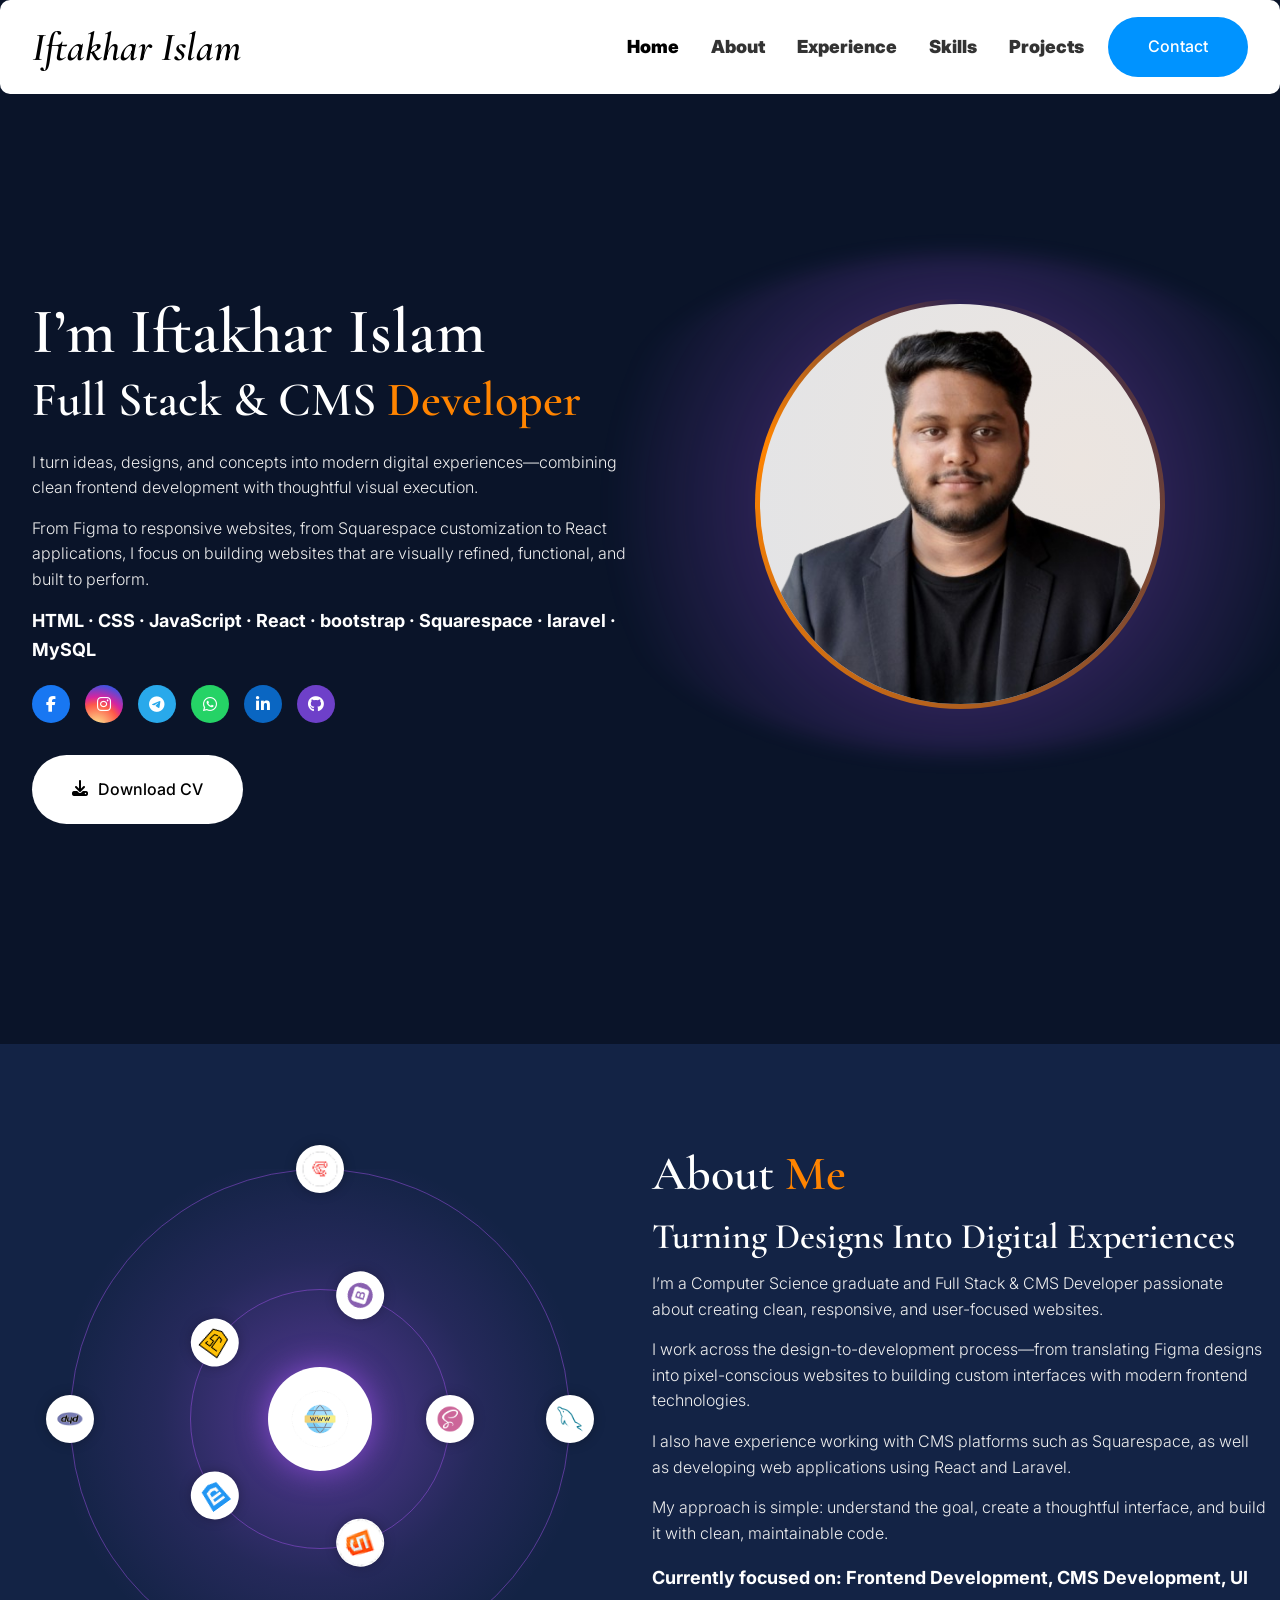
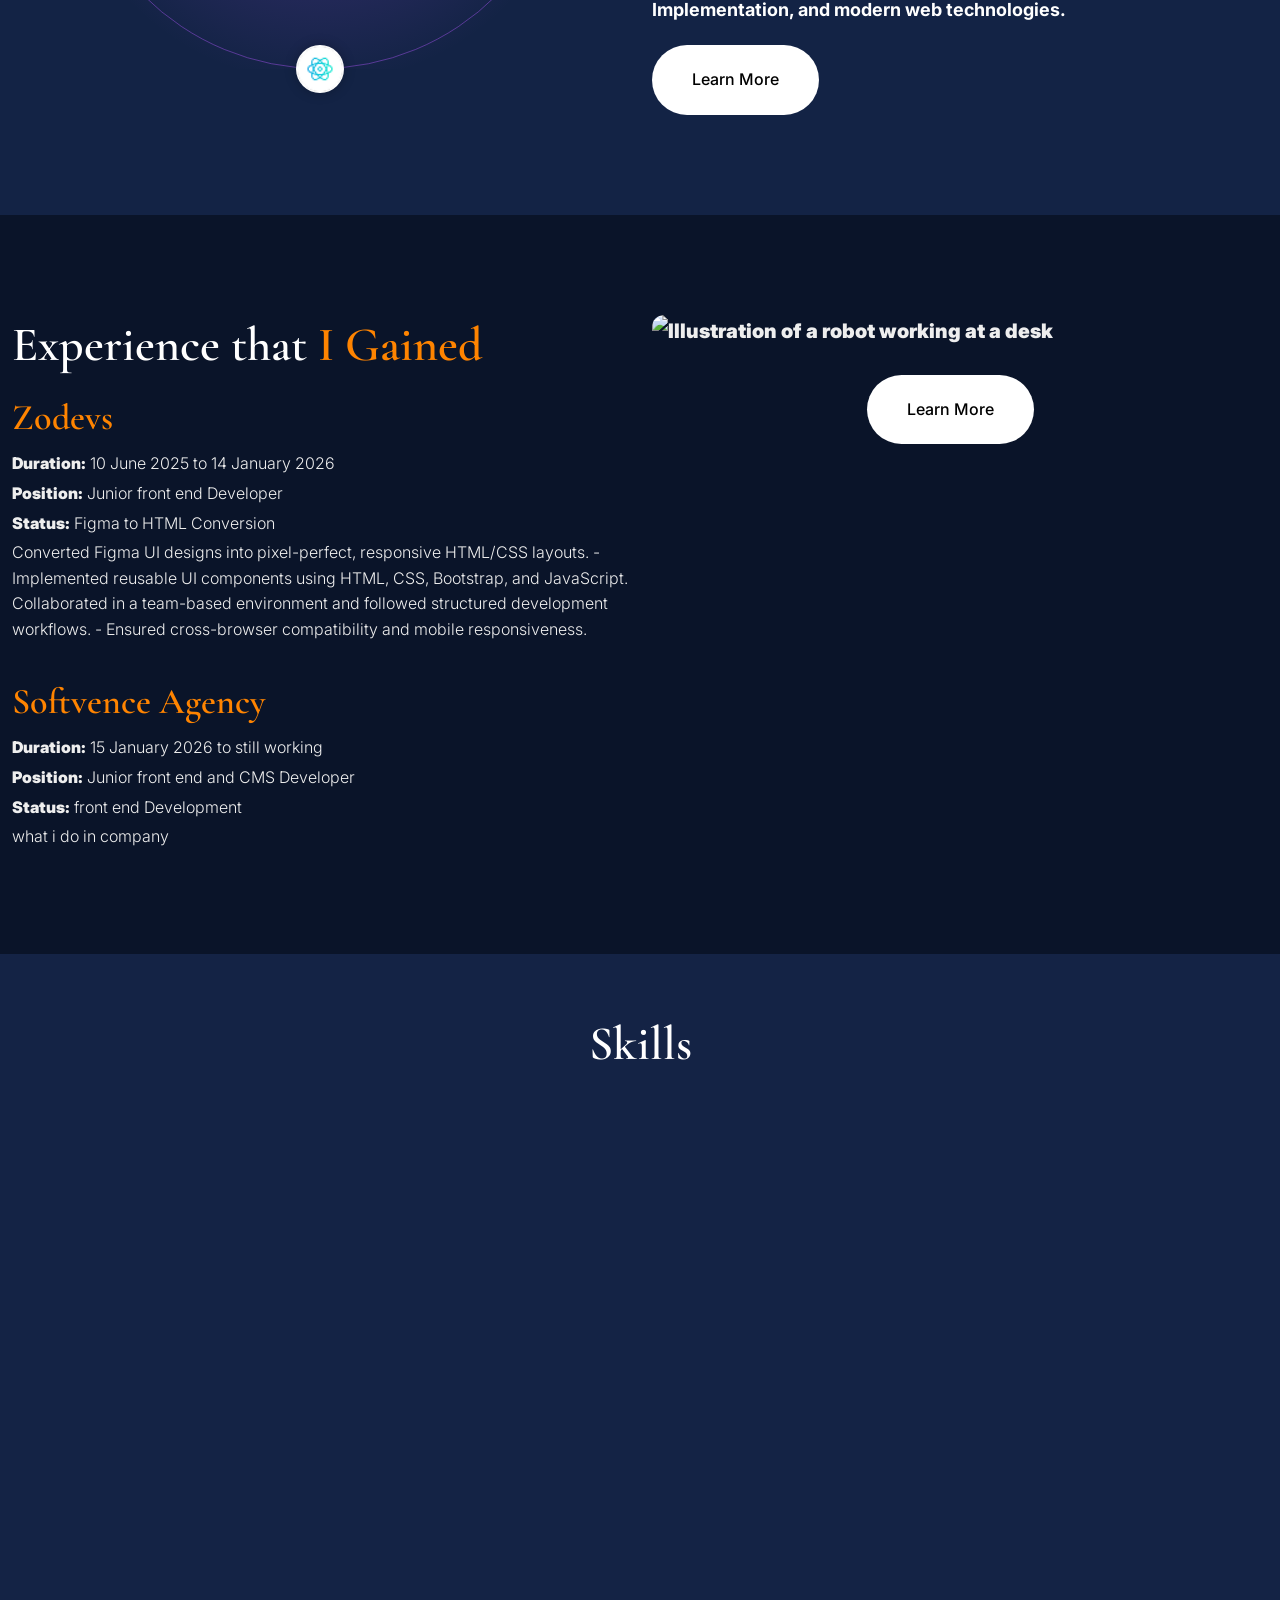
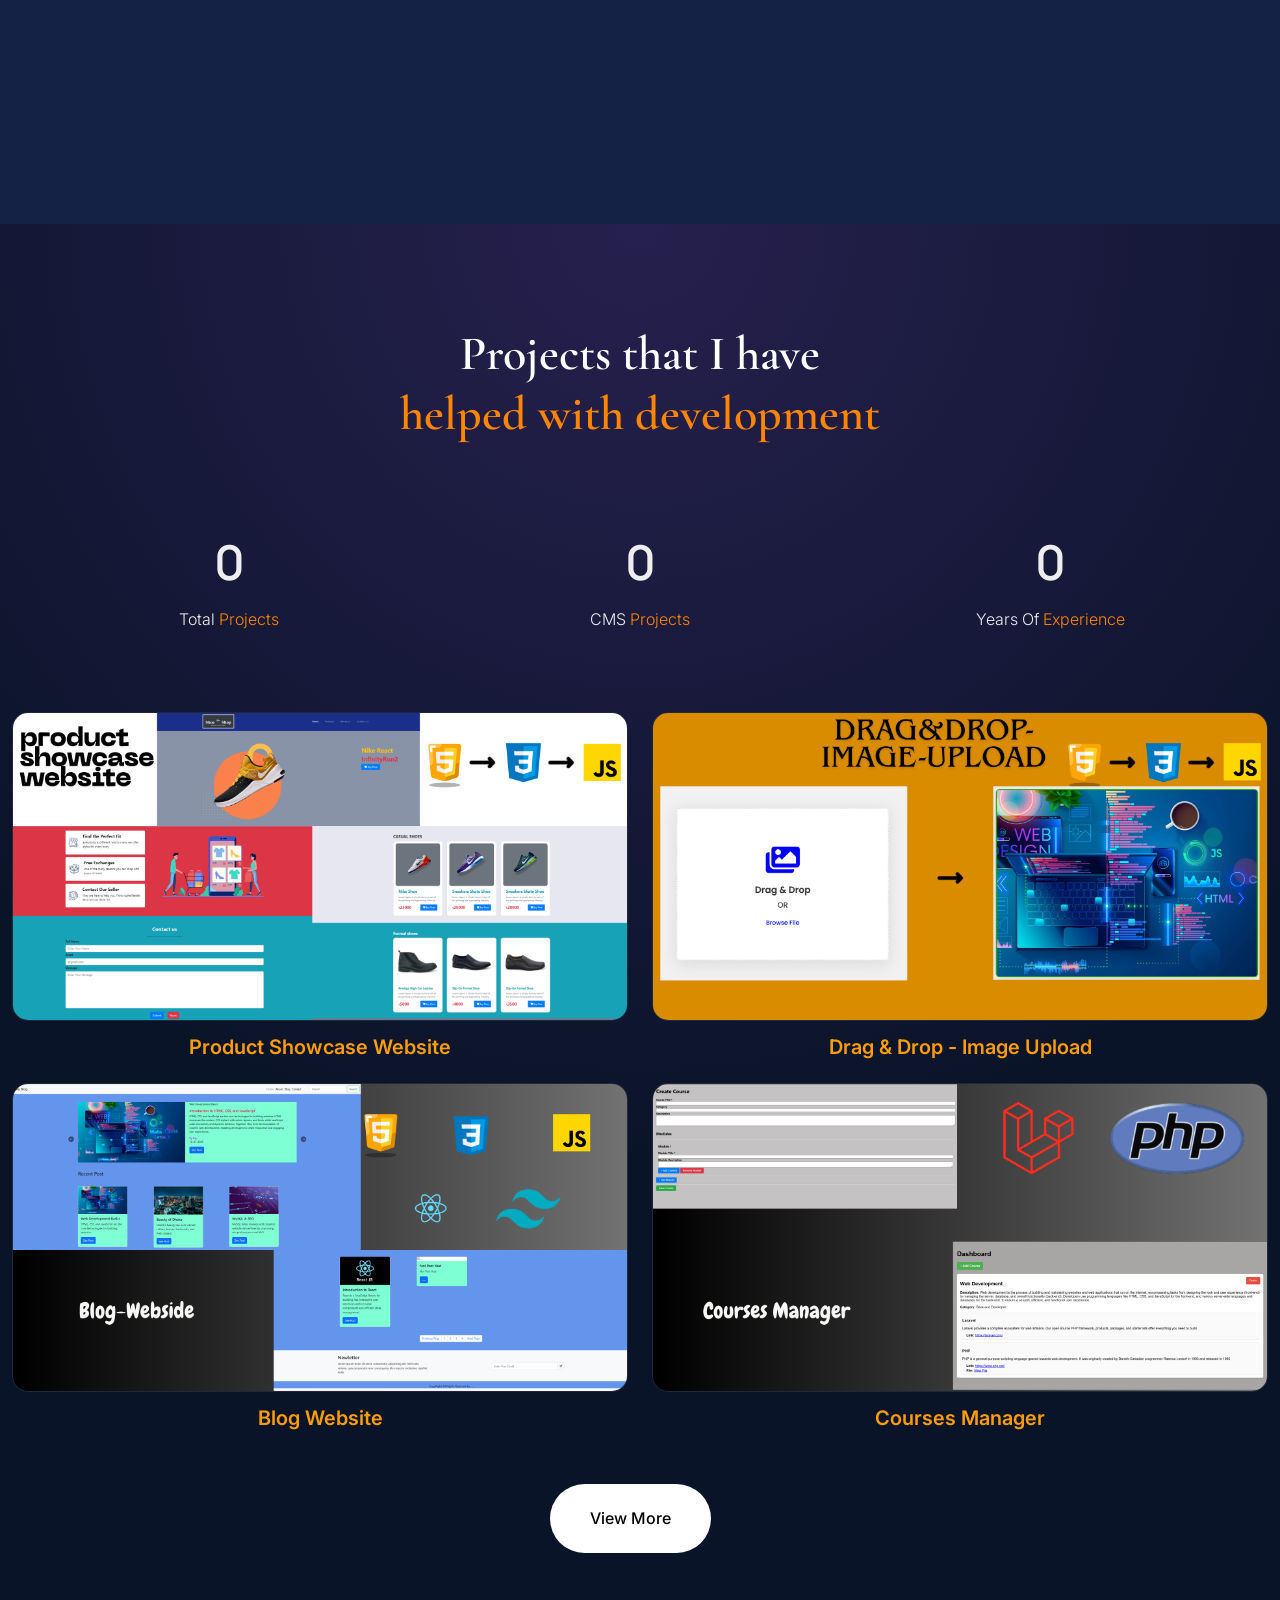
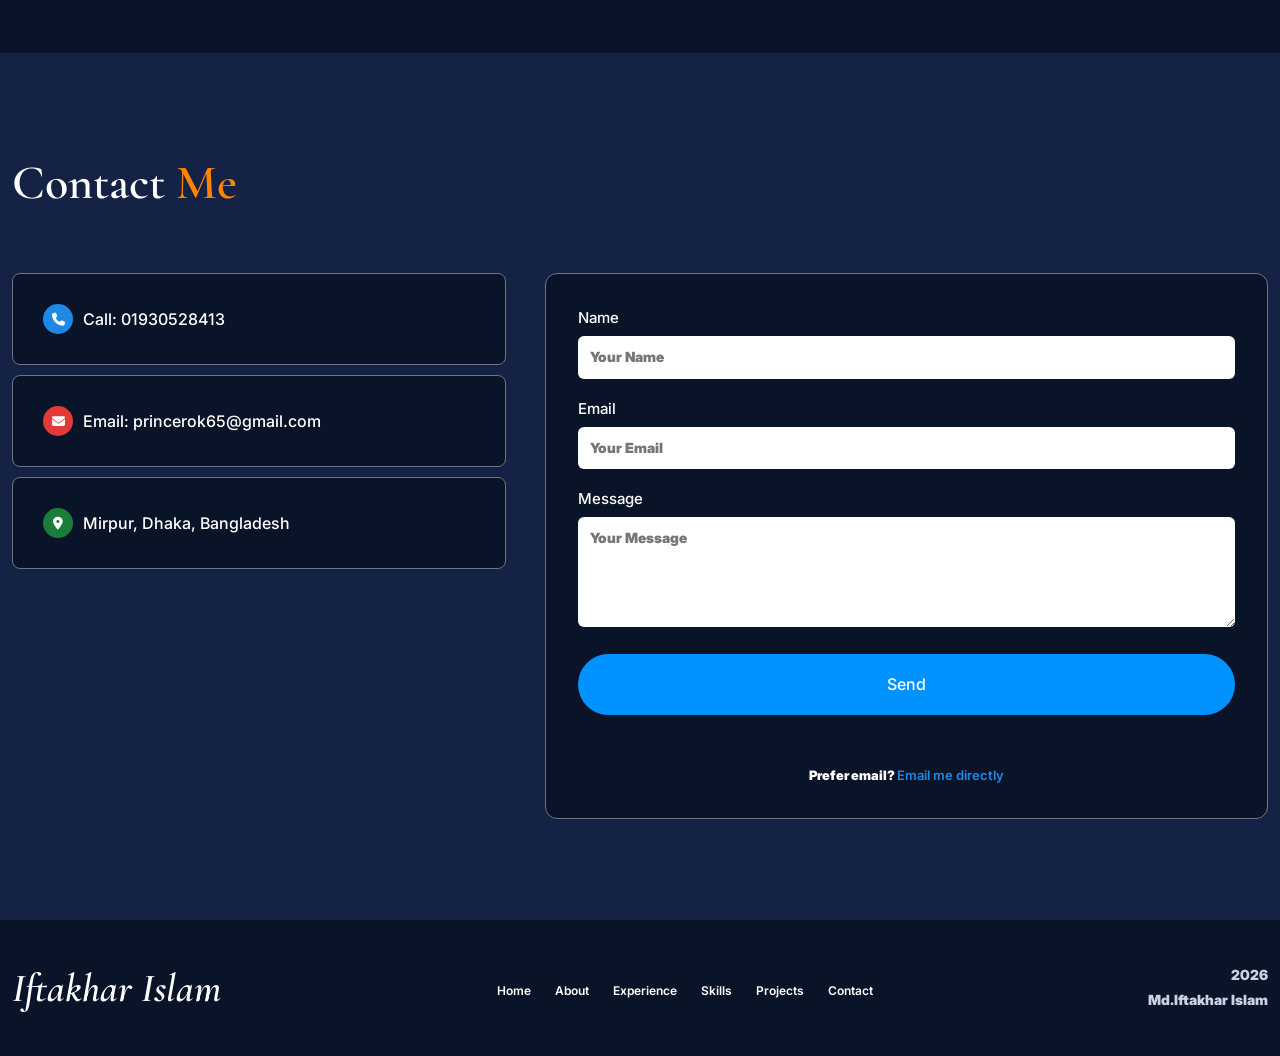
==== commit b44868a1: "Updated" ====
--- a/index.html
+++ b/index.html
@@ -378,7 +378,7 @@
                 <div class="project-card">
                   <img src="assets/img/home-1/projects/project1.png" alt="Project 1 screenshot" />
                   <div class="project-overlay">
-                    <a href="#" class="learn-more-btn" target="_blank" rel="noopener">Live Preview</a>
+                    <a href="#" class="learn-more-btn" target="_blank" rel="noopener">Learn More</a>
                   </div>
                 </div>
               </div>
@@ -390,7 +390,7 @@
                 <div class="project-card">
                   <img src="assets/img/home-1/projects/project2.png" alt="Project 2 screenshot" />
                   <div class="project-overlay">
-                    <a href="#" class="learn-more-btn" target="_blank" rel="noopener">Live Preview</a>
+                    <a href="#" class="learn-more-btn" target="_blank" rel="noopener">Learn More</a>
                   </div>
                 </div>
               </div>
@@ -402,7 +402,7 @@
                 <div class="project-card">
                   <img src="assets/img/home-1/projects/project4.png" alt="Project 3 screenshot" />
                   <div class="project-overlay">
-                    <a href="#" class="learn-more-btn" target="_blank" rel="noopener">Live Preview</a>
+                    <a href="#" class="learn-more-btn" target="_blank" rel="noopener">Learn More</a>
                   </div>
                 </div>
               </div>
@@ -414,7 +414,7 @@
                 <div class="project-card">
                   <img src="assets/img/home-1/projects/project5.png" alt="Project 4 screenshot" />
                   <div class="project-overlay">
-                    <a href="#" class="learn-more-btn" target="_blank" rel="noopener">Know More</a>
+                    <a href="#" class="learn-more-btn" target="_blank" rel="noopener">Learn More</a>
                   </div>
                 </div>
               </div>
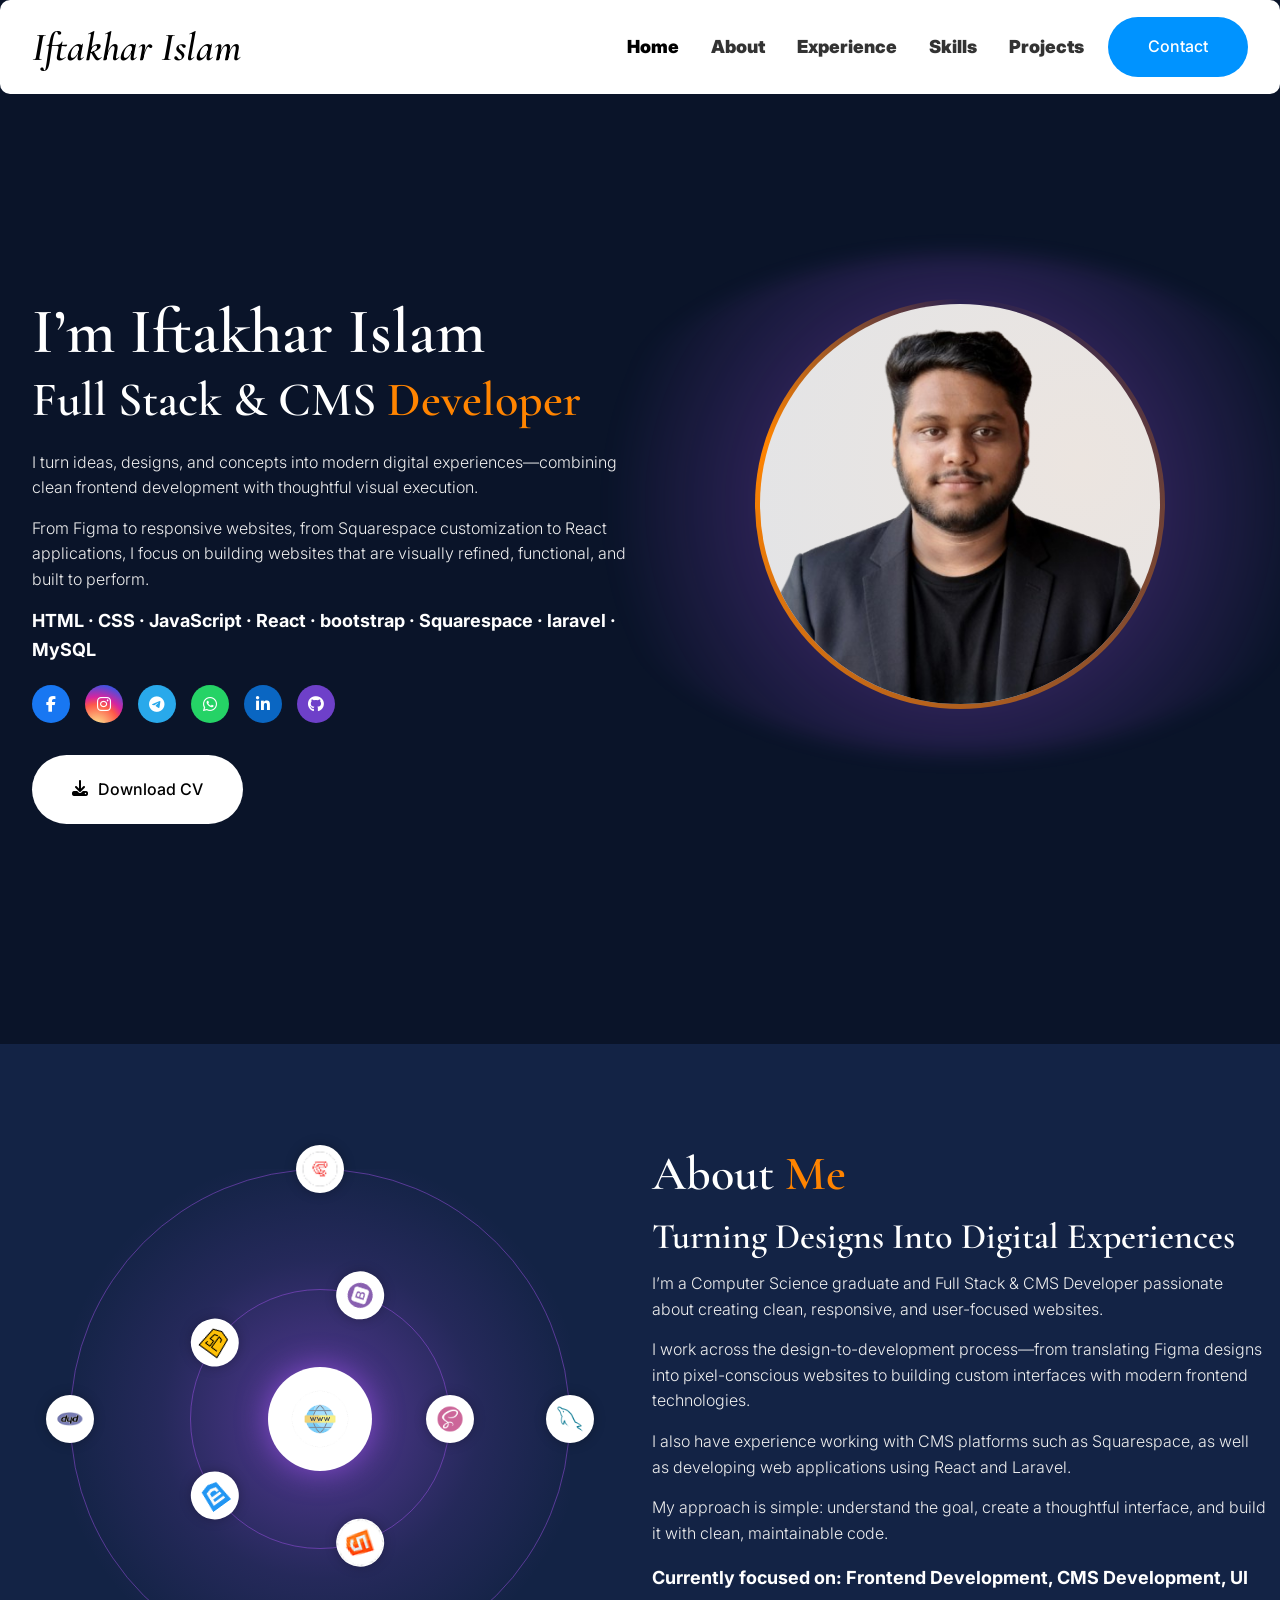
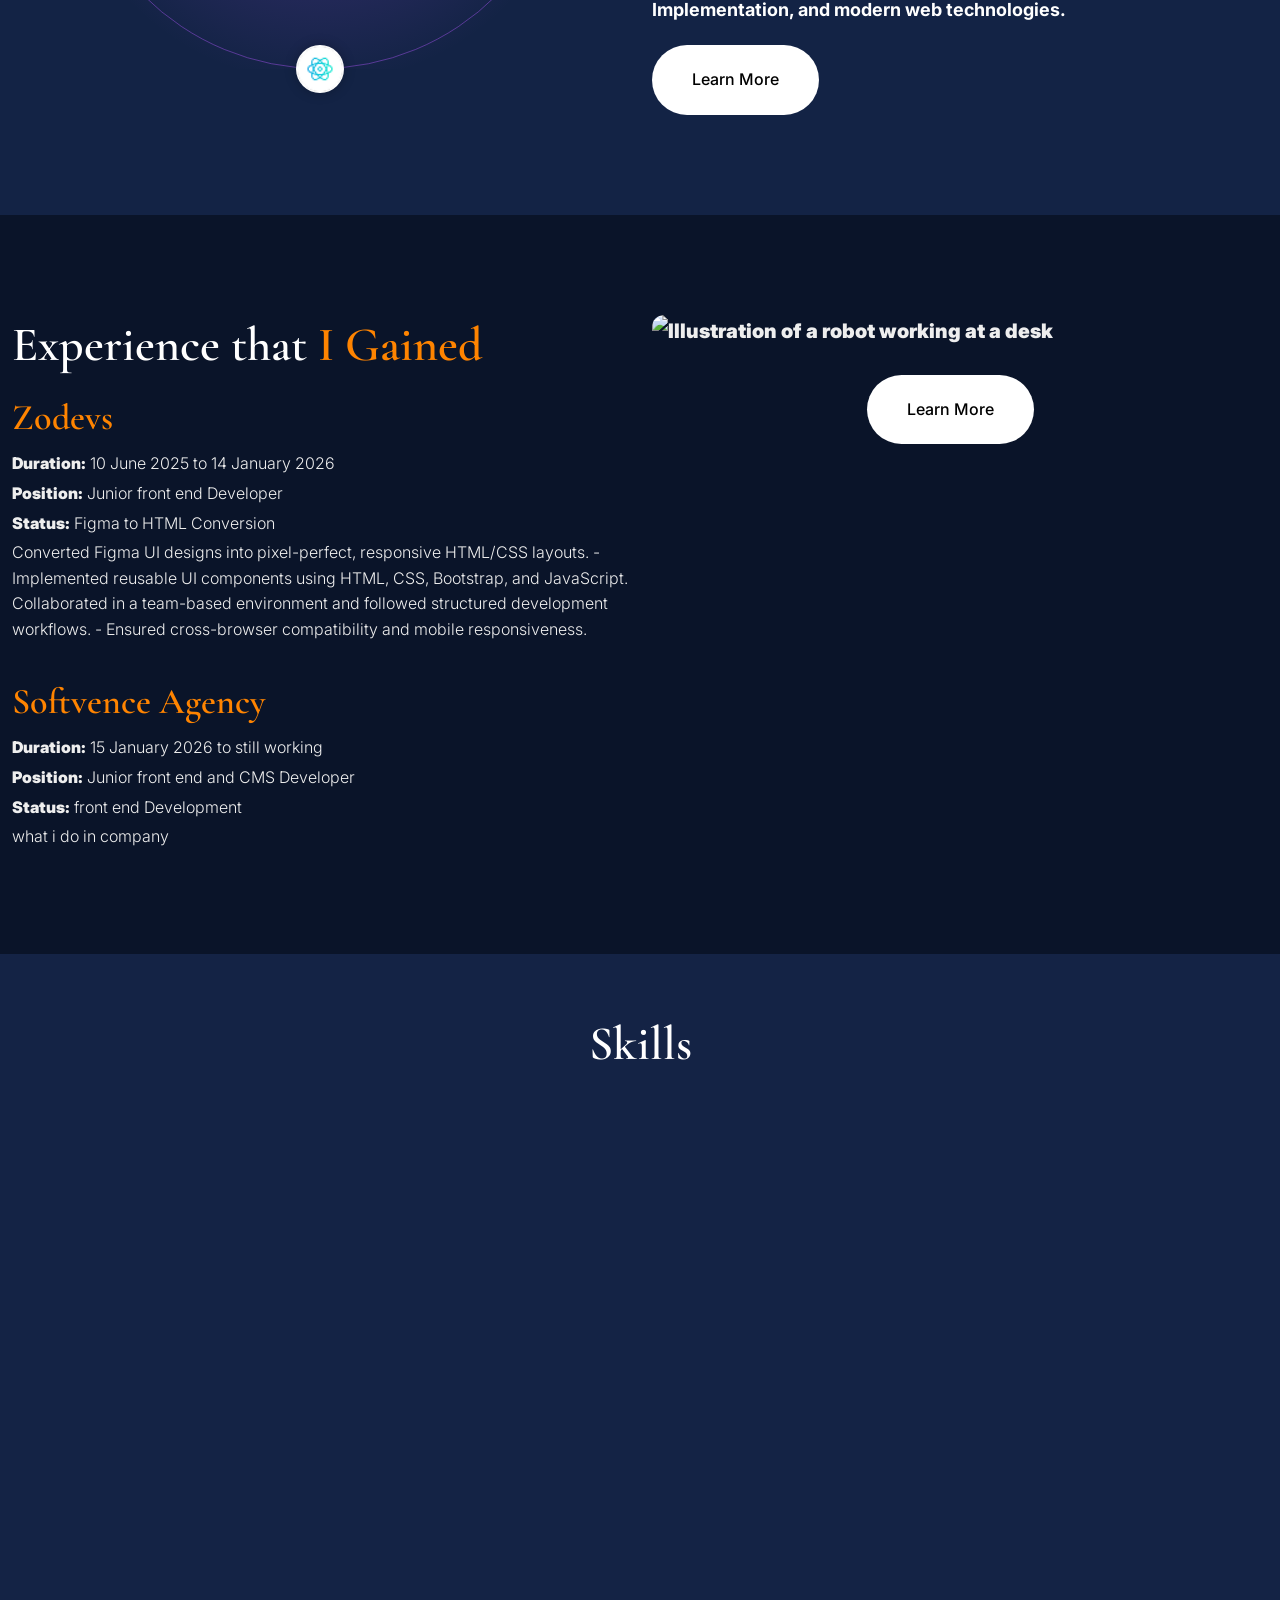
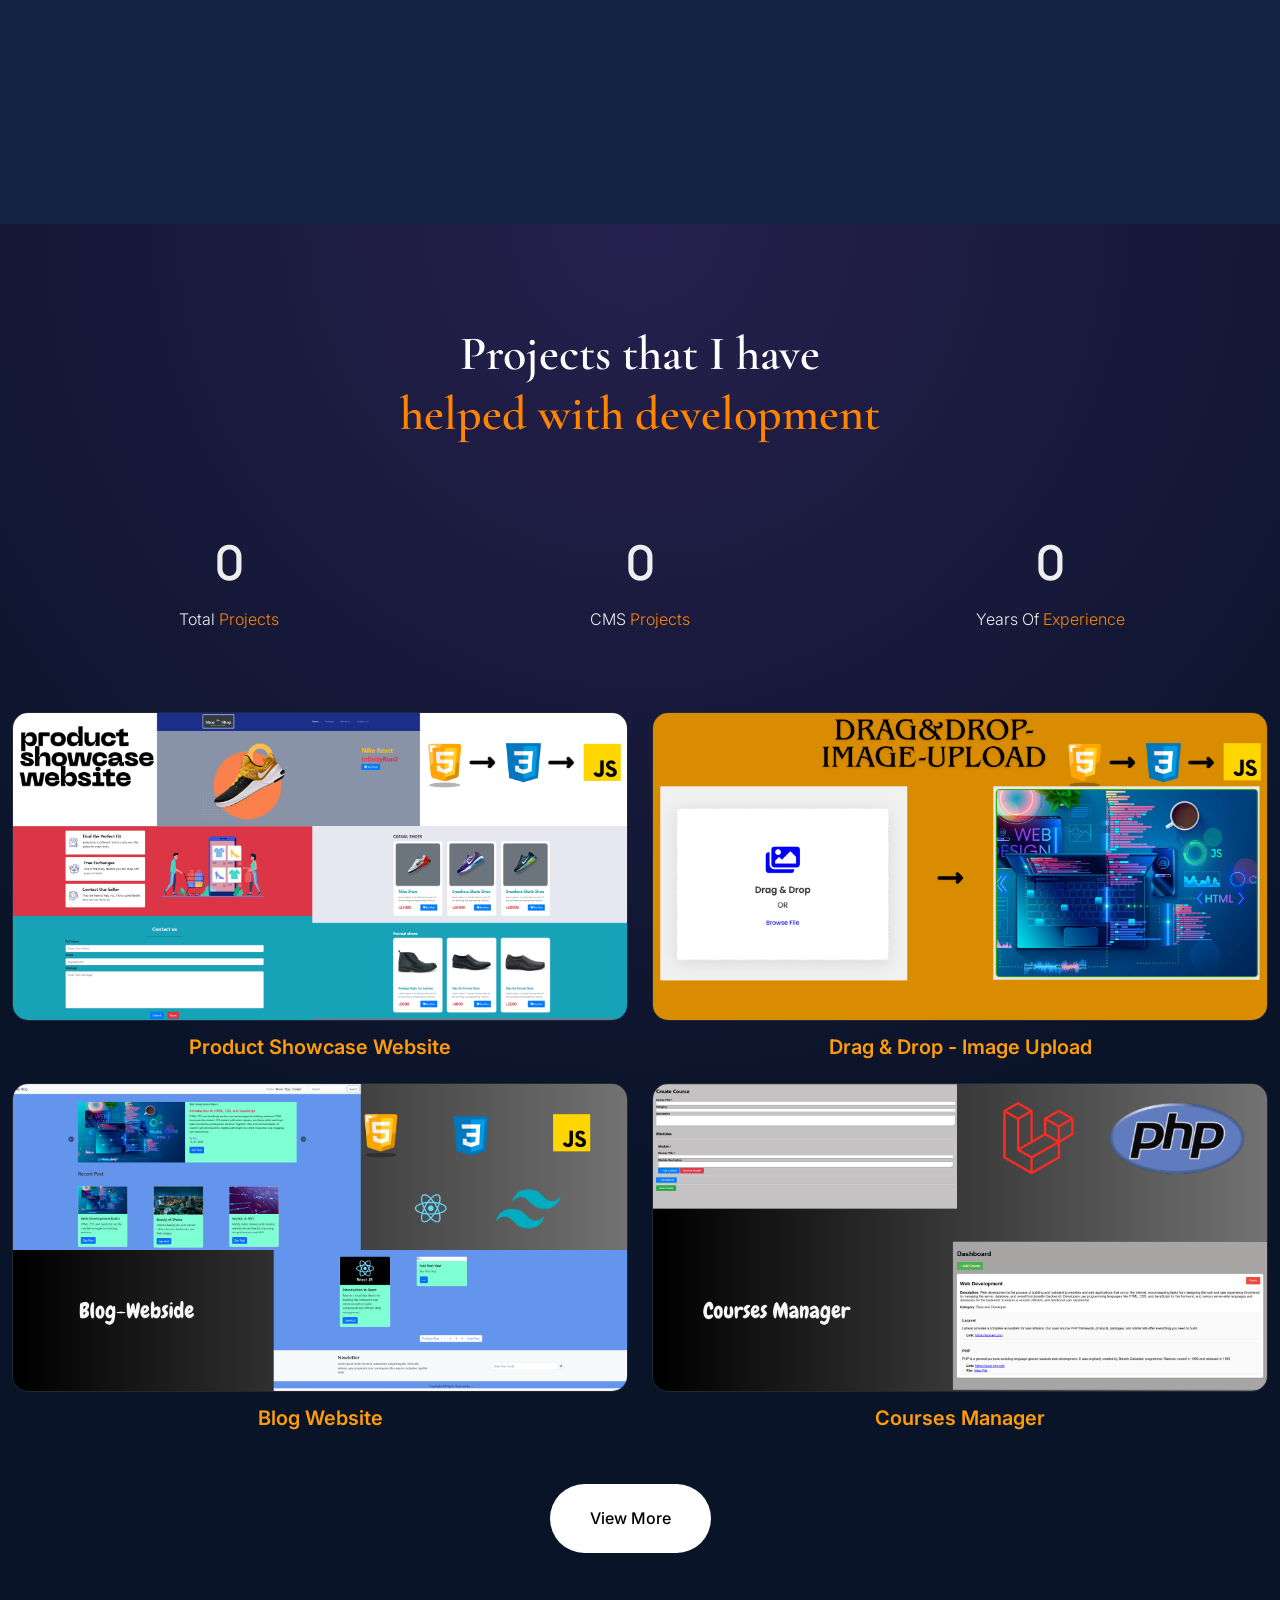
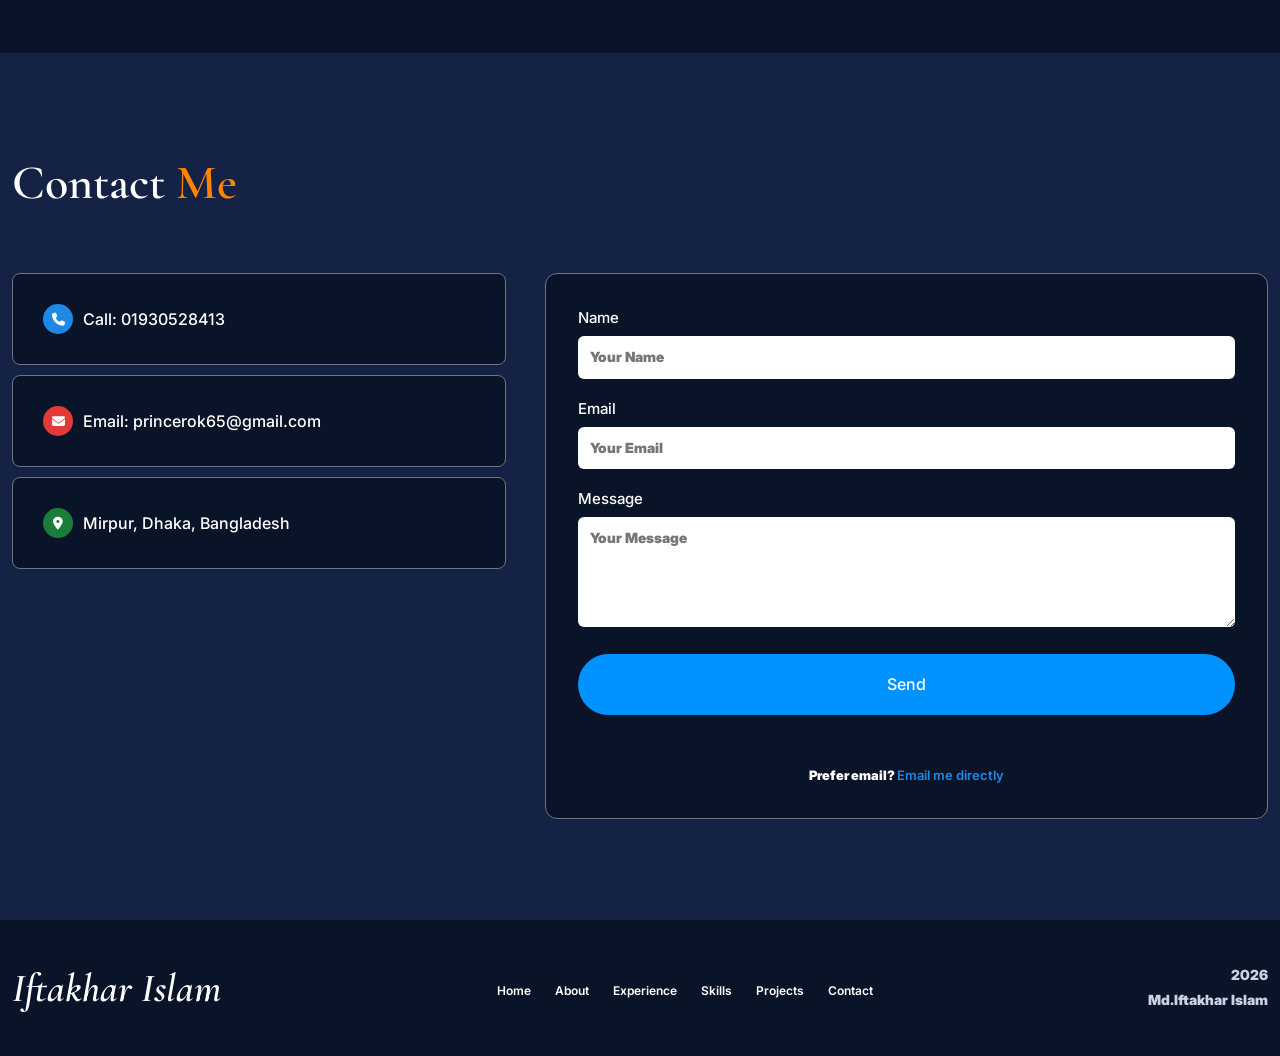
==== commit 6a9d6221: "home page projects button link connected" ====
--- a/index.html
+++ b/index.html
@@ -378,7 +378,7 @@
                 <div class="project-card">
                   <img src="assets/img/home-1/projects/project1.png" alt="Project 1 screenshot" />
                   <div class="project-overlay">
-                    <a href="#" class="learn-more-btn" target="_blank" rel="noopener">Learn More</a>
+                    <a href="https://shoeshop-delta.vercel.app/" class="learn-more-btn" target="_blank" rel="noopener">Live Preview</a>
                   </div>
                 </div>
               </div>
@@ -390,7 +390,7 @@
                 <div class="project-card">
                   <img src="assets/img/home-1/projects/project2.png" alt="Project 2 screenshot" />
                   <div class="project-overlay">
-                    <a href="#" class="learn-more-btn" target="_blank" rel="noopener">Learn More</a>
+                    <a href="https://drag-drop-image-upload.vercel.app/" class="learn-more-btn" target="_blank" rel="noopener">Live Preview</a>
                   </div>
                 </div>
               </div>
@@ -402,7 +402,7 @@
                 <div class="project-card">
                   <img src="assets/img/home-1/projects/project4.png" alt="Project 3 screenshot" />
                   <div class="project-overlay">
-                    <a href="#" class="learn-more-btn" target="_blank" rel="noopener">Learn More</a>
+                    <a href="https://react-blog-website-one.vercel.app/" class="learn-more-btn" target="_blank" rel="noopener">Live Preview</a>
                   </div>
                 </div>
               </div>
@@ -414,7 +414,7 @@
                 <div class="project-card">
                   <img src="assets/img/home-1/projects/project5.png" alt="Project 4 screenshot" />
                   <div class="project-overlay">
-                    <a href="#" class="learn-more-btn" target="_blank" rel="noopener">Learn More</a>
+                    <a href="#" class="learn-more-btn" target="_blank" rel="noopener">Live Preview</a>
                   </div>
                 </div>
               </div>
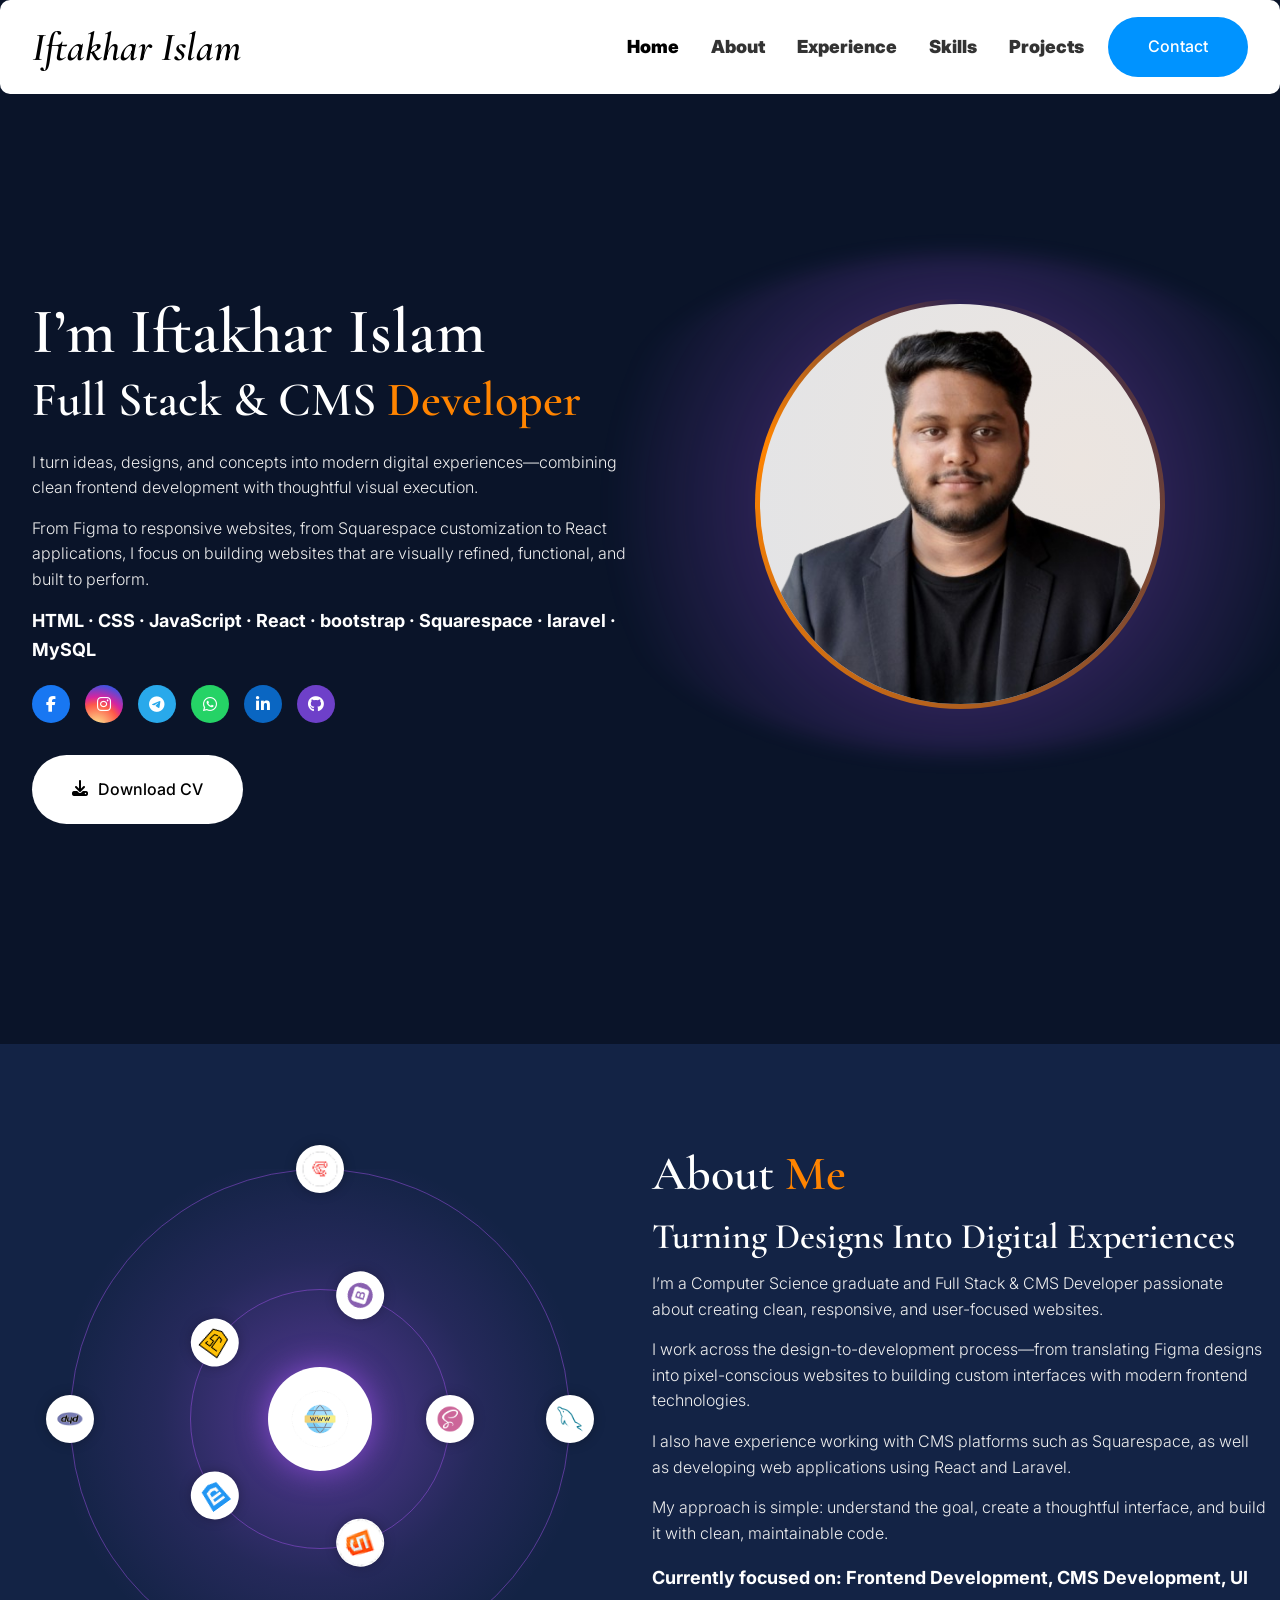
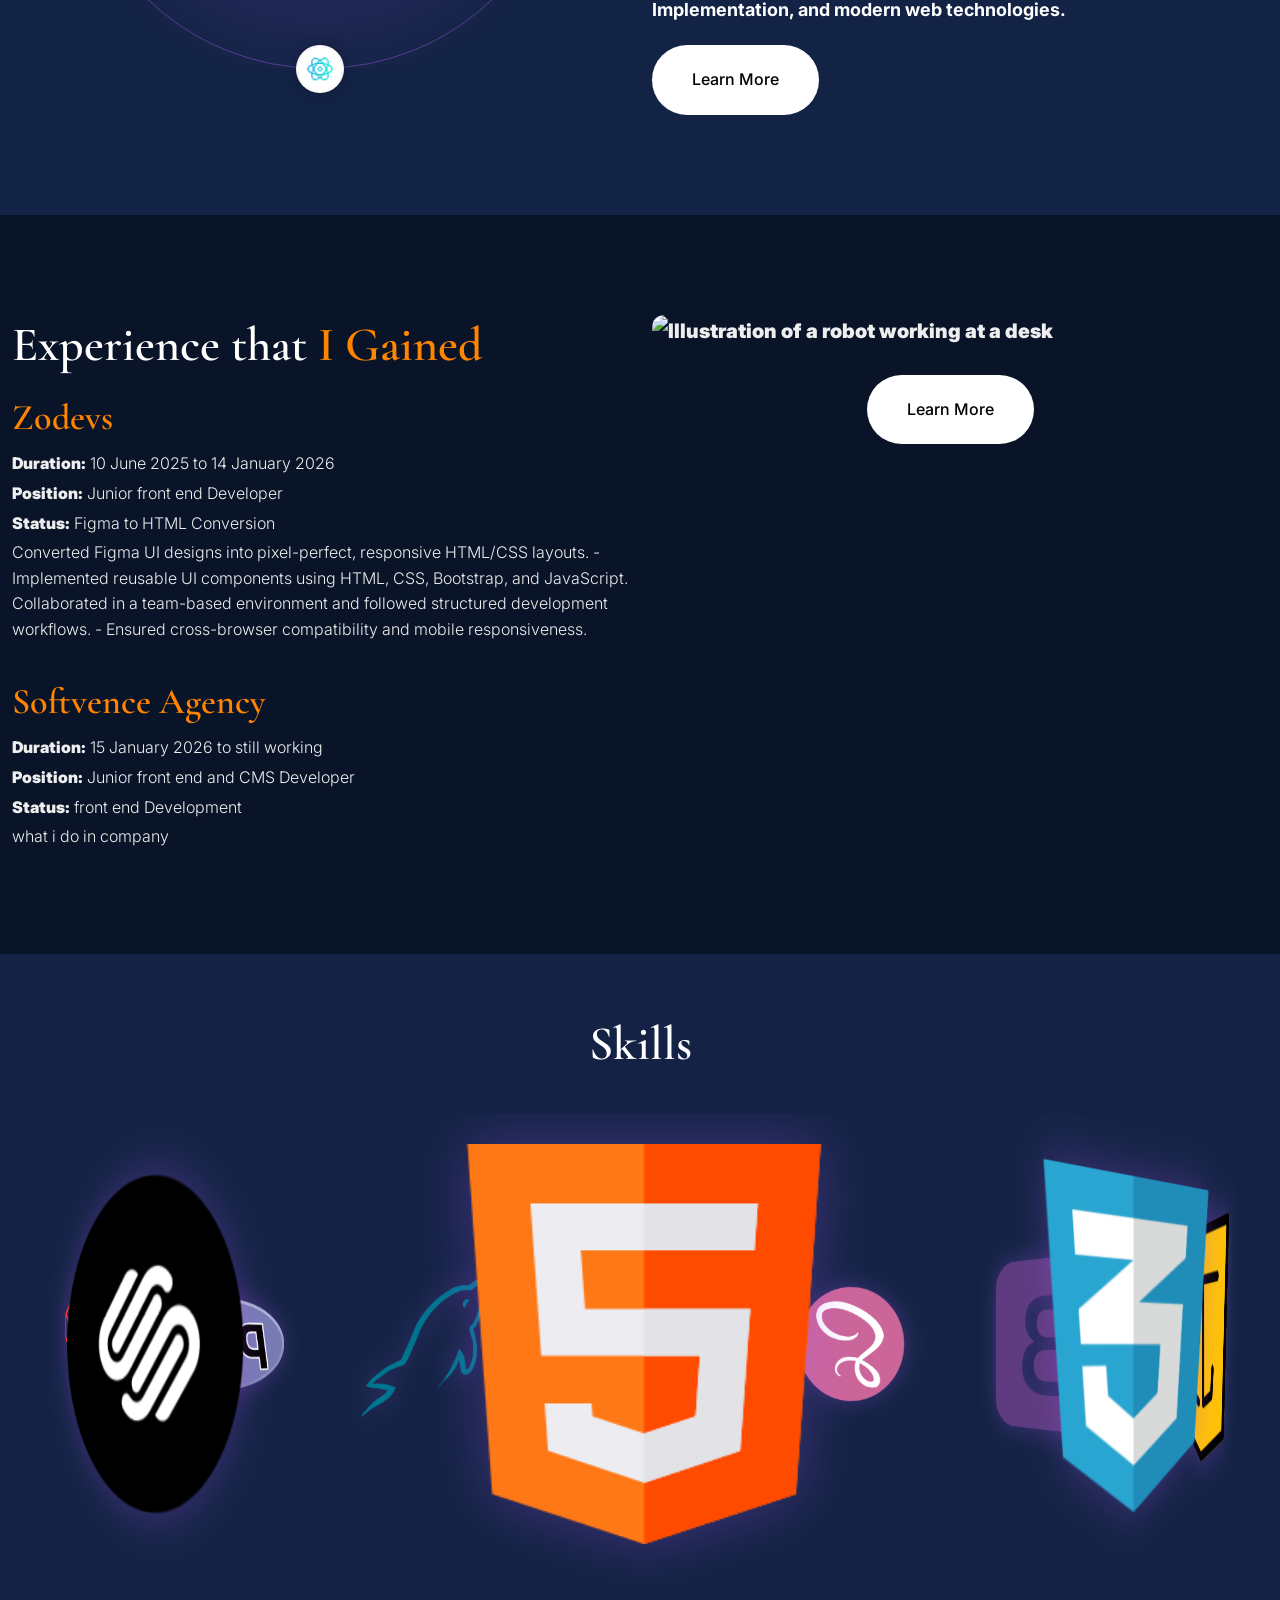
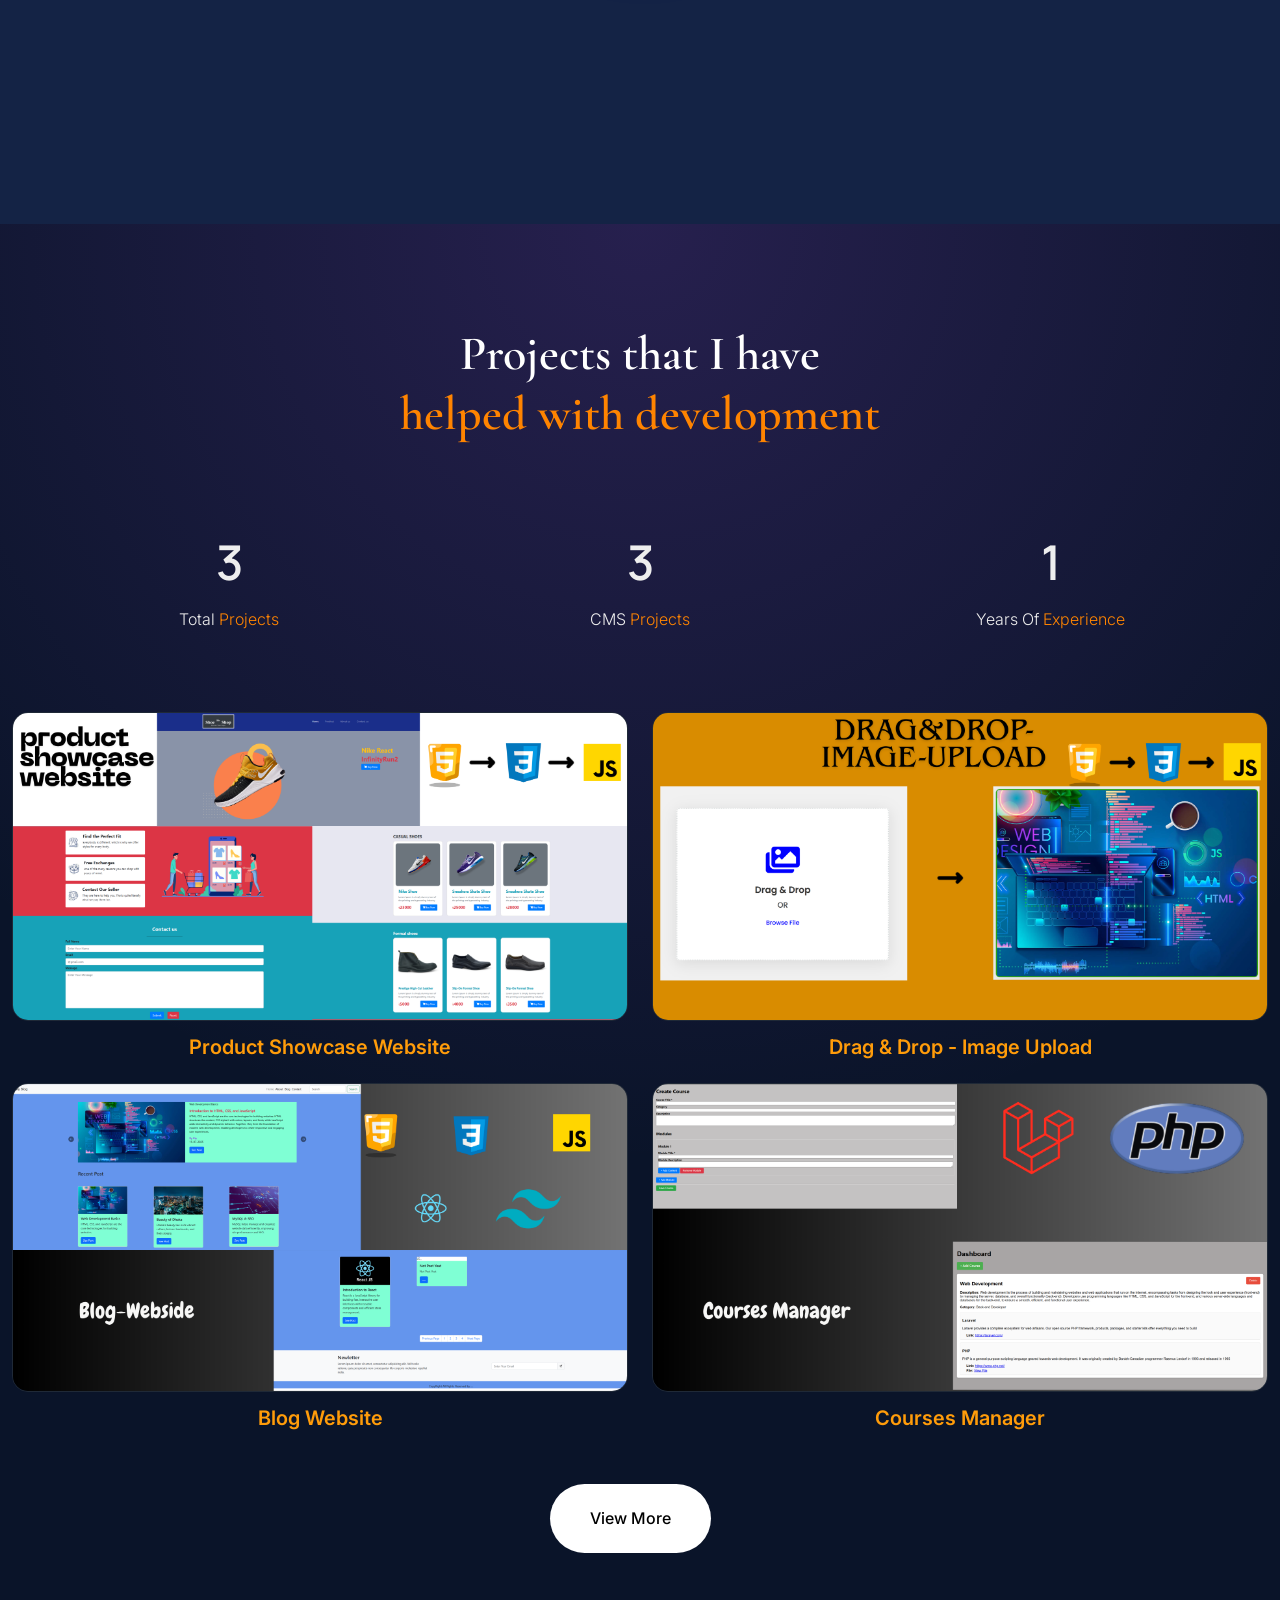
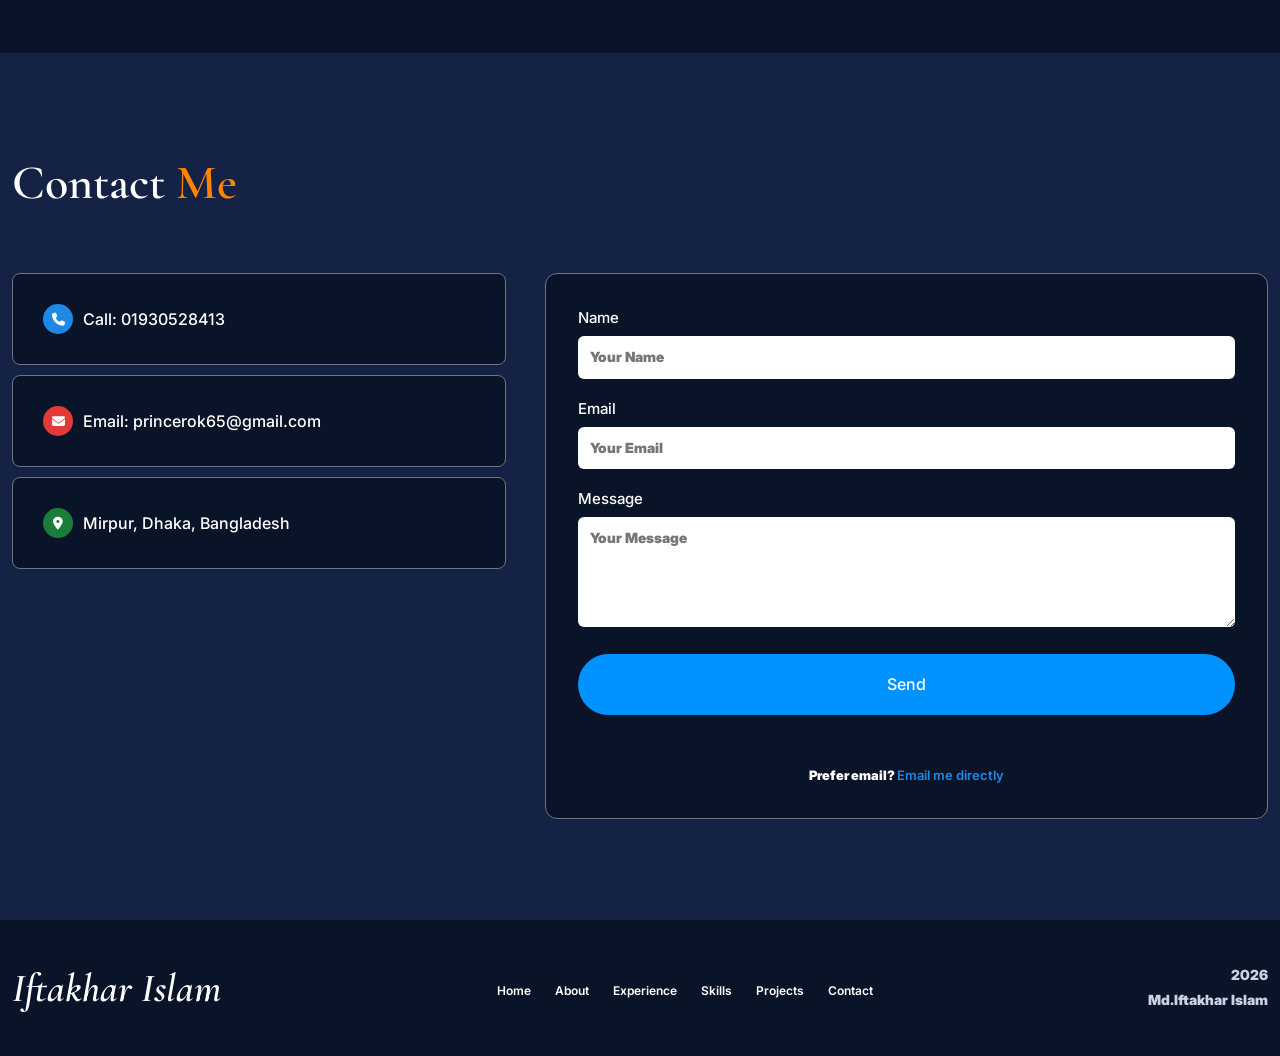
==== commit 5936fdf3: "button name" ====
--- a/index.html
+++ b/index.html
@@ -414,7 +414,7 @@
                 <div class="project-card">
                   <img src="assets/img/home-1/projects/project5.png" alt="Project 4 screenshot" />
                   <div class="project-overlay">
-                    <a href="#" class="learn-more-btn" target="_blank" rel="noopener">Live Preview</a>
+                    <a href="https://github.com/MrIftakhar/Course-Manager" class="learn-more-btn" target="_blank" rel="noopener">know More</a>
                   </div>
                 </div>
               </div>
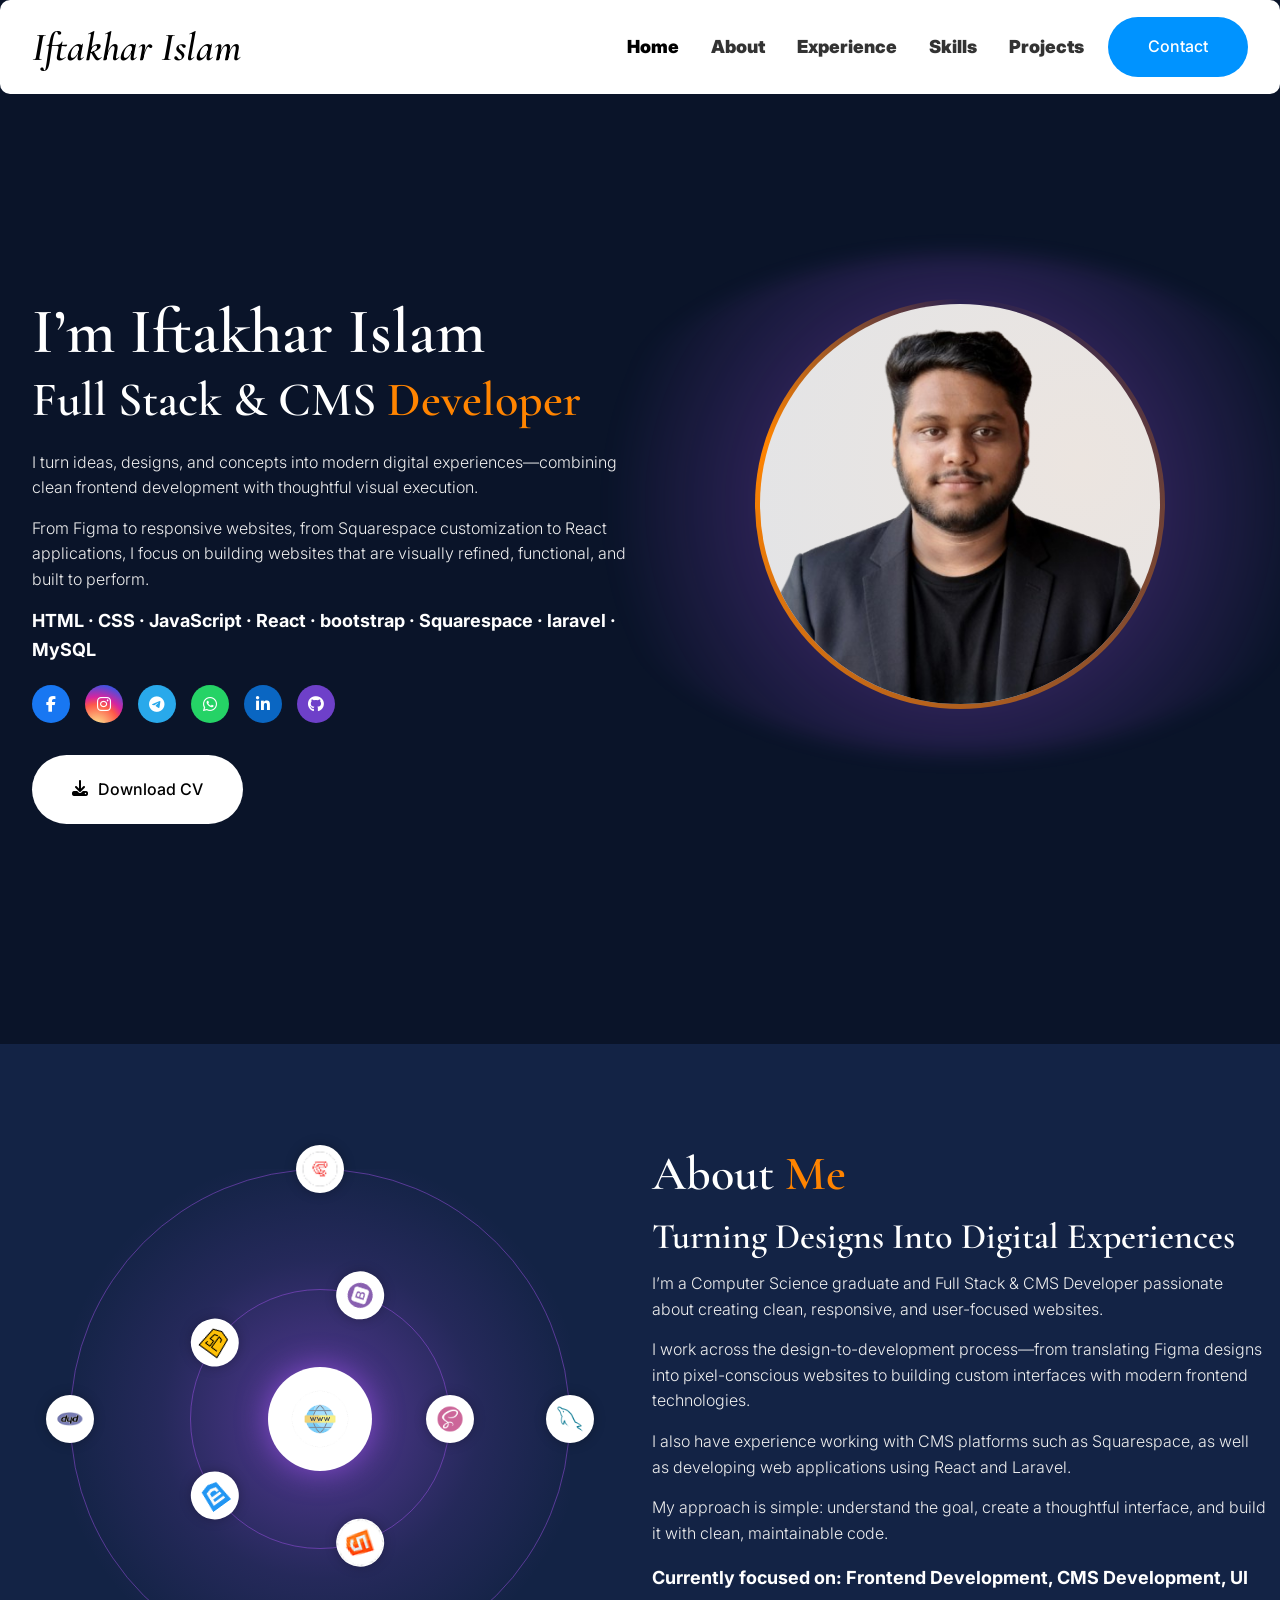
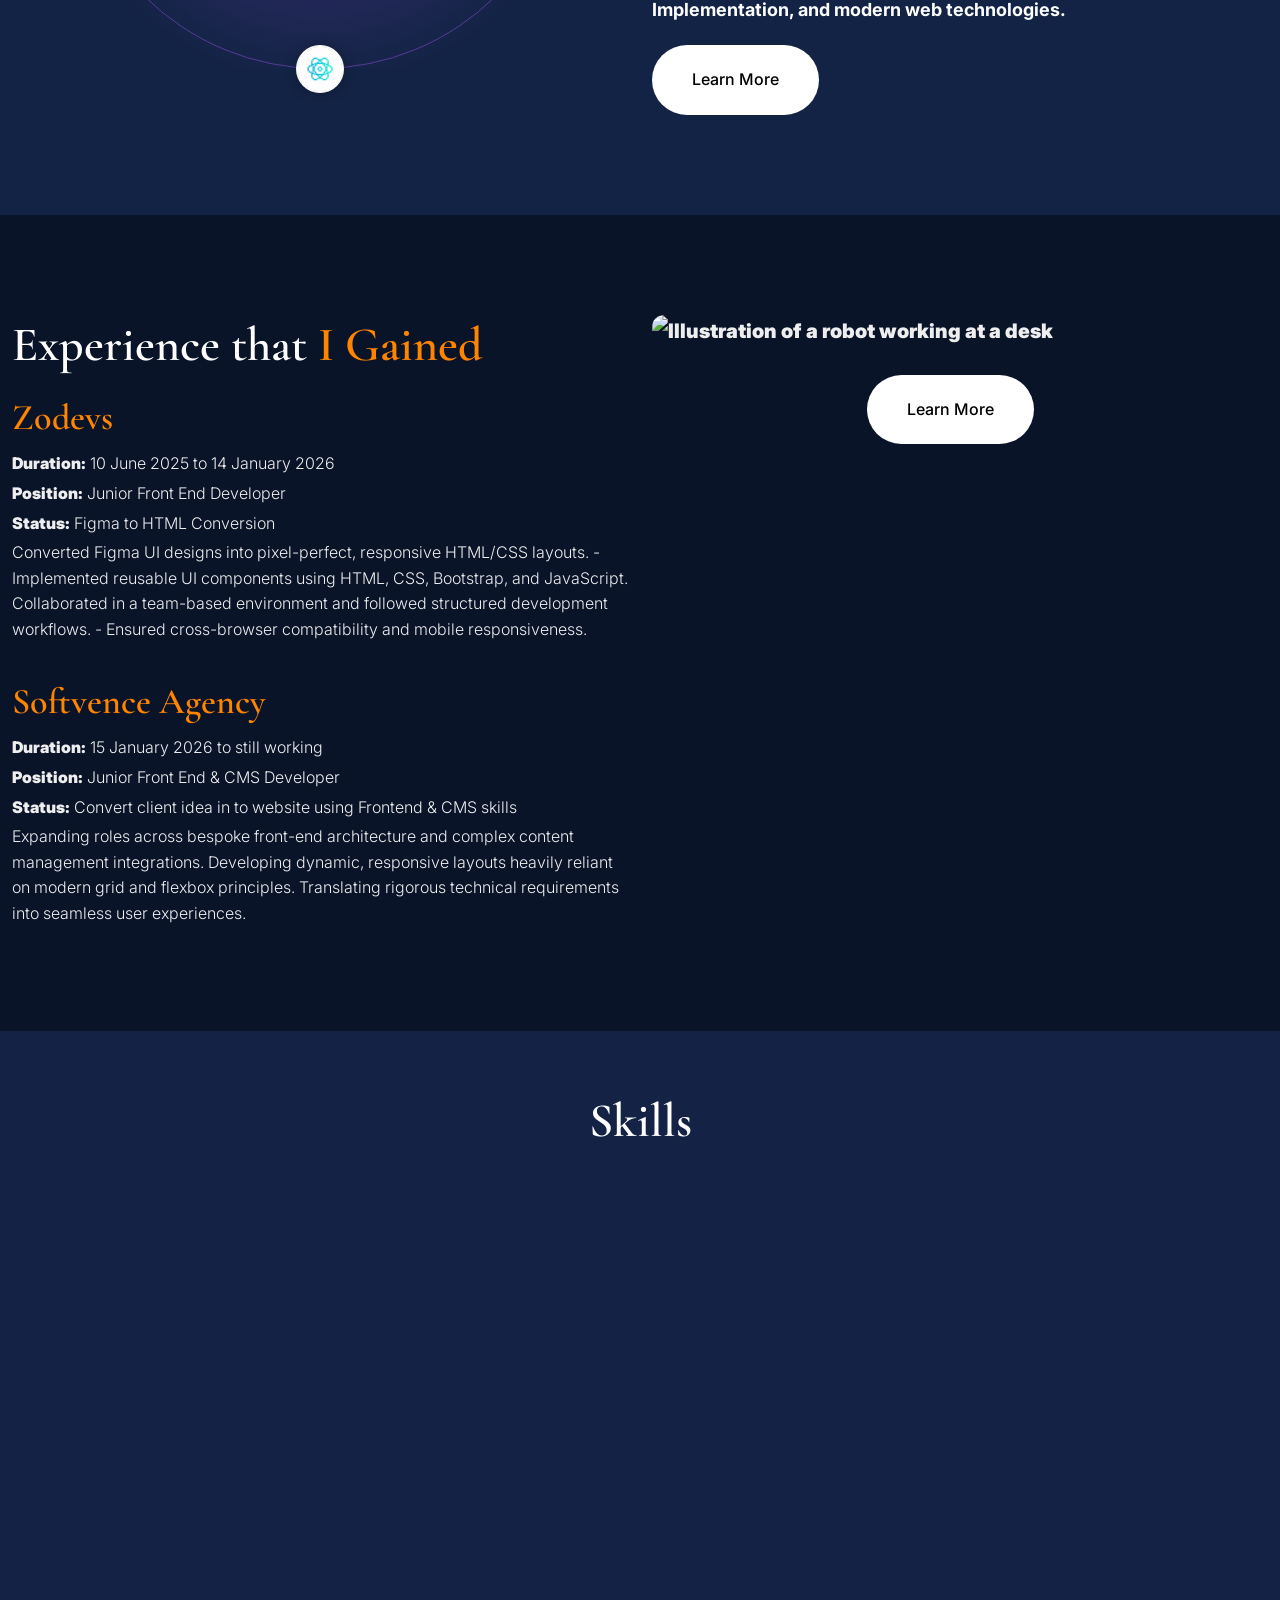
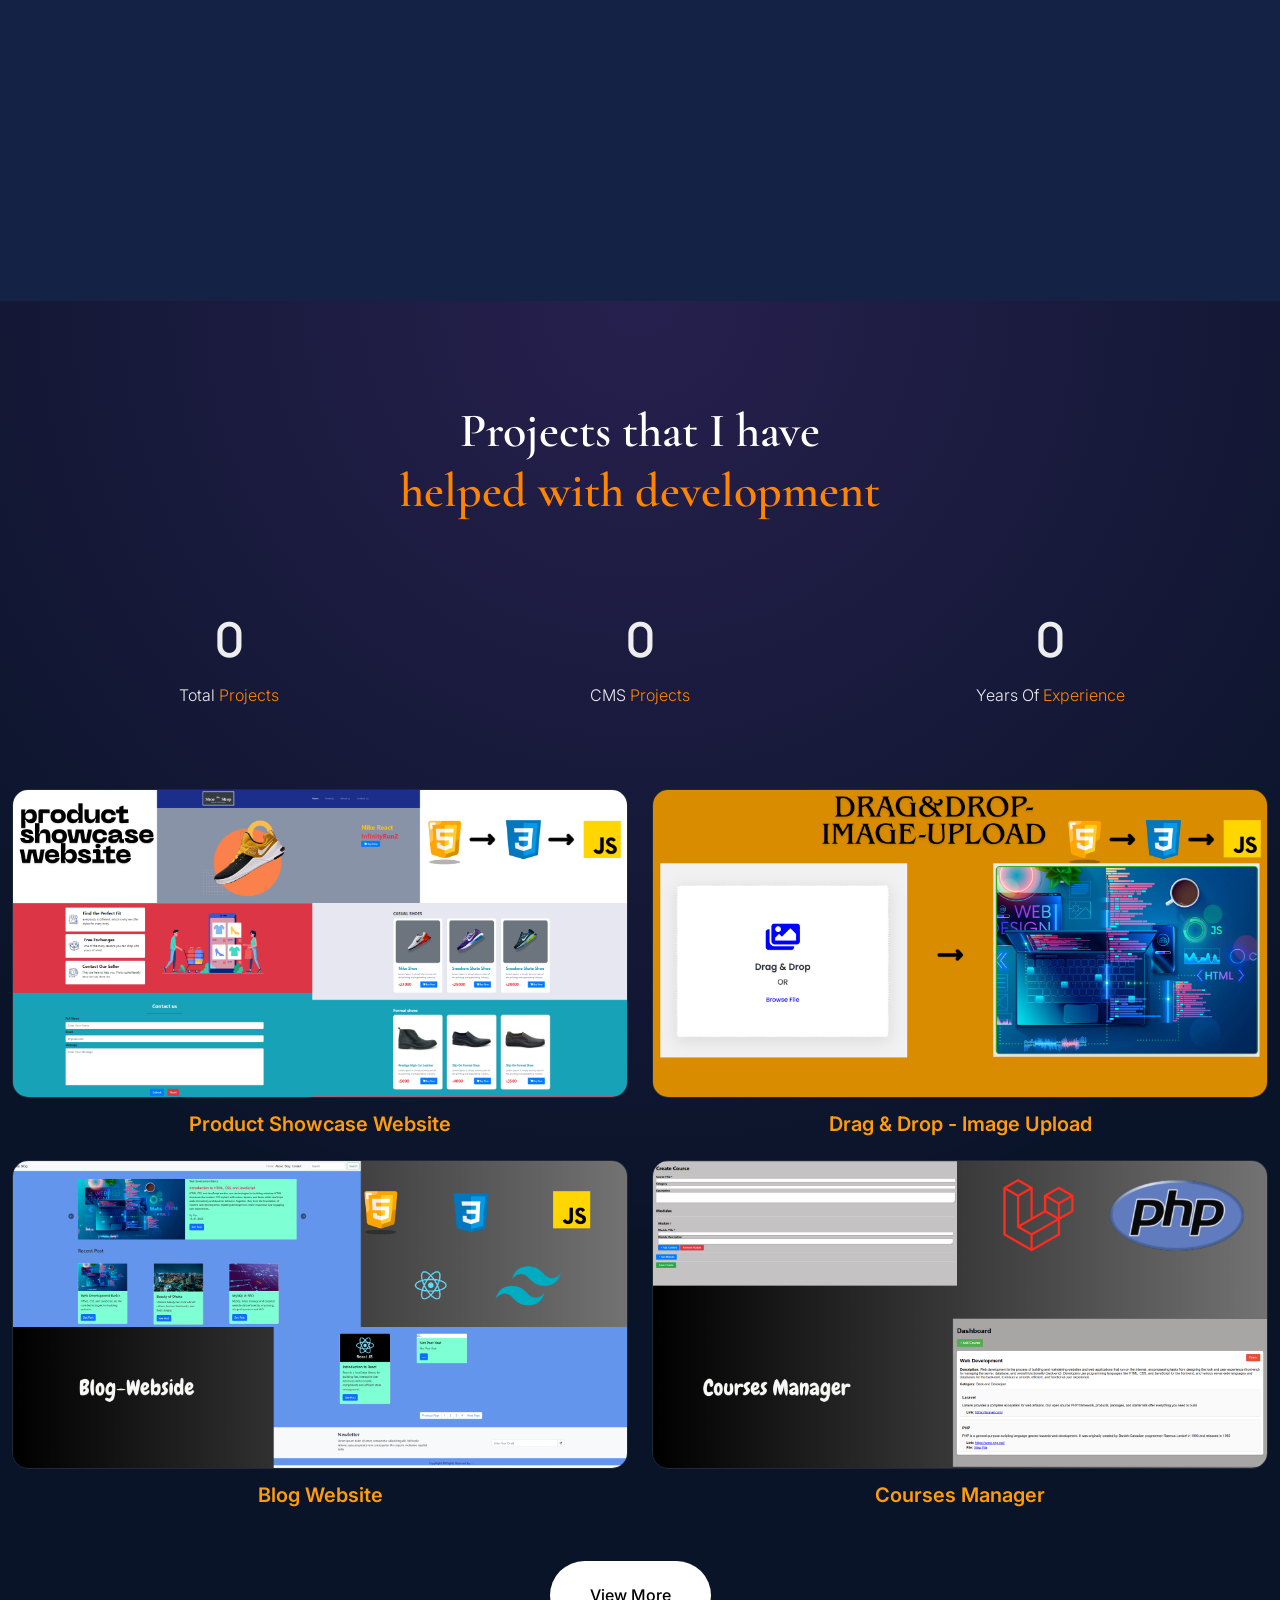
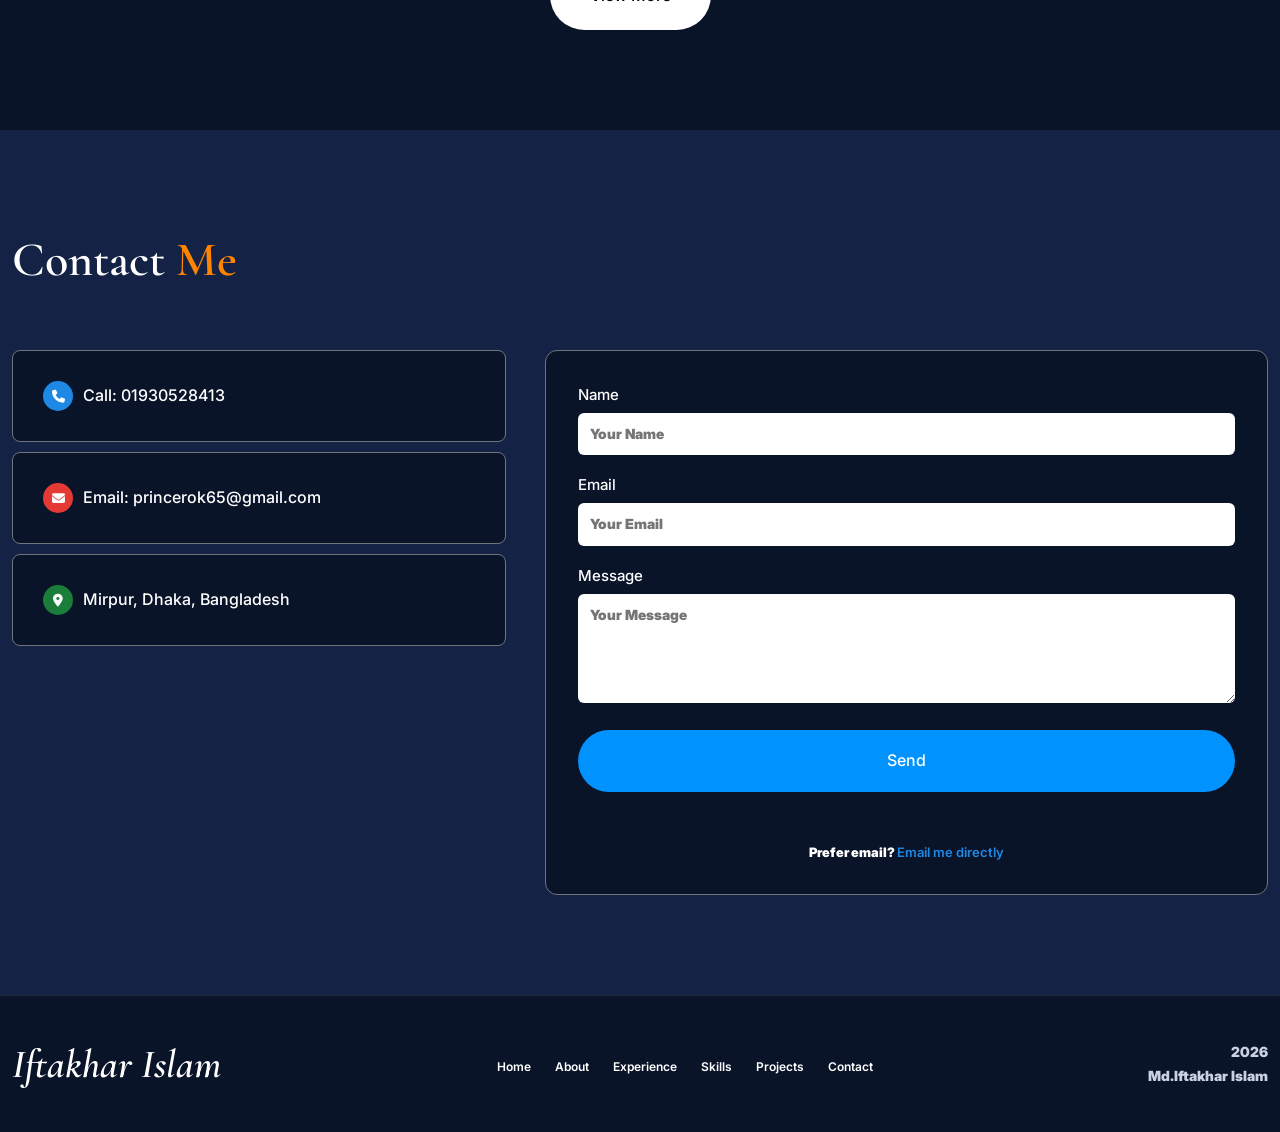
==== commit e2a148cd: "cv & information updated" ====
--- a/index.html
+++ b/index.html
@@ -122,7 +122,7 @@
                 </li>
               </ul>
 
-              <a href="https://drive.google.com/uc?export=download&id=1CptFY_hqhjjaWMTvJQwBOxTksTvJQOSW"
+              <a href="https://drive.google.com/uc?export=download&id=1sEjZN0SGePOg4nZXJ_XAydfGIkPMytHE"
                 class="white-btn" id="downloadCv" target="_blank"
                 rel="noopener"><!-- just past the link of your drive here in side href-->
                 <i class="fa-solid fa-download"></i> Download CV
@@ -265,7 +265,7 @@
               <div class="experience-entry">
                 <h3>Zodevs</h3>
                 <p><span>Duration:</span> 10 June 2025 to 14 January 2026</p>
-                <p><span>Position:</span> Junior front end Developer</p>
+                <p><span>Position:</span> Junior Front End Developer</p>
                 <p><span>Status:</span> Figma to HTML Conversion</p>
                 <p>
                   Converted Figma UI designs into pixel-perfect, responsive
@@ -279,9 +279,13 @@
               <div class="experience-entry">
                 <h3>Softvence Agency</h3>
                 <p><span>Duration:</span> 15 January 2026 to still working</p>
-                <p><span>Position:</span> Junior front end and CMS Developer</p>
-                <p><span>Status:</span> front end Development</p>
-                <p>what i do in company</p>
+                <p><span>Position:</span> Junior Front End & CMS Developer</p>
+                <p><span>Status:</span> Convert client idea in to website using Frontend & CMS skills</p>
+                <p>Expanding roles across bespoke front-end architecture and
+                  complex content management integrations. Developing dynamic, responsive layouts heavily reliant on
+                  modern
+                  grid and flexbox principles. Translating rigorous technical requirements into seamless user
+                  experiences.</p>
               </div>
             </div>
           </div>
@@ -378,7 +382,8 @@
                 <div class="project-card">
                   <img src="assets/img/home-1/projects/project1.png" alt="Project 1 screenshot" />
                   <div class="project-overlay">
-                    <a href="https://shoeshop-delta.vercel.app/" class="learn-more-btn" target="_blank" rel="noopener">Live Preview</a>
+                    <a href="https://shoeshop-delta.vercel.app/" class="learn-more-btn" target="_blank"
+                      rel="noopener">Live Preview</a>
                   </div>
                 </div>
               </div>
@@ -390,7 +395,8 @@
                 <div class="project-card">
                   <img src="assets/img/home-1/projects/project2.png" alt="Project 2 screenshot" />
                   <div class="project-overlay">
-                    <a href="https://drag-drop-image-upload.vercel.app/" class="learn-more-btn" target="_blank" rel="noopener">Live Preview</a>
+                    <a href="https://drag-drop-image-upload.vercel.app/" class="learn-more-btn" target="_blank"
+                      rel="noopener">Live Preview</a>
                   </div>
                 </div>
               </div>
@@ -402,7 +408,8 @@
                 <div class="project-card">
                   <img src="assets/img/home-1/projects/project4.png" alt="Project 3 screenshot" />
                   <div class="project-overlay">
-                    <a href="https://react-blog-website-one.vercel.app/" class="learn-more-btn" target="_blank" rel="noopener">Live Preview</a>
+                    <a href="https://react-blog-website-one.vercel.app/" class="learn-more-btn" target="_blank"
+                      rel="noopener">Live Preview</a>
                   </div>
                 </div>
               </div>
@@ -414,7 +421,8 @@
                 <div class="project-card">
                   <img src="assets/img/home-1/projects/project5.png" alt="Project 4 screenshot" />
                   <div class="project-overlay">
-                    <a href="https://github.com/MrIftakhar/Course-Manager" class="learn-more-btn" target="_blank" rel="noopener">know More</a>
+                    <a href="https://github.com/MrIftakhar/Course-Manager" class="learn-more-btn" target="_blank"
+                      rel="noopener">know More</a>
                   </div>
                 </div>
               </div>
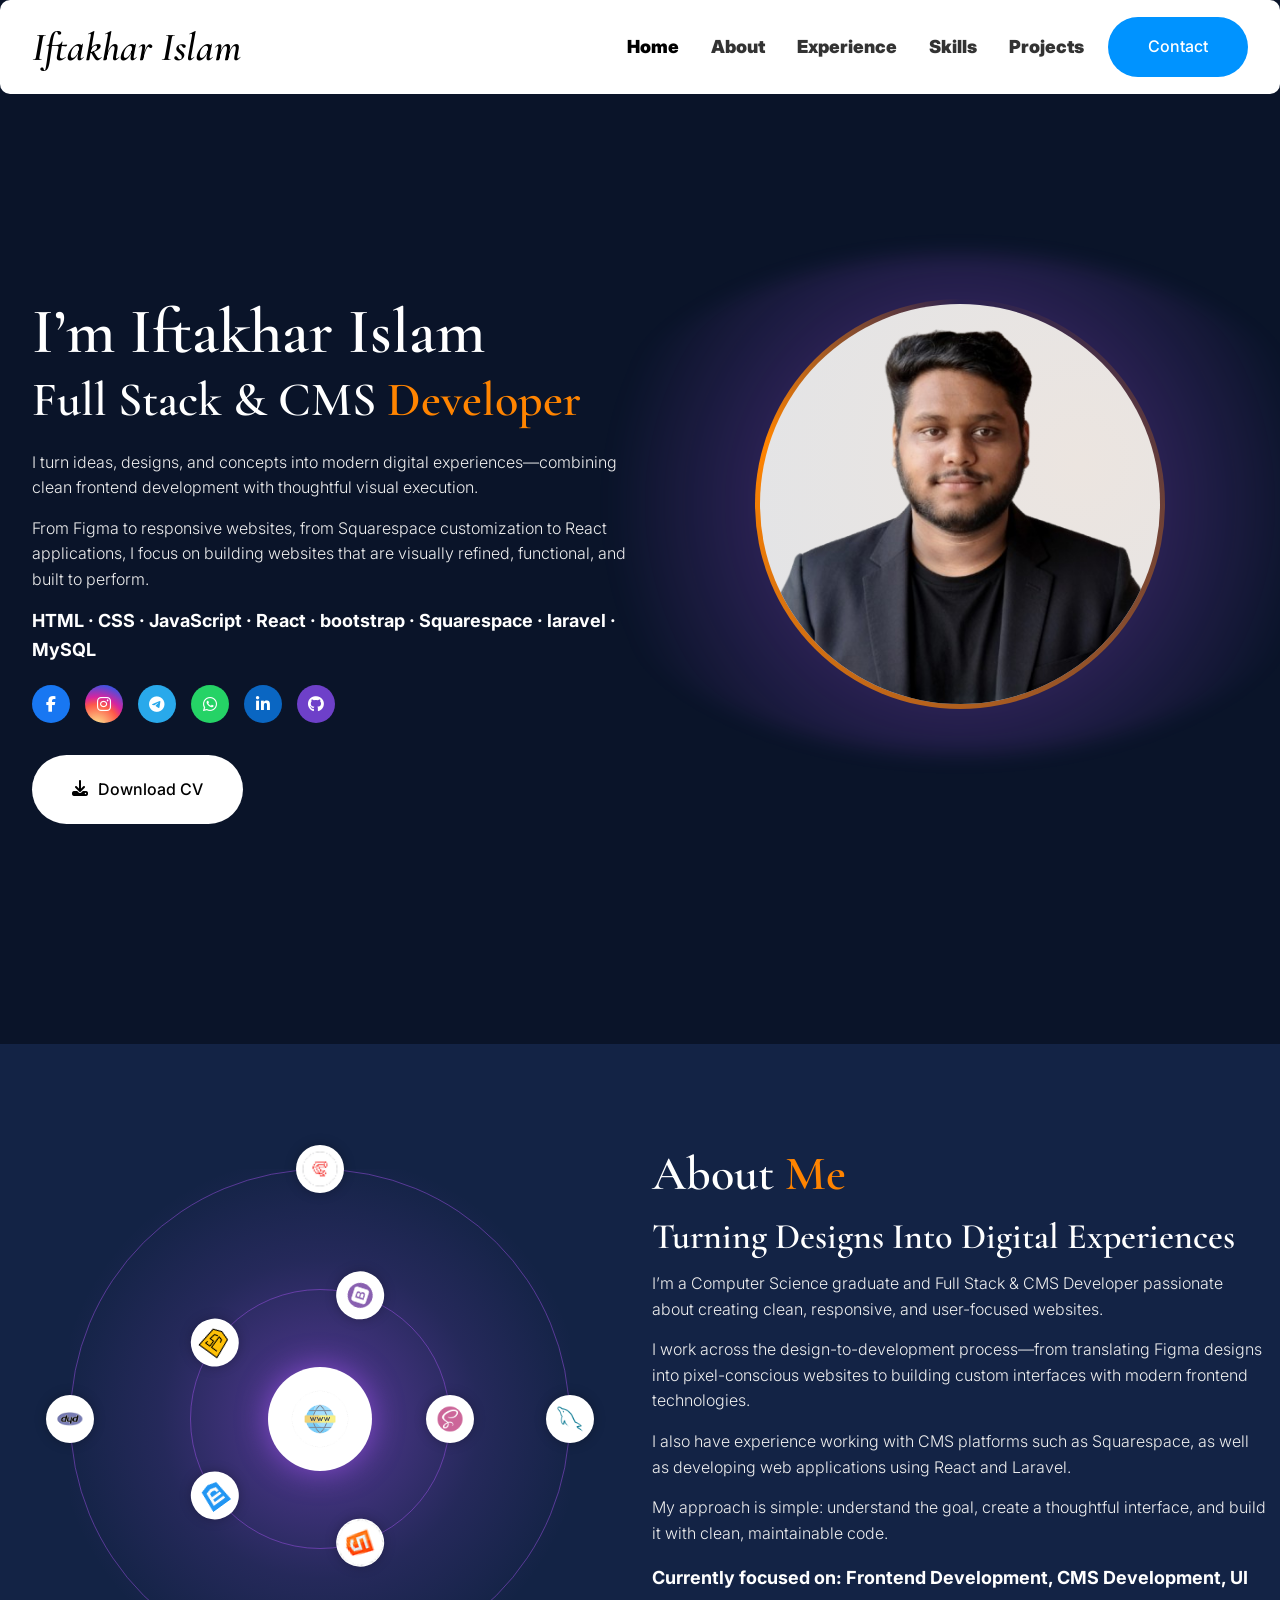
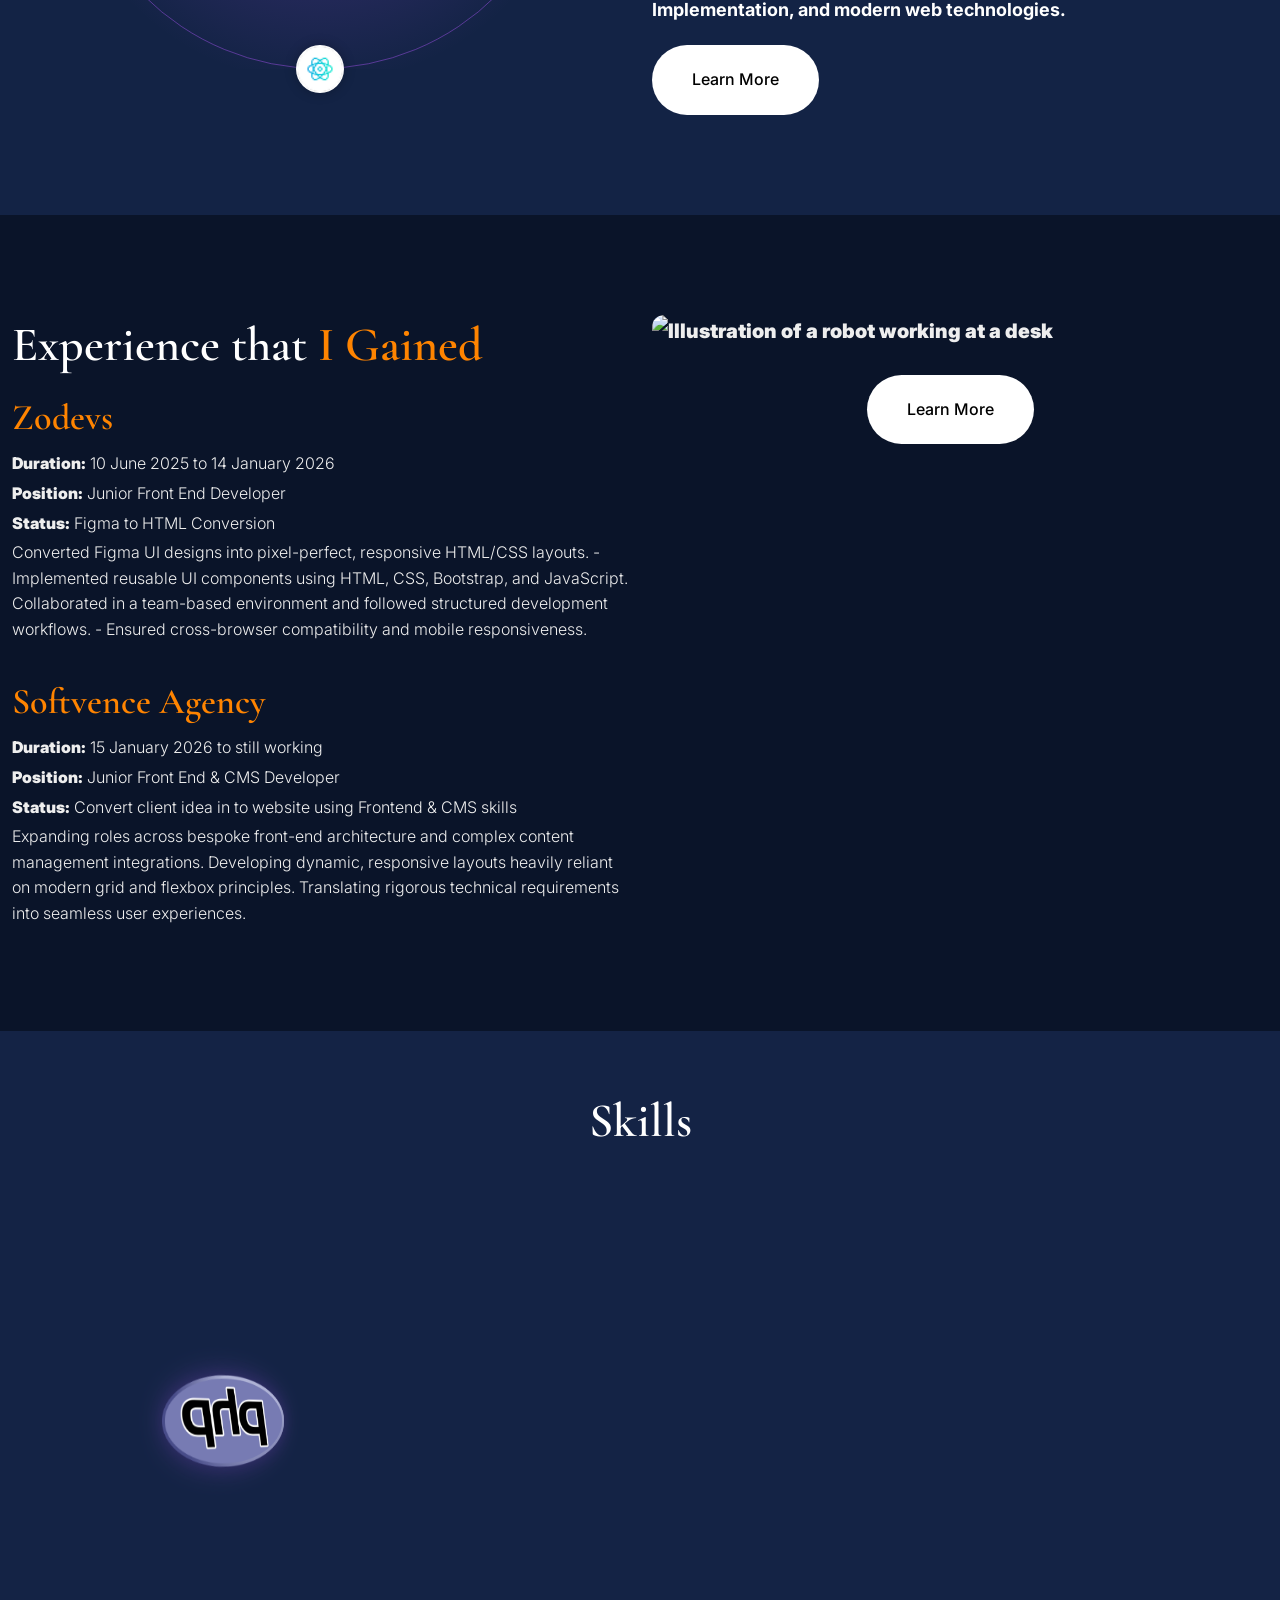
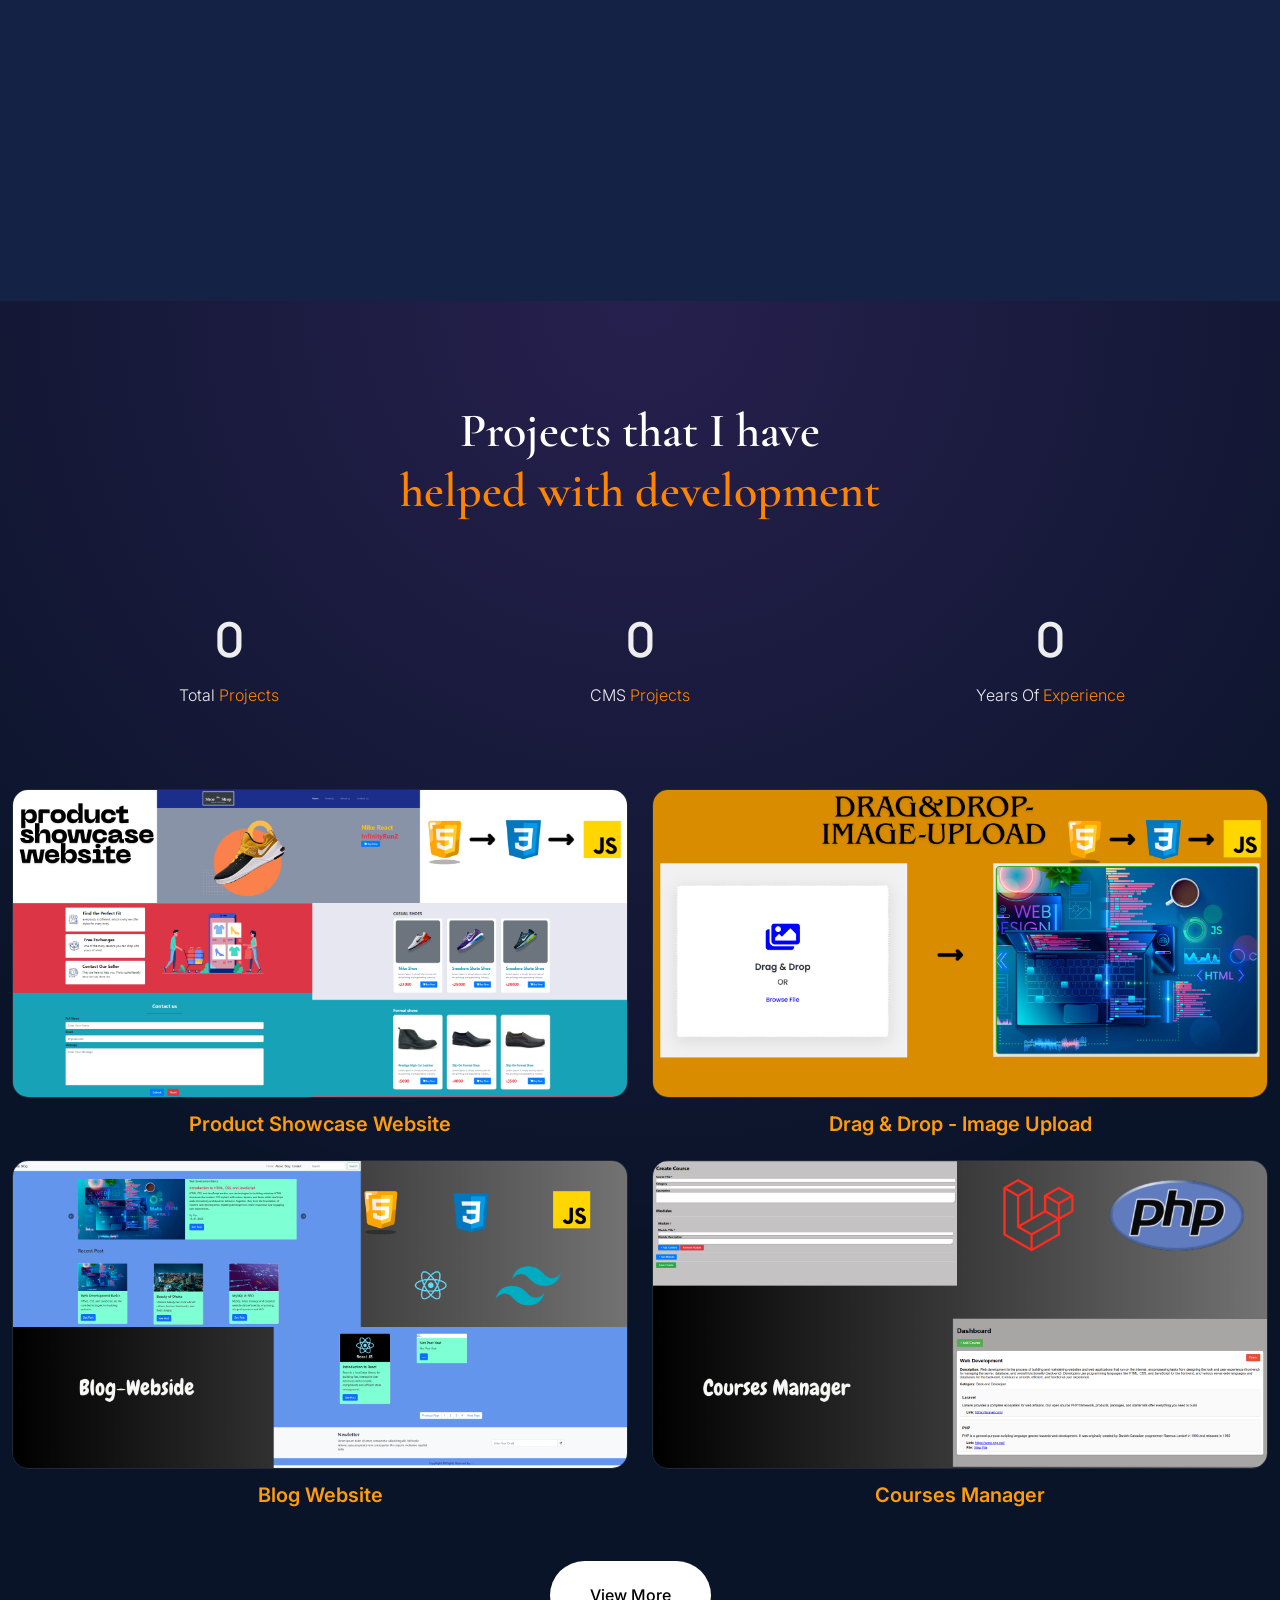
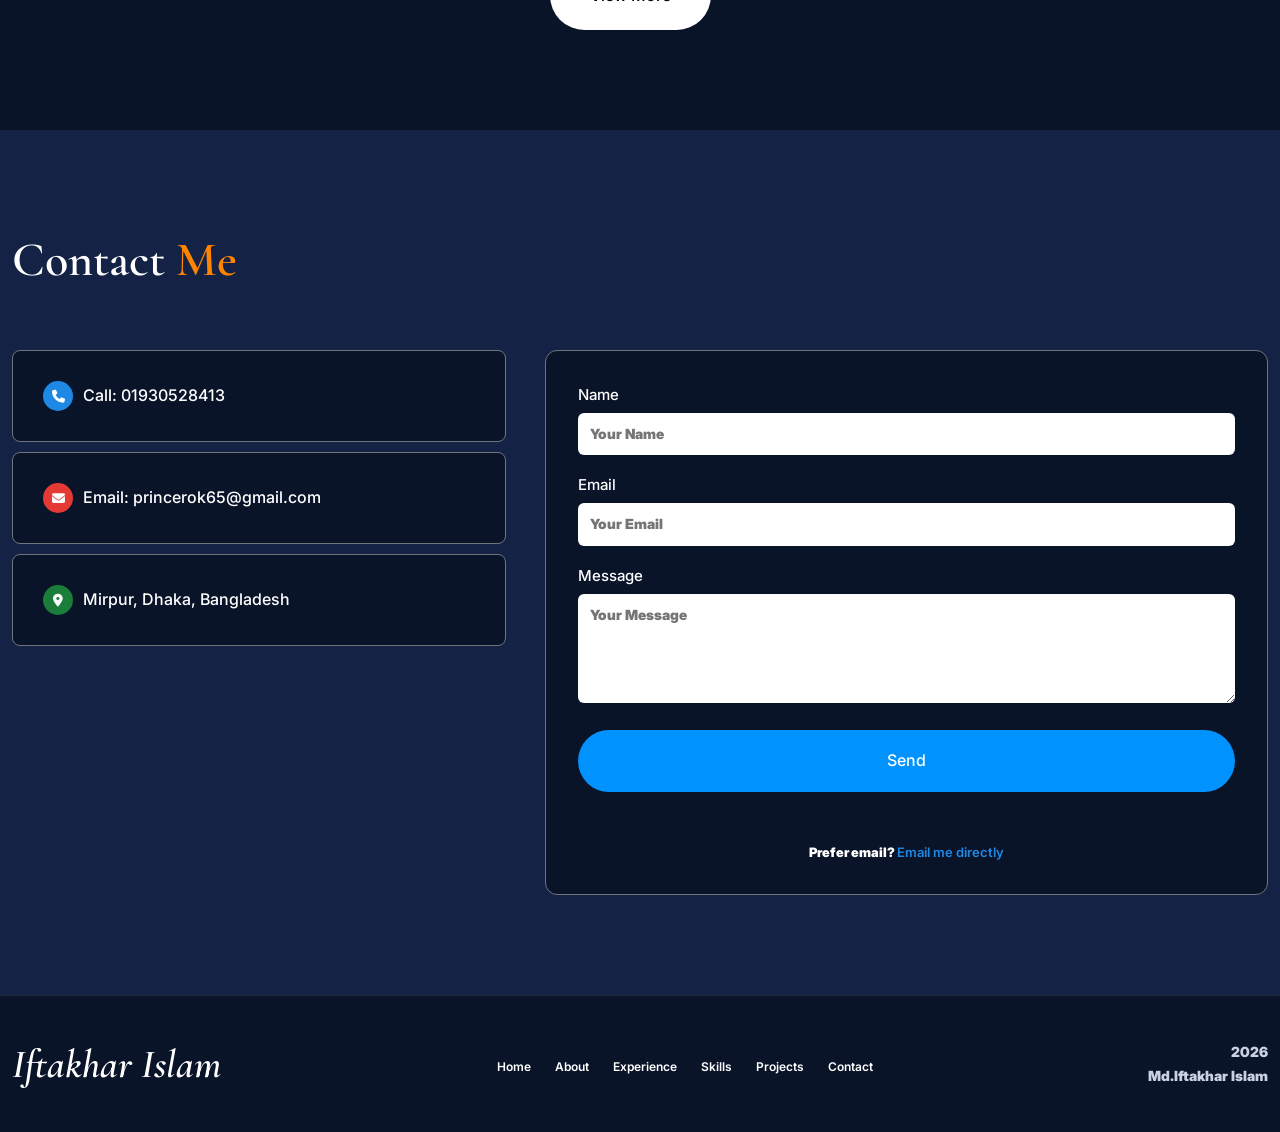
==== commit b942710a: "Contact form updated and working" ====
--- a/index.html
+++ b/index.html
@@ -468,7 +468,7 @@
           <div class="col-xl-7 col-lg-7 col-md-7 col-sm-12">
             <div class="contact-form-col">
               <div class="contact-card">
-                <form id="contactForm" action="https://formspree.io/f/your-form-id" method="POST" novalidate>
+                <form id="contactForm" action="#" method="POST" novalidate data-emailjs="true">
                   <label for="contactName">Name</label>
                   <input type="text" id="contactName" name="name" placeholder="Your Name" required />
 
@@ -489,7 +489,7 @@
 
                   <p class="contact-alt-text">
                     Prefer email?
-                    <a href="mailto:your@email.com?subject=Portfolio%20Contact">
+                    <a href="mailto:princerok65@gmail.com?subject=Portfolio%20Contact">
                       Email me directly</a>
                   </p>
                 </form>
@@ -543,6 +543,9 @@
   <script src="assets/js/swiper.min.js"></script>
   <script src="assets/js/main.js"></script>
   <script src="assets/js/script.js"></script>
+  <!-- EmailJS SDK (use jsDelivr mirror) + client-side handler -->
+  <script src="https://cdn.jsdelivr.net/npm/emailjs-com@3/dist/email.min.js"></script>
+  <script src="assets/js/emailjs-handler.js"></script>
 </body>
 
 </html>
